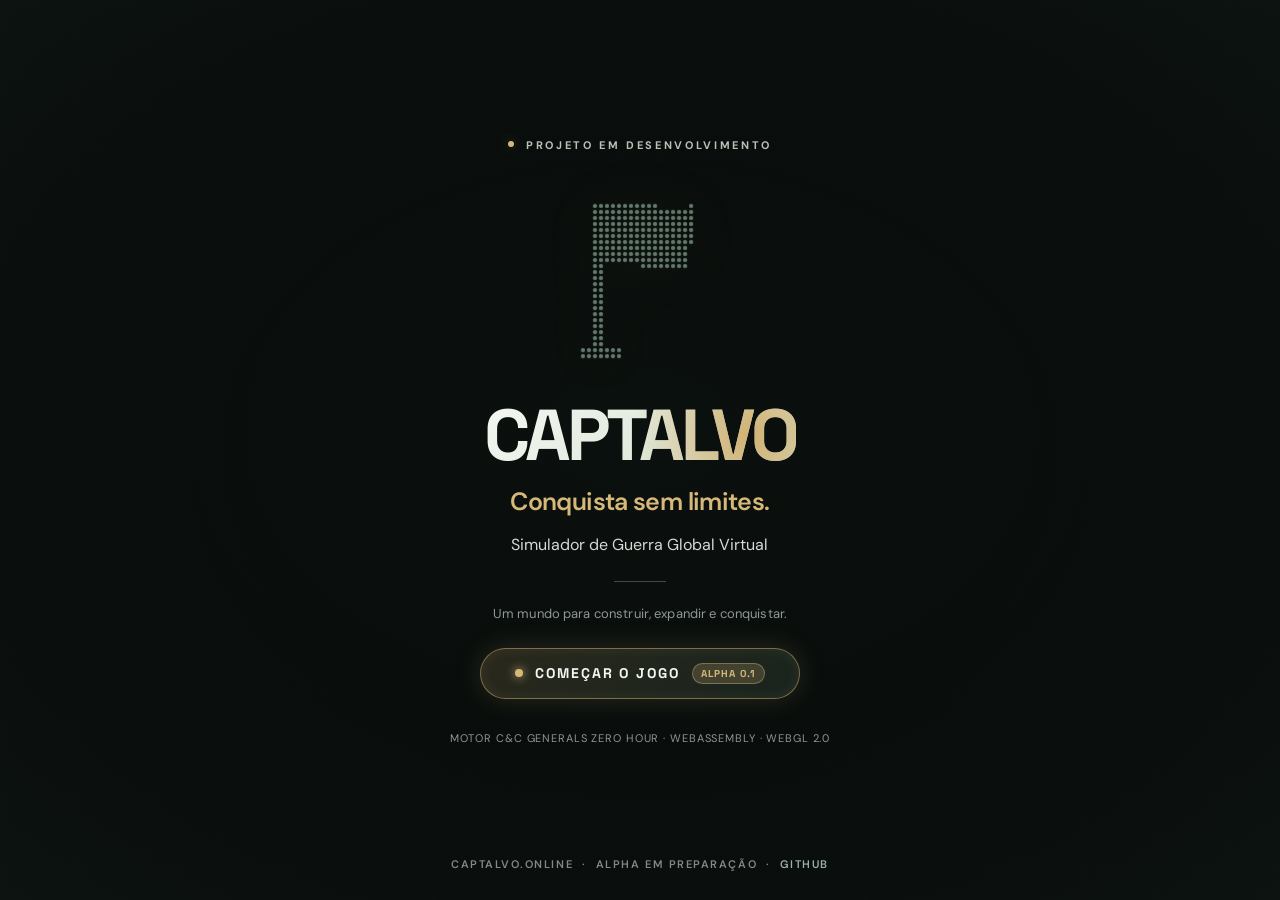
==== public/index.html @ 0f88d675 "fix(input,audio,lifecycle): prevent coordinate double-scaling, preload interface audio in RAM, and c" ====
﻿<!doctype html>
<html lang="pt-br">
<head>
    <meta charset="utf-8">
    <meta name="viewport" content="width=device-width, initial-scale=1, viewport-fit=cover">
    <meta name="robots" content="noindex, nofollow">
    <meta name="theme-color" content="#070a09">
    <meta name="color-scheme" content="dark">
    <meta name="description" content="Captalvo — Conquista sem limites. Simulador de Guerra Global Virtual. Baseado no motor Command & Conquer Generals Zero Hour via WebAssembly.">
    <title>Captalvo — Conquista sem limites</title>

    <!-- Google Fonts -->
    <link rel="preconnect" href="https://fonts.googleapis.com">
    <link rel="preconnect" href="https://fonts.gstatic.com" crossorigin>
    <link href="https://fonts.googleapis.com/css2?family=DM+Sans:wght@400;500;600;700&family=Space+Grotesk:wght@500;600;700&display=swap" rel="stylesheet">

    <!-- Anti-Cache Directives (Meta Tags) -->
    <meta http-equiv="Cache-Control" content="no-cache, no-store, must-revalidate">
    <meta http-equiv="Pragma" content="no-cache">
    <meta http-equiv="Expires" content="0">

    <!-- Early Anti-Cache & Timestamp Guardian Script -->
    <script>
    (function() {
        var BUILD_TIME = Date.now();
        window.__CAPTALVO_BUILD_TIME__ = BUILD_TIME;

        // 1. Bfcache Killer: Force reload if restored from browser memory cache
        window.addEventListener('pageshow', function(event) {
            if (event.persisted) {
                console.warn('[Captalvo] Detectada restauração de cache (bfcache). Forçando reload...');
                window.location.reload();
            }
        });

        // 2. Dynamic timestamp helper
        function appendTimestamp(url) {
            if (!url || typeof url !== 'string') return url;
            if (url.startsWith('data:') || url.startsWith('blob:')) return url;
            if (url.startsWith('http://') || url.startsWith('https://')) {
                if (!url.includes(window.location.host)) return url;
            }
            var sep = url.indexOf('?') === -1 ? '?' : '&';
            if (/[?&](t|_t|v)=\d+/.test(url)) {
                return url.replace(/([?&](?:t|_t|v)=)\d+/, '$1' + BUILD_TIME);
            }
            return url + sep + 't=' + BUILD_TIME;
        }

        // 3. Monkey-patch document.createElement to ensure dynamically added scripts/links have timestamps
        var originalCreateElement = document.createElement.bind(document);
        document.createElement = function(tagName, options) {
            var el = originalCreateElement(tagName, options);
            var tag = tagName ? tagName.toLowerCase() : '';
            if (tag === 'script') {
                var origSetAttrScript = el.setAttribute.bind(el);
                el.setAttribute = function(name, value) {
                    if (name && name.toLowerCase() === 'src' && value) {
                        value = appendTimestamp(value);
                    }
                    return origSetAttrScript(name, value);
                };
                Object.defineProperty(el, 'src', {
                    set: function(val) { el.setAttribute('src', val); },
                    get: function() { return el.getAttribute('src') || ''; },
                    configurable: true
                });
            } else if (tag === 'link') {
                var origSetAttrLink = el.setAttribute.bind(el);
                el.setAttribute = function(name, value) {
                    if (name && name.toLowerCase() === 'href' && value && (el.rel === 'stylesheet' || !el.rel)) {
                        value = appendTimestamp(value);
                    }
                    return origSetAttrLink(name, value);
                };
                Object.defineProperty(el, 'href', {
                    set: function(val) { el.setAttribute('href', val); },
                    get: function() { return el.getAttribute('href') || ''; },
                    configurable: true
                });
            }
            return el;
        };

        // 4. Global Hard-Purge Cache & Reload Function
        window.CaptalvoBustCacheAndReload = async function(silent) {
            if (!silent) {
                console.log('[Captalvo] Purgando caches, service workers, sessões e cookies...');
            }
            try {
                if ('caches' in window) {
                    var keys = await caches.keys();
                    await Promise.all(keys.map(function(k) { return caches.delete(k); }));
                }
            } catch (e) {}

            try {
                if ('serviceWorker' in navigator) {
                    var regs = await navigator.serviceWorker.getRegistrations();
                    await Promise.all(regs.map(function(r) { return r.unregister(); }));
                }
            } catch (e) {}

            try {
                sessionStorage.clear();
                var toRemove = [];
                for (var i = 0; i < localStorage.length; i++) {
                    var k = localStorage.key(i);
                    if (k && !k.startsWith('captalvo_persistent_')) {
                        toRemove.push(k);
                    }
                }
                toRemove.forEach(function(k) { localStorage.removeItem(k); });
            } catch (e) {}

            try {
                var cookies = document.cookie.split(';');
                for (var j = 0; j < cookies.length; j++) {
                    var c = cookies[j];
                    var eq = c.indexOf('=');
                    var name = eq > -1 ? c.substring(0, eq).trim() : c.trim();
                    if (name) {
                        document.cookie = name + '=;expires=Thu, 01 Jan 1970 00:00:00 GMT;path=/;domain=' + window.location.hostname;
                        document.cookie = name + '=;expires=Thu, 01 Jan 1970 00:00:00 GMT;path=/';
                    }
                }
            } catch (e) {}

            var cleanUrl = window.location.origin + window.location.pathname + '?_nocache=' + Date.now();
            window.location.replace(cleanUrl);
        };
    })();
    </script>

    <link rel="stylesheet" href="captalvo.css?t=1793769519">
</head>
<body>

    <!-- Fullscreen Cinematic Intro & Real Loading HUD Overlay -->
    <div id="intro-video-overlay" style="display:none;">
        <video id="intro-video" src="Command-Conquer-Generals-Zero-Hour-Intro-1080p.mp4" playsinline preload="auto"></video>
        
        <!-- HUD de Carregamento Sobreposto -->
        <div id="intro-loading-hud" class="intro-hud-overlay">
            <div class="intro-hud-header">
                <div class="intro-hud-brand">
                    <span class="intro-hud-tag">SISTEMA MILITAR GLOBAL &bull; C&amp;C GENERALS</span>
                    <h3 id="intro-loading-status" class="intro-hud-title">INICIALIZANDO ZERO HOUR</h3>
                </div>
                <div id="intro-loading-pct" class="intro-hud-pct">0%</div>
            </div>
            <div class="progress-track intro-progress-track">
                <div id="intro-loading-fill" class="progress-fill"></div>
            </div>
            <div class="intro-hud-footer">
                <span id="intro-loading-detail" class="intro-hud-detail">Preparando arquivos do jogo...</span>
                <span id="intro-video-time" class="intro-hud-timer">00:00 / 01:11</span>
            </div>
        </div>

        <!-- Botão Pular Introdução (Aparece somente quando o jogo estiver 100% carregado) -->
        <button id="btn-skip-intro" class="btn-skip-intro" type="button" style="display:none;">
            Pular Introdução ▶
        </button>
    </div>

    <!-- WebGL Game Canvas Container -->
    <div id="game-container" style="display:none;">
        <canvas id="canvas" tabindex="-1" width="800" height="600" oncontextmenu="event.preventDefault()"></canvas>
    </div>

    <!-- In-Game Floating Escape Bar -->
    <div id="game-escape-bar" style="display:none;">
        <button id="btn-exit-game" type="button">◀ Menu Captalvo</button>
        <button id="btn-game-afterburner" type="button">🔥 Afterburner</button>
        <button id="btn-game-console" type="button">💻 Console</button>
        <span id="game-fps-counter" class="game-hud-fps">-- FPS</span>
    </div>

    <!-- Home View: Tactical Matrix & Brand Stack -->
    <main id="home-main">
        <canvas id="map" aria-hidden="true"></canvas>

        <div class="stack">
            <p class="eyebrow">Projeto em desenvolvimento</p>
            <canvas id="logo" role="img" aria-label="Símbolo de bandeira do Captalvo"></canvas>

            <div class="titles">
                <h1 class="status" id="status">CAPTALVO</h1>
                <p class="tagline">Conquista sem limites.</p>
                <p class="description">Simulador de Guerra Global Virtual</p>
            </div>

            <span class="rule" aria-hidden="true"></span>

            <p class="note">Um mundo para construir, expandir e conquistar.</p>

            <!-- Action Area: Botão que abre o modal para começar o jogo e revela menus -->
            <div class="launcher-cta-wrap">
                <button id="btn-open-launcher" class="btn-launcher-cta" type="button">
                    <span class="btn-pulse-dot"></span>
                    <span class="btn-cta-label">COMEÇAR O JOGO</span>
                    <span class="btn-cta-badge">ALPHA 0.1</span>
                </button>

                <!-- Quick Dock com atalhos diretos -->
                <div id="home-quick-dock" class="quick-dock hidden">
                    <button id="btn-dock-play" class="dock-pill btn-primary" type="button">
                        ▶ JOGAR C&amp;C GENERALS ZERO HOUR
                    </button>
                    <button id="btn-dock-files" class="dock-pill" type="button">
                        📁 ARQUIVOS DO JOGO
                    </button>
                    <button id="btn-dock-import" class="dock-pill" type="button">
                        📁 IMPORTAR .BIG
                    </button>
                    <button id="btn-dock-afterburner" class="dock-pill" type="button">
                        🔥 AFTERBURNER
                    </button>
                    <button id="btn-dock-diag" class="dock-pill" type="button">
                        🔬 DIAGNÓSTICO
                    </button>
                    <button id="btn-dock-console" class="dock-pill" type="button">
                        💻 CONSOLE
                    </button>
                    <button id="btn-dock-settings" class="dock-pill" type="button">
                        ⚙️ CONFIGURAÇÕES
                    </button>
                </div>

                <div class="engine-meta-note">
                    Motor C&amp;C Generals Zero Hour &middot; WebAssembly &middot; WebGL 2.0
                </div>
            </div>
        </div>

        <footer>
            <p>
                CAPTALVO.ONLINE &nbsp;&middot;&nbsp; ALPHA EM PREPARAÇÃO &nbsp;&middot;&nbsp; 
                <a href="https://github.com/captalvo-tech/captalvo" target="_blank" rel="noopener noreferrer">GITHUB</a>
            </p>
        </footer>
    </main>

    <!-- Hidden File Input for fallback selection -->
    <input type="file" id="file-input-fallback" multiple accept=".big" style="display: none;">

    <!-- Modal: Launcher / Central de Operações -->
    <div id="modal-launcher" class="modal-overlay">
        <div class="modal-card">
            <div class="modal-header">
                <h3 class="modal-title">Central de Operações &middot; Alpha</h3>
                <button class="modal-close" type="button">&times;</button>
            </div>
            <div class="modal-body">
                <!-- Status Card -->
                <div class="status-card">
                    <div class="status-row">
                        <span class="status-label">Armazenamento Navegador:</span>
                        <span id="storage-badge" class="status-badge badge-info">Detectando...</span>
                    </div>
                    <div class="status-row">
                        <span class="status-label">Arquivos do Jogo (.BIG):</span>
                        <span id="assets-badge" class="status-badge badge-missing">Verificando...</span>
                    </div>
                    <div class="status-row">
                        <span class="status-label">Servidor Backend:</span>
                        <span id="backend-badge" class="status-badge badge-info">Conectando...</span>
                    </div>
                    <div class="status-row">
                        <span class="status-label">Modo de Armazenamento:</span>
                        <select id="select-storage-mode" class="select-tactical">
                            <option value="automatic">AUTOMÁTICO (Adaptativo)</option>
                            <option value="turbo">TURBO (Pré-carregamento RAM)</option>
                            <option value="balanced">EQUILIBRADO (OPFS + RAM)</option>
                            <option value="economic">ECONÔMICO (Menor uso RAM)</option>
                        </select>
                    </div>
                </div>

                <!-- Action Buttons -->
                <div class="action-buttons">
                    <button id="btn-play" class="btn-primary" type="button" disabled>
                        JOGAR C&amp;C GENERALS ZERO HOUR
                    </button>
                    <button id="btn-open-game-files" class="btn-secondary" style="border-color:var(--accent-gold); color:var(--accent-gold);" type="button">
                        📁 Gerenciador de Arquivos do Jogo (.BIG)
                    </button>
                    <button id="btn-import-assets" class="btn-secondary" type="button">
                        📥 Importação Rápida de Pasta
                    </button>

                    <div class="button-grid">
                        <button id="btn-diag" class="btn-secondary" type="button">
                            🔬 Diagnósticos
                        </button>
                        <button id="btn-afterburner" class="btn-secondary" type="button">
                            🔥 Afterburner HUD
                        </button>
                        <button id="btn-toggle-console" class="btn-secondary" type="button">
                            💻 Console
                        </button>
                        <button id="btn-settings" class="btn-secondary" type="button">
                            ⚙️ Configurações
                        </button>
                        <button id="btn-info" class="btn-secondary" type="button">
                            ℹ️ Sobre a Alpha
                        </button>
                    </div>
                </div>

                <!-- Loading Progress -->
                <div id="progress-container">
                    <div class="progress-header">
                        <span id="main-progress-status">INICIALIZANDO MOTOR</span>
                    </div>
                    <div class="progress-track">
                        <div id="main-progress-fill" class="progress-fill"></div>
                    </div>
                    <div id="main-progress-detail" class="progress-detail">Carregando módulos...</div>
                </div>
            </div>
        </div>
    </div>

    <!-- Modal: Import Assets -->
    <div id="modal-import" class="modal-overlay">
        <div class="modal-card">
            <div class="modal-header">
                <h3 class="modal-title">Importar Arquivos do Jogo</h3>
                <button class="modal-close" type="button">&times;</button>
            </div>
            <div class="modal-body">
                <p>
                    Por motivos de conformidade de direitos autorais, os dados comerciais de 
                    <strong>Command &amp; Conquer: Generals Zero Hour</strong> não são distribuídos em nosso servidor público.
                </p>
                <p>
                    Selecione a pasta onde seu jogo legítimo está instalado (EA App ou Steam) para carregar os arquivos 
                    diretamente no armazenamento privativo do seu navegador (OPFS). 
                    <strong>Nenhum arquivo comercial é enviado para a internet.</strong>
                </p>

                <div id="import-drop-zone" class="drop-zone">
                    <div class="drop-icon">📂</div>
                    <strong style="display:block; margin-bottom:6px; color:var(--accent-gold);">
                        Clique abaixo para selecionar sua pasta do jogo
                    </strong>
                    <span style="font-size:11px; color:var(--muted);">
                        Ex: <code>D:\Command and Conquer Generals Zero Hour</code> ou arraste arquivos <code>.big</code> aqui
                    </span>
                </div>

                <div class="button-grid" style="margin-bottom: 14px;">
                    <button id="btn-pick-folder" class="btn-primary" style="font-size: 13px; padding: 12px;" type="button">
                        Selecionar Pasta Completa
                    </button>
                    <button id="btn-pick-files" class="btn-secondary" style="font-size: 13px; padding: 12px;" type="button">
                        Selecionar Arquivos .BIG
                    </button>
                </div>

                <div id="import-progress-wrap" style="display:none; margin-bottom:14px;">
                    <div class="progress-track">
                        <div id="import-progress-bar" class="progress-fill"></div>
                    </div>
                    <div id="import-progress-detail" class="progress-detail">Inspecionando arquivos...</div>
                </div>

                <!-- Checklist Banner da Pasta Selecionada -->
                <div id="folder-checklist-banner" style="display:none; margin-bottom: 14px; padding: 12px 14px; background: rgba(229, 169, 59, 0.12); border: 1px solid rgba(229, 169, 59, 0.4); border-radius: 4px;">
                    <div style="display:flex; justify-content:space-between; align-items:center;">
                        <span id="folder-checklist-title" style="font-weight:700; color:var(--accent-gold); font-size:13px;">Checklist da Pasta: 0 arquivos</span>
                        <span id="folder-checklist-status" class="status-badge badge-ready">Validado</span>
                    </div>
                    <div id="folder-checklist-subtitle" style="font-size:11px; color:var(--muted); margin-top:4px;">
                        Arquivos identificados na pasta e prontos para inicialização.
                    </div>
                </div>

                <button id="btn-modal-play" class="btn-primary" style="display:none; width:100%; font-size:14px; padding:14px; margin-bottom:14px;" type="button">
                    ▶ JOGAR C&amp;C GENERALS ZERO HOUR
                </button>

                <h4>Checklist dos Arquivos</h4>
                <div id="modal-asset-list" class="asset-list">
                    <!-- Populated dynamically -->
                </div>
            </div>
        </div>
    </div>

    
    <!-- Modal: Independent Game Files Manager (Section 4.3) -->
    <div id="modal-game-files" class="modal-overlay">
        <div class="modal-card" style="width: min(980px, 96vw); max-height: 90vh; display: flex; flex-direction: column;">
            <div class="modal-header">
                <div>
                    <h3 class="modal-title">📁 Arquivos do Jogo &middot; Asset Manager</h3>
                    <div class="modal-subtitle">Gerenciamento direto dos 33 arquivos (.big) no navegador &bull; OPFS &bull; IndexedDB</div>
                </div>
                <button class="modal-close" type="button">&times;</button>
            </div>
            <div class="modal-body" style="overflow-y: auto; flex: 1;">
                <!-- Quota & Status Summary Banner -->
                <div class="storage-summary-banner">
                    <div class="storage-sum-item">
                        <span class="storage-sum-label">Cota do Navegador:</span>
                        <span id="gf-quota-val" class="storage-sum-val">-- GB</span>
                    </div>
                    <div class="storage-sum-item">
                        <span class="storage-sum-label">Espaço Utilizado:</span>
                        <span id="gf-used-val" class="storage-sum-val">-- MB</span>
                    </div>
                    <div class="storage-sum-item">
                        <span class="storage-sum-label">Persistência OPFS:</span>
                        <span id="gf-persisted-val" class="status-badge badge-ready">Ativo</span>
                    </div>
                    <div class="storage-sum-item">
                        <span class="storage-sum-label">Cache em RAM:</span>
                        <span id="gf-ram-cache-val" class="storage-sum-val">-- MB</span>
                    </div>
                </div>

                <!-- Action Toolbar -->
                <div class="game-files-toolbar">
                    <button id="gf-btn-import-folder" class="btn-primary" style="font-size:12px; padding:8px 14px;" type="button">
                        📂 Importar Pasta do Jogo
                    </button>
                    <button id="gf-btn-import-files" class="btn-secondary" style="font-size:12px; padding:8px 14px;" type="button">
                        📄 Importar Arquivos .BIG
                    </button>
                    <button id="gf-btn-verify-all" class="btn-secondary" style="font-size:12px; padding:8px 14px;" type="button">
                        🔍 Verificar Integridade Geral
                    </button>
                    <button id="gf-btn-clear-ram" class="btn-secondary" style="font-size:12px; padding:8px 14px; border-color:var(--accent-gold); color:var(--accent-gold);" type="button">
                        🧹 Limpar Cache RAM
                    </button>
                    <button id="gf-btn-wipe-all" class="btn-secondary" style="font-size:12px; padding:8px 14px; border-color:var(--accent-red); color:var(--accent-red);" type="button">
                        🗑️ Excluir Todos os Arquivos
                    </button>
                </div>

                <!-- Progress Bar -->
                <div id="gf-progress-wrap" style="display:none; margin: 12px 0;">
                    <div class="progress-track">
                        <div id="gf-progress-bar" class="progress-fill"></div>
                    </div>
                    <div id="gf-progress-detail" class="progress-detail">Processando...</div>
                </div>

                <!-- Files Table -->
                <div class="game-files-table-wrap">
                    <table class="tactical-table">
                        <thead>
                            <tr>
                                <th>Arquivo</th>
                                <th>Tipo</th>
                                <th>Tamanho</th>
                                <th>Hash SHA-256</th>
                                <th>Integridade</th>
                                <th>RAM</th>
                                <th>Ações</th>
                            </tr>
                        </thead>
                        <tbody id="game-files-table-body">
                            <!-- Dynamically populated -->
                        </tbody>
                    </table>
                </div>
            </div>
        </div>
    </div>

    <!-- Modal: Settings -->
    <div id="modal-settings" class="modal-overlay">
        <div class="modal-card">
            <div class="modal-header">
                <h3 class="modal-title">Configurações</h3>
                <button class="modal-close" type="button">&times;</button>
            </div>
            <div class="modal-body">
                <h4>Gráficos e Desempenho</h4>
                <div style="margin-bottom: 14px;">
                    <label style="display:flex; justify-content:space-between; align-items:center;">
                        <span>Limite de Taxa de Quadros (FPS):</span>
                        <select id="setting-fps" style="background:#090e0b; color:var(--ink); border:1px solid var(--border-color); padding:6px 10px; border-radius:4px;">
                            <option value="30">30 FPS (Fiel ao original)</option>
                            <option value="60">60 FPS (Recomendado)</option>
                            <option value="120">120 FPS (Alta taxa)</option>
                            <option value="0">V-Sync Automático</option>
                        </select>
                    </label>
                </div>

                <h4>Controles e Mouse</h4>
                <div style="margin-bottom: 12px;">
                    <label style="display:flex; align-items:center; gap:8px; cursor:pointer;">
                        <input type="checkbox" id="setting-lock-cursor">
                        <span>Travar ponteiro do mouse na janela do jogo (Confinamento)</span>
                    </label>
                </div>
                <div style="margin-bottom: 16px;">
                    <label style="display:flex; align-items:center; gap:8px; cursor:pointer;">
                        <input type="checkbox" id="setting-edge-scroll" checked>
                        <span>Rolagem de câmera nas bordas da tela (Edge Scrolling)</span>
                    </label>
                </div>

                <h4>Cache do Navegador &amp; Atualizações</h4>
                <p style="font-size:12px;">
                    Durante a fase de desenvolvimento, você pode forçar a invalidação completa de cache, cookies e Service Workers para baixar imediatamente a versão mais recente dos scripts.
                </p>
                <button id="btn-force-cache-bust" class="btn-secondary" style="border-color:var(--accent-gold); color:var(--accent-gold); margin-bottom:14px; width:100%;" type="button">
                    🧹 Limpar Cache do Navegador &amp; Recarregar
                </button>

                <h4>Armazenamento Local</h4>
                <p style="font-size:12px;">
                    Os arquivos do jogo e configurações ficam salvos no cache seguro do navegador (OPFS).
                </p>
                <button id="btn-wipe-storage" class="btn-secondary" style="border-color:var(--accent-red); color:var(--accent-red); width:100%;" type="button">
                    Limpar Todos os Dados e Arquivos Locais
                </button>
            </div>
        </div>
    </div>

    <!-- Modal: Alpha Information -->
    <div id="modal-info" class="modal-overlay">
        <div class="modal-card">
            <div class="modal-header">
                <h3 class="modal-title">Sobre o Captalvo Alpha</h3>
                <button class="modal-close" type="button">&times;</button>
            </div>
            <div class="modal-body">
                <h4>Visão do Projeto</h4>
                <p>
                    <strong>Captalvo — Simulador de Guerra Global Virtual</strong>.<br>
                    Nosso objetivo é construir uma experiência tática de conquista territorial em larga escala, aproveitando a robustez e jogabilidade clássica do motor <em>Command &amp; Conquer: Generals Zero Hour</em> portado nativamente para a Web (WebAssembly + WebGL 2.0).
                </p>

                <h4>Base Técnica</h4>
                <p>
                    O cliente roda inteiramente no navegador via WebAssembly compilado a partir do código-fonte liberado pela <em>Electronic Arts</em> sob a licença GPL v3, com suporte a renderização Direct3D 8 para WebGL 2.0.
                </p>

                <h4>Aviso Legal e Direitos</h4>
                <p style="font-size:11px; color:var(--muted); line-height:1.5;">
                    <em>Electronic Arts Inc.</em> não patrocinou, endossou ou aprovou este projeto de forma alguma. "Command &amp; Conquer" e "Generals Zero Hour" são marcas registradas da Electronic Arts. O projeto Captalvo não redistribui nenhum arquivo de mídia, áudio, modelo 3D ou mapa proprietário original. Todos os dados são carregados estritamente pelo próprio usuário a partir de sua cópia legítima local.
                </p>

                <h4>Roadmap da Alpha</h4>
                <p>
                    <strong>Marco 1:</strong> Estabilização do motor WebAssembly no domínio oficial captalvo.online.<br>
                    <strong>Marco 2:</strong> Modo de jogo Captalvo com mecânica de Trabalhador inicial (inspiração Worker GLA), demarcação de território com bandeira e construção de abrigo básico.<br>
                    <strong>Marco 3:</strong> Persistência de mundo e economia global via backend PHP 8.3 e MySQL.
                </p>
            </div>
        </div>
    </div>

    <!-- Modal: System Diagnostics -->
    <div id="modal-diag" class="modal-overlay">
        <div class="modal-card" style="width: min(940px, 96vw); max-height: 90vh; display: flex; flex-direction: column;">
            <div class="modal-header">
                <div>
                    <h3 class="modal-title">🔬 Captalvo Diagnostics &middot; Painel Técnico &amp; Admin</h3>
                    <div class="modal-subtitle">Observabilidade total da Engine &bull; I/O de Arquivos &bull; Telemetria LGPD</div>
                </div>
                <button class="modal-close" type="button">&times;</button>
            </div>
            <div class="modal-body" style="overflow-y: auto; flex: 1;">
                <!-- Navigation Tabs -->
                <div class="tactical-tabs-nav">
                    <button class="tactical-tab-btn active" data-tab="diag-tab-overview" type="button">📊 Visão Geral</button>
                    <button class="tactical-tab-btn" data-tab="diag-tab-ranking" type="button">📈 Ranking de Arquivos</button>
                    <button class="tactical-tab-btn" data-tab="diag-tab-sessions" type="button">⏱️ Sessões &amp; Timeline</button>
                    <button class="tactical-tab-btn" data-tab="diag-tab-modes" type="button">🚀 Modos de Armazenamento</button>
                    <button class="tactical-tab-btn" data-tab="diag-tab-consent" type="button">🛡️ Consentimento LGPD</button>
                </div>

                <!-- Tab 1: Overview -->
                <div id="diag-tab-overview" class="tactical-tab-pane active">
                <p style="font-size:12px; margin-bottom:14px;">
                    Painel de conformidade técnica para execução do motor Zero Hour em WebAssembly + WebGL 2.0.
                </p>

                <div class="diag-grid">
                    <!-- GPU & WebGL2 -->
                    <div class="diag-card">
                        <div class="diag-card-title">
                            <span>🎮 Renderizador GPU</span>
                            <span id="diag-gpu-pill" class="diag-pill ok">Detectando</span>
                        </div>
                        <div class="diag-row"><span class="diag-key">API:</span><span id="diag-gpu-api" class="diag-val">WebGL 2.0</span></div>
                        <div class="diag-row"><span class="diag-key">Fabricante:</span><span id="diag-gpu-vendor" class="diag-val">--</span></div>
                        <div class="diag-row"><span class="diag-key">Placa de Vídeo:</span><span id="diag-gpu-renderer" class="diag-val">--</span></div>
                        <div class="diag-row"><span class="diag-key">Textura Máx:</span><span id="diag-gpu-max-tex" class="diag-val">--</span></div>
                    </div>

                    <!-- WebAssembly & Threads -->
                    <div class="diag-card">
                        <div class="diag-card-title">
                            <span>⚙️ Motor WebAssembly</span>
                            <span id="diag-wasm-pill" class="diag-pill ok">Ativo</span>
                        </div>
                        <div class="diag-row"><span class="diag-key">WASM Suporte:</span><span id="diag-wasm-status" class="diag-val">SIM</span></div>
                        <div class="diag-row"><span class="diag-key">SharedArrayBuffer:</span><span id="diag-sab-status" class="diag-val">--</span></div>
                        <div class="diag-row"><span class="diag-key">Cross-Origin Isolated:</span><span id="diag-coi-status" class="diag-val">--</span></div>
                        <div class="diag-row"><span class="diag-key">Heap Memory:</span><span id="diag-wasm-heap" class="diag-val">--</span></div>
                    </div>

                    <!-- Audio -->
                    <div class="diag-card">
                        <div class="diag-card-title">
                            <span>🔊 WebAudio Bridge</span>
                            <span id="diag-audio-pill" class="diag-pill ok">Pronto</span>
                        </div>
                        <div class="diag-row"><span class="diag-key">AudioContext:</span><span id="diag-audio-state" class="diag-val">--</span></div>
                        <div class="diag-row"><span class="diag-key">Sample Rate:</span><span id="diag-audio-rate" class="diag-val">--</span></div>
                        <div class="diag-row"><span class="diag-key">OpenAL Bridge:</span><span class="diag-val">Emscripten AL</span></div>
                    </div>

                    <!-- Storage & VFS -->
                    <div class="diag-card">
                        <div class="diag-card-title">
                            <span>💾 Armazenamento & VFS</span>
                            <span id="diag-vfs-pill" class="diag-pill ok">OPFS</span>
                        </div>
                        <div class="diag-row"><span class="diag-key">Storage Driver:</span><span id="diag-storage-driver" class="diag-val">OPFS</span></div>
                        <div class="diag-row"><span class="diag-key">Service Worker:</span><span id="diag-sw-status" class="diag-val">--</span></div>
                        <div class="diag-row"><span class="diag-key">Filtro Range HTTP:</span><span class="diag-val">Status 206 Local</span></div>
                        <div class="diag-row"><span class="diag-key">Arquivos .BIG:</span><span id="diag-big-count" class="diag-val">0</span></div>
                    </div>
                </div>

                <div class="diag-card" style="margin-bottom:16px;">
                    <div class="diag-card-title">
                        <span>🌐 Conectividade Backend & API</span>
                        <span id="diag-backend-pill" class="diag-pill ok">Online</span>
                    </div>
                    <div class="diag-row"><span class="diag-key">Health Endpoint:</span><span class="diag-val">https://captalvo.online/api/health</span></div>
                    <div class="diag-row"><span class="diag-key">Latência Servidor:</span><span id="diag-api-latency" class="diag-val">-- ms</span></div>
                    <div class="diag-row"><span class="diag-key">Versão PHP:</span><span id="diag-php-version" class="diag-val">PHP 8.3</span></div>
                </div>

                <div style="display:flex; justify-content:space-between; gap:10px; flex-wrap:wrap;">
                    <button id="btn-run-diag" class="btn-primary" style="font-size:12px; padding:10px 16px;" type="button">
                        🔄 Atualizar Diagnóstico
                    </button>
                    <button id="btn-diag-cache-bust" class="btn-secondary" style="font-size:12px; padding:10px 16px; border-color:var(--accent-gold); color:var(--accent-gold);" type="button">
                        ⚡ Purgar Cache &amp; Recarregar
                    </button>
                    <button id="btn-copy-diag-report" class="btn-secondary" style="font-size:12px; padding:10px 16px;" type="button">
                        📋 Copiar Relatório Completo
                    </button>
                </div>
                </div><!-- End Tab 1 Overview -->

                <!-- Tab 2: Ranking de Arquivos -->
                <div id="diag-tab-ranking" class="tactical-tab-pane">
                    <p style="font-size:12px; margin-bottom:12px; color:var(--muted);">
                        Ranking de operações de I/O em tempo real. Identifica arquivos com maior tráfego, maior latência e taxa de acerto no cache RAM.
                    </p>
                    <div class="game-files-table-wrap">
                        <table class="tactical-table">
                            <thead>
                                <tr>
                                    <th>Arquivo</th>
                                    <th>Leituras</th>
                                    <th>Volume (MB)</th>
                                    <th>Cache Hit %</th>
                                    <th>Latência p50</th>
                                    <th>Latência p95</th>
                                    <th>Espera Acum.</th>
                                </tr>
                            </thead>
                            <tbody id="diag-ranking-table-body">
                                <tr><td colspan="7" style="text-align:center; color:var(--muted);">Nenhuma leitura registrada ainda.</td></tr>
                            </tbody>
                        </table>
                    </div>
                </div>

                <!-- Tab 3: Sessões & Timeline -->
                <div id="diag-tab-sessions" class="tactical-tab-pane">
                    <div style="display:flex; justify-content:space-between; align-items:center; margin-bottom:12px;">
                        <div>
                            <strong>Sessão Atual:</strong> <code id="diag-sess-id-val" style="color:var(--accent-gold);">--</code>
                        </div>
                        <button id="btn-refresh-sessions" class="btn-secondary" style="font-size:11px; padding:6px 12px;" type="button">
                            🔄 Atualizar do Servidor
                        </button>
                    </div>
                    <div id="diag-sessions-container" style="display:flex; flex-direction:column; gap:8px;">
                        <!-- Populated dynamically -->
                    </div>
                </div>

                <!-- Tab 4: Modos de Armazenamento -->
                <div id="diag-tab-modes" class="tactical-tab-pane">
                    <div class="diag-grid" style="margin-bottom:14px;">
                        <div class="diag-card">
                            <div class="diag-card-title">
                                <span>AUTOMÁTICO</span>
                                <span class="diag-pill ok">Padrão</span>
                            </div>
                            <p style="font-size:11px; color:var(--muted); margin: 6px 0;">
                                Ajusta o orçamento de RAM dinamicamente conforme a capacidade do dispositivo. Ideal para a maioria dos computadores.
                            </p>
                            <div class="diag-row"><span class="diag-key">Orçamento RAM:</span><span class="diag-val">384 MB - 1.2 GB</span></div>
                            <div class="diag-row"><span class="diag-key">Fonte Primária:</span><span class="diag-val">OPFS + RAM LRU</span></div>
                        </div>

                        <div class="diag-card">
                            <div class="diag-card-title">
                                <span>TURBO</span>
                                <span class="diag-pill ok">Máximo Desempenho</span>
                            </div>
                            <p style="font-size:11px; color:var(--muted); margin: 6px 0;">
                                Pré-carrega todos os arquivos essenciais e texturas completas na memória RAM antes de iniciar o motor.
                            </p>
                            <div class="diag-row"><span class="diag-key">Orçamento RAM:</span><span class="diag-val">Até 1.5 GB</span></div>
                            <div class="diag-row"><span class="diag-key">Latência I/O:</span><span class="diag-val">&lt; 0.05 ms</span></div>
                        </div>

                        <div class="diag-card">
                            <div class="diag-card-title">
                                <span>EQUILIBRADO</span>
                                <span class="diag-pill ok">Balanceado</span>
                            </div>
                            <p style="font-size:11px; color:var(--muted); margin: 6px 0;">
                                Mantém arquivos vitais (INI, CSF, Window) em RAM e lê dados pesados sob demanda através do OPFS.
                            </p>
                            <div class="diag-row"><span class="diag-key">Orçamento RAM:</span><span class="diag-val">512 MB</span></div>
                            <div class="diag-row"><span class="diag-key">Fonte Primária:</span><span class="diag-val">OPFS Persistente</span></div>
                        </div>

                        <div class="diag-card">
                            <div class="diag-card-title">
                                <span>ECONÔMICO</span>
                                <span class="diag-pill ok">Baixo Consumo</span>
                            </div>
                            <p style="font-size:11px; color:var(--muted); margin: 6px 0;">
                                Minimiza o uso de memória do navegador. Mantém apenas os índices em RAM e evita pré-carregamento.
                            </p>
                            <div class="diag-row"><span class="diag-key">Orçamento RAM:</span><span class="diag-val">160 MB</span></div>
                            <div class="diag-row"><span class="diag-key">Recomendado para:</span><span class="diag-val">Dispositivos &lt; 4 GB RAM</span></div>
                        </div>
                    </div>
                </div>

                <!-- Tab 5: Consentimento LGPD -->
                <div id="diag-tab-consent" class="tactical-tab-pane">
                    <p style="font-size:12px; margin-bottom:14px; color:var(--muted);">
                        Em conformidade com a LGPD e privacidade técnica: nenhum arquivo proprietário ou dado pessoal é transmitido.
                        Você pode habilitar ou desabilitar cada categoria de telemetria a qualquer momento.
                    </p>

                    <div class="consent-toggle-row">
                        <div class="consent-toggle-info">
                            <span class="consent-toggle-title">Diagnóstico Técnico Essencial</span>
                            <span class="consent-toggle-desc">Erros de inicialização, montagem VFS e falhas de runtime necessários para o jogo funcionar.</span>
                        </div>
                        <input type="checkbox" id="consent-essential" checked disabled>
                    </div>

                    <div class="consent-toggle-row">
                        <div class="consent-toggle-info">
                            <span class="consent-toggle-title">Métricas de Desempenho (FPS &amp; I/O)</span>
                            <span class="consent-toggle-desc">Frametimes frame a frame, picos de congelamento e tempos de leitura para otimização da engine.</span>
                        </div>
                        <input type="checkbox" id="consent-performance" checked>
                    </div>

                    <div class="consent-toggle-row">
                        <div class="consent-toggle-info">
                            <span class="consent-toggle-title">Perfil Técnico de Hardware</span>
                            <span class="consent-toggle-desc">Modelo da GPU WebGL, núcleos aproximados e resolução para compatibilidade gráfica.</span>
                        </div>
                        <input type="checkbox" id="consent-hardware" checked>
                    </div>

                    <button id="btn-save-consent" class="btn-primary" style="font-size:12px; padding:10px 18px; margin-top:10px;" type="button">
                        💾 Salvar Preferências de Privacidade
                    </button>
                </div>
            </div>
        </div>
    </div>

    <!-- Modal: Developer Diagnostic Console -->
    <div id="modal-console" class="modal-overlay">
        <div class="modal-card modal-console-card">
            <div class="modal-header">
                <h3 class="modal-title">💻 Terminal de Diagnóstico &amp; Logs</h3>
                <div class="dev-console-actions">
                    <button id="btn-console-sync" class="btn-console-tool" type="button" title="Sincronizar e enviar logs imediatamente ao servidor">☁️ Enviar ao Servidor</button>
                    <button id="btn-console-copy" class="btn-console-tool" type="button" title="Copiar todos os logs para a área de transferência">📋 Copiar Logs</button>
                    <button id="btn-console-clear" class="btn-console-tool" type="button" title="Limpar histórico do console">🧹 Limpar</button>
                    <button class="modal-close" type="button" title="Fechar console">&times;</button>
                </div>
            </div>
            <div class="modal-body console-modal-body">
                <pre id="dev-console-output"></pre>
            </div>
            <form id="dev-console-form" class="dev-console-form">
                <span class="prompt">&gt;</span>
                <input id="dev-console-input" class="dev-console-input" autocomplete="off" autocapitalize="off" spellcheck="false" placeholder="Digite 'help', 'status', 'afterburner', 'copy', 'sendlogs', 'clear'...">
            </form>
        </div>
    </div>

    <!-- Modal: Afterburner Performance & Hardware Monitor -->
    <div id="modal-afterburner" class="modal-overlay">
        <div class="modal-card modal-afterburner-card">
            <div class="modal-header">
                <div>
                    <h3 class="modal-title">🔥 AFTERBURNER &middot; Monitor de Hardware &amp; HUD</h3>
                    <div class="modal-subtitle">Telemetria ao vivo &bull; WebAssembly / WebGL 2.0 &bull; Perfil de Hardware</div>
                </div>
                <div class="afterburner-header-actions">
                    <button id="btn-toggle-osd" class="btn-console-tool" type="button" title="Fixar / ocultar OSD na tela">📌 Fixar OSD na Tela</button>
                    <button class="modal-close" type="button" title="Fechar Afterburner">&times;</button>
                </div>
            </div>
            <div class="modal-body afterburner-body">
                <!-- Top Summary Digital Gauges -->
                <div class="afterburner-grid-top">
                    <!-- FPS Counter -->
                    <div class="af-metric-card af-highlight-fps">
                        <div class="af-card-label">TAXA DE QUADROS</div>
                        <div class="af-digital-val"><span id="af-fps-val">--</span> <span class="af-unit">FPS</span></div>
                        <div class="af-stats-row">
                            <span>Mín: <b id="af-fps-min">--</b></span>
                            <span>Méd: <b id="af-fps-avg">--</b></span>
                            <span>1% Low: <b id="af-fps-1low">--</b></span>
                        </div>
                    </div>

                    <!-- Frametime & Real-time Graph -->
                    <div class="af-metric-card af-highlight-ft">
                        <div class="af-card-label">FRAMETIME (TEMPO DE QUADRO)</div>
                        <div class="af-digital-val"><span id="af-ft-val">--</span> <span class="af-unit">ms</span></div>
                        <div class="af-graph-wrap">
                            <canvas id="af-ft-canvas" width="220" height="38"></canvas>
                        </div>
                        <div class="af-stats-row">
                            <span>Jitter: <b id="af-ft-jitter">-- ms</b></span>
                            <span>Monitor: <b id="af-refresh-rate">-- Hz</b></span>
                        </div>
                    </div>

                    <!-- CPU / Processador -->
                    <div class="af-metric-card">
                        <div class="af-card-label">PROCESSADOR (CPU)</div>
                        <div class="af-digital-val"><span id="af-cpu-load">--</span> <span class="af-unit">%</span></div>
                        <div class="af-progress-wrap">
                            <div id="af-cpu-bar" class="af-progress-fill" style="width: 0%;"></div>
                        </div>
                        <div class="af-stats-row">
                            <span>Cores: <b id="af-cpu-cores">--</b></span>
                            <span>Arch: <b id="af-cpu-arch">--</b></span>
                        </div>
                    </div>

                    <!-- RAM / Memória -->
                    <div class="af-metric-card">
                        <div class="af-card-label">MEMÓRIA RAM</div>
                        <div class="af-digital-val"><span id="af-ram-used">--</span> <span class="af-unit">MB</span></div>
                        <div class="af-progress-wrap">
                            <div id="af-ram-bar" class="af-progress-fill" style="width: 0%;"></div>
                        </div>
                        <div class="af-stats-row">
                            <span>Heap: <b id="af-ram-total">-- MB</b></span>
                            <span>Sist.: <b id="af-ram-system">-- GB</b></span>
                        </div>
                    </div>
                </div>

                <!-- Deep Hardware Profile Details -->
                <div class="afterburner-details-grid">
                    <!-- Disco / Storage Card -->
                    <div class="af-detail-card">
                        <div class="af-detail-title">
                            <span>💾 DISCO &amp; ARMAZENAMENTO</span>
                            <span id="af-disk-badge" class="status-badge badge-info">Detectando...</span>
                        </div>
                        <div class="af-detail-row">
                            <span class="af-key">Tipo de Disco:</span>
                            <span class="af-val" id="af-disk-type">Detectando velocidade I/O...</span>
                        </div>
                        <div class="af-detail-row">
                            <span class="af-key">Velocidade Medida:</span>
                            <span class="af-val" id="af-disk-speed">-- MB/s</span>
                        </div>
                        <div class="af-detail-row">
                            <span class="af-key">Armazenamento OPFS:</span>
                            <span class="af-val" id="af-disk-usage">-- MB / -- GB Quota</span>
                        </div>
                        <div class="af-detail-row">
                            <span class="af-key">Persistência Navegador:</span>
                            <span class="af-val" id="af-disk-persisted">Verificando...</span>
                        </div>
                        <button id="btn-af-benchmark-disk" class="btn-console-tool" style="width:100%; margin-top:10px; padding:6px 10px;" type="button">
                            ⚡ Rodar Benchmark Rápido de Disco (I/O)
                        </button>
                    </div>

                    <!-- Placa de Vídeo / GPU Card -->
                    <div class="af-detail-card">
                        <div class="af-detail-title">
                            <span>🎮 PLACA DE VÍDEO (GPU)</span>
                            <span id="af-gpu-badge" class="status-badge badge-success">Ativa</span>
                        </div>
                        <div class="af-detail-row">
                            <span class="af-key">Placa / Renderer:</span>
                            <span class="af-val" id="af-gpu-renderer">Detectando...</span>
                        </div>
                        <div class="af-detail-row">
                            <span class="af-key">Fabricante WebGL:</span>
                            <span class="af-val" id="af-gpu-vendor">--</span>
                        </div>
                        <div class="af-detail-row">
                            <span class="af-key">API Gráfica / Shaders:</span>
                            <span class="af-val" id="af-gpu-api">WebGL 2.0 (GLSL 3.00)</span>
                        </div>
                        <div class="af-detail-row">
                            <span class="af-key">Resolução Máx Texturas:</span>
                            <span class="af-val" id="af-gpu-max-tex">--</span>
                        </div>
                    </div>

                    <!-- Rede / Tráfego (Download & Upload) Card -->
                    <div class="af-detail-card">
                        <div class="af-detail-title">
                            <span>🌐 REDE &amp; CONSUMO</span>
                            <span id="af-net-badge" class="status-badge badge-info">Online</span>
                        </div>
                        <div class="af-detail-row">
                            <span class="af-key">Taxa de Download:</span>
                            <span class="af-val" id="af-net-down-rate">0.0 KB/s</span>
                        </div>
                        <div class="af-detail-row">
                            <span class="af-key">Taxa de Upload:</span>
                            <span class="af-val" id="af-net-up-rate">0.0 KB/s</span>
                        </div>
                        <div class="af-detail-row">
                            <span class="af-key">Volume Trafegado:</span>
                            <span class="af-val" id="af-net-total">Down: 0 MB &bull; Up: 0 KB</span>
                        </div>
                        <div class="af-detail-row">
                            <span class="af-key">Conexão &amp; RTT:</span>
                            <span class="af-val" id="af-net-type">-- (RTT: -- ms)</span>
                        </div>
                    </div>

                    <!-- Display & Ambiente Card -->
                    <div class="af-detail-card">
                        <div class="af-detail-title">
                            <span>🖥️ TELA &amp; ENERGIA</span>
                            <span class="status-badge badge-success">Ativo</span>
                        </div>
                        <div class="af-detail-row">
                            <span class="af-key">Resolução Monitor:</span>
                            <span class="af-val" id="af-disp-screen">--</span>
                        </div>
                        <div class="af-detail-row">
                            <span class="af-key">Resolução Janela / DPR:</span>
                            <span class="af-val" id="af-disp-window">--</span>
                        </div>
                        <div class="af-detail-row">
                            <span class="af-key">Cores &amp; HDR:</span>
                            <span class="af-val" id="af-disp-colors">24 bits (SDR)</span>
                        </div>
                        <div class="af-detail-row">
                            <span class="af-key">Alimentação / Bateria:</span>
                            <span class="af-val" id="af-power-status">Carregando...</span>
                        </div>
                    </div>
                </div>

                <div class="afterburner-footer-bar">
                    <span class="af-server-sync-info">
                        ⚡ Telemetria e hardware vinculados à sessão: <code id="af-session-id">--</code>
                    </span>
                    <button id="btn-af-sync-telemetry" class="btn-primary" style="font-size:12px; padding:8px 14px;" type="button">
                        ☁️ Sincronizar Tudo ao Servidor
                    </button>
                </div>
            </div>
        </div>
    </div>

    <!-- Floating On-Screen Display (OSD Overlay) inspired by MSI Afterburner -->
    <div id="afterburner-osd" class="afterburner-osd hidden">
        <div class="osd-drag-handle">
            <span>⚡ CAPTALVO AF</span>
            <button id="btn-osd-close" class="osd-btn-close" type="button" title="Fechar OSD">&times;</button>
        </div>
        <div class="osd-row"><span class="osd-label">FPS:</span> <span id="osd-fps" class="osd-val-fps">--</span> <span class="osd-unit">FPS</span> <span id="osd-frametime" class="osd-dim">(-- ms)</span></div>
        <div class="osd-row"><span class="osd-label">CPU:</span> <span id="osd-cpu">-- %</span> <span id="osd-cpu-cores" class="osd-dim">(-- cores)</span></div>
        <div class="osd-row"><span class="osd-label">RAM:</span> <span id="osd-ram">-- MB</span> <span id="osd-ram-max" class="osd-dim">/ -- GB</span></div>
        <div class="osd-row"><span class="osd-label">GPU:</span> <span id="osd-gpu" class="osd-val-gpu">--</span></div>
        <div class="osd-row"><span class="osd-label">DISK:</span> <span id="osd-disk">--</span></div>
        <div class="osd-row"><span class="osd-label">NET:</span> <span id="osd-net">↓ 0 KB/s &bull; ↑ 0 KB/s</span></div>
    </div>

    <!-- Captalvo Interactive Simulation Script -->
    <script src="captalvo-cache.js?t=1793769519"></script>
    <script src="captalvo-asset-manager.js?t=1793769519"></script>
    <script src="captalvo-diagnostics.js?t=1793769519"></script>
    <script src="captalvo-asset-bridge.js?t=1793769519"></script>
    <script src="captalvo-home-sim.js?t=1793769519"></script>

    <!-- Captalvo Application Script -->
    <script src="captalvo-app.js?t=1793769519"></script>
</body>
</html>
---- public/captalvo.css ----
/* ==============================================================================
   CAPTALVO — Alpha Styling & Tactical Identity
   Conquista sem limites.
   Unified Home & Launcher Experience
   ============================================================================== */

:root {
  --bg: #070a09;
  --ink: #f3f5f2;
  --ink-2: #d4dad3;
  --muted: #8d9992;
  --dot: #62786b;
  --edge: 53, 82, 64;
  --center: 18, 29, 23;
  --g1: #f5f7f2;
  --g2: #d0decc;
  --mag: 209, 177, 113;

  --accent-gold: #d6b879;
  --accent-gold-hover: #e5c98d;
  --accent-gold-glow: rgba(214, 184, 121, 0.35);
  --accent-green: #31463b;
  --accent-emerald: #2ecc71;
  --accent-red: #c94a4a;

  --card-bg: rgba(13, 20, 16, 0.95);
  --border-color: rgba(98, 120, 107, 0.28);
  --border-highlight: rgba(214, 184, 121, 0.45);

  --font-primary: 'DM Sans', 'Helvetica Neue', Arial, sans-serif;
  --font-heading: 'Space Grotesk', 'DM Sans', sans-serif;
  --font-mono: ui-monospace, SFMono-Regular, Menlo, Consolas, monospace;

  color-scheme: dark;
  box-sizing: border-box;
  padding-top: env(safe-area-inset-top, 0px);
  padding-bottom: env(safe-area-inset-bottom, 0px);
}

*, *::before, *::after {
  box-sizing: inherit;
  margin: 0;
  padding: 0;
}

html {
  min-height: 100%;
  width: 100%;
  height: 100%;
  scroll-padding-top: env(safe-area-inset-top, 0px);
  background: var(--bg);
}

body {
  width: 100%;
  min-height: 100%;
  background: var(--bg);
  color: var(--ink);
  font-family: var(--font-primary);
  -webkit-font-smoothing: antialiased;
  overflow-x: hidden;
  user-select: none;
  -webkit-user-select: none;
}

/* ==============================================================================
   HOME VIEW (Tactical World Map & Emblem Stack)
   ============================================================================== */

main#home-main {
  position: relative;
  min-height: 100vh;
  min-height: 100dvh;
  display: flex;
  flex-direction: column;
  align-items: center;
  justify-content: center;
  padding: 76px 24px 92px;
  overflow: hidden;
  isolation: isolate;
  background:
    radial-gradient(ellipse 45% 43% at 50% 48%, rgba(var(--center), .35), rgba(var(--center), 0) 100%),
    radial-gradient(ellipse farthest-corner at 50% 50%, rgba(var(--edge), 0) 0%, rgba(var(--edge), .025) 45%, rgba(var(--edge), .12) 100%),
    var(--bg);
  transition: opacity 0.4s ease, visibility 0.4s ease;
}

main#home-main::before {
  content: "";
  position: absolute;
  inset: 0;
  z-index: 0;
  pointer-events: none;
  opacity: .20;
  background-image:
    linear-gradient(rgba(194, 211, 197, .05) 1px, transparent 1px),
    linear-gradient(90deg, rgba(194, 211, 197, .05) 1px, transparent 1px);
  background-size: 72px 72px;
  mask-image: radial-gradient(circle at center, transparent 15%, black 100%);
}

#map {
  display: block;
  position: absolute;
  inset: 0;
  width: 100%;
  height: 100%;
  pointer-events: none;
  z-index: 0;
  opacity: .94;
}

.stack {
  position: relative;
  z-index: 2;
  width: 100%;
  max-width: 800px;
  display: flex;
  flex-direction: column;
  align-items: center;
  gap: 20px;
  text-align: center;
}

#logo {
  width: min(206px, 51vw);
  aspect-ratio: 1;
  height: auto;
  display: block;
  touch-action: manipulation;
  cursor: default;
  filter: drop-shadow(0 0 28px rgba(187, 166, 111, .09));
}

.eyebrow {
  margin: 0;
  color: #b9c2b6;
  font-size: 11px;
  line-height: 1.2;
  font-weight: 700;
  letter-spacing: .24em;
  text-transform: uppercase;
}

.eyebrow::before {
  content: "";
  display: inline-block;
  width: 6px;
  height: 6px;
  border-radius: 50%;
  background: var(--accent-gold);
  margin-right: 12px;
  vertical-align: 2px;
  box-shadow: 0 0 12px var(--accent-gold-glow);
}

.titles {
  display: flex;
  flex-direction: column;
  align-items: center;
  gap: 11px;
}

.status {
  margin: 0;
  font-family: var(--font-heading);
  font-size: clamp(42px, 8vw, 72px);
  line-height: 1.05;
  font-weight: 700;
  letter-spacing: -.055em;
  background: radial-gradient(circle 115px at var(--mx, 85%) var(--my, 50%), rgb(var(--mag)) 0%, rgba(var(--mag), 0) 100%), linear-gradient(135deg, var(--g1), var(--g2));
  -webkit-background-clip: text;
  background-clip: text;
  -webkit-text-fill-color: transparent;
  color: var(--ink);
}

.tagline {
  margin: 0;
  color: var(--accent-gold);
  font-size: clamp(19px, 3vw, 25px);
  font-weight: 600;
  letter-spacing: -.025em;
}

.description {
  margin: 3px 0 0;
  font-size: clamp(13px, 2vw, 16px);
  line-height: 1.6;
  font-weight: 400;
  color: var(--ink-2);
}

.rule {
  width: 52px;
  height: 1px;
  background: #6a735f;
  margin: 4px auto 2px;
  opacity: .6;
}

.note {
  color: var(--muted);
  font-size: 13px;
  line-height: 1.5;
  letter-spacing: .01em;
  margin: 0;
  max-width: 480px;
}

/* ==============================================================================
   ACTION AREA (Replacing "Em breve" with Launcher Button & Reveal Dock)
   ============================================================================== */

.launcher-cta-wrap {
  display: flex;
  flex-direction: column;
  align-items: center;
  gap: 14px;
  width: 100%;
  margin-top: 4px;
  position: relative;
  z-index: 5;
}

.btn-launcher-cta {
  display: inline-flex;
  align-items: center;
  justify-content: center;
  gap: 12px;
  padding: 14px 34px;
  background: linear-gradient(135deg, rgba(214, 184, 121, 0.16) 0%, rgba(49, 70, 59, 0.4) 100%);
  border: 1px solid rgba(214, 184, 121, 0.5);
  border-radius: 40px;
  color: #f5f7f2;
  font-family: var(--font-heading);
  font-size: 14px;
  font-weight: 700;
  letter-spacing: 0.14em;
  text-transform: uppercase;
  cursor: pointer;
  box-shadow: 0 0 28px rgba(214, 184, 121, 0.16), inset 0 0 14px rgba(214, 184, 121, 0.09);
  transition: all 0.25s cubic-bezier(0.16, 1, 0.3, 1);
  position: relative;
  overflow: hidden;
}

.btn-launcher-cta:hover {
  background: linear-gradient(135deg, rgba(214, 184, 121, 0.3) 0%, rgba(49, 70, 59, 0.6) 100%);
  border-color: var(--accent-gold);
  box-shadow: 0 0 40px rgba(214, 184, 121, 0.32), inset 0 0 18px rgba(214, 184, 121, 0.18);
  transform: translateY(-2px);
  color: #ffffff;
}

.btn-launcher-cta:active {
  transform: translateY(0);
}

.btn-pulse-dot {
  width: 8px;
  height: 8px;
  border-radius: 50%;
  background: var(--accent-gold);
  box-shadow: 0 0 10px var(--accent-gold);
  animation: pulse-dot-glow 2s infinite ease-in-out;
}

@keyframes pulse-dot-glow {
  0%, 100% { opacity: 0.6; transform: scale(0.9); }
  50% { opacity: 1; transform: scale(1.3); box-shadow: 0 0 16px var(--accent-gold); }
}

.btn-cta-label {
  font-weight: 700;
}

.btn-cta-badge {
  background: rgba(214, 184, 121, 0.2);
  border: 1px solid rgba(214, 184, 121, 0.4);
  padding: 3px 8px;
  border-radius: 12px;
  font-size: 10px;
  letter-spacing: 0.1em;
  color: var(--accent-gold);
}

/* Quick Dock revealed on click / toggle */
.quick-dock {
  display: flex;
  flex-wrap: wrap;
  justify-content: center;
  align-items: center;
  gap: 8px;
  max-width: 680px;
  transition: all 0.3s cubic-bezier(0.16, 1, 0.3, 1);
  opacity: 1;
  max-height: 160px;
  margin-top: 2px;
}

.quick-dock.hidden {
  opacity: 0;
  max-height: 0;
  overflow: hidden;
  pointer-events: none;
  margin: 0;
  transform: translateY(-8px);
}

.dock-pill {
  background: rgba(18, 29, 23, 0.85);
  border: 1px solid rgba(98, 120, 107, 0.35);
  color: var(--ink-2);
  padding: 8px 15px;
  border-radius: 20px;
  font-size: 11px;
  font-weight: 600;
  letter-spacing: 0.08em;
  font-family: var(--font-heading);
  cursor: pointer;
  transition: all 0.2s ease;
  backdrop-filter: blur(6px);
  text-transform: uppercase;
}

.dock-pill:hover {
  background: rgba(49, 70, 59, 0.7);
  border-color: var(--accent-gold);
  color: var(--ink);
  transform: translateY(-1px);
}

.dock-pill.btn-primary {
  background: linear-gradient(135deg, rgba(214, 184, 121, 0.25) 0%, rgba(49, 70, 59, 0.6) 100%);
  border-color: var(--accent-gold);
  color: var(--accent-gold);
}

.dock-pill.btn-primary:not(:disabled):hover {
  background: var(--accent-gold);
  color: #070a09;
}

.dock-pill:disabled {
  opacity: 0.5;
  cursor: not-allowed;
  border-color: rgba(98, 120, 107, 0.2);
}

.engine-meta-note {
  font-size: 11px;
  color: var(--muted);
  letter-spacing: 0.08em;
  text-transform: uppercase;
  margin-top: 4px;
}

footer {
  position: absolute;
  left: 50%;
  bottom: 28px;
  transform: translateX(-50%);
  z-index: 2;
  width: calc(100% - 48px);
  text-align: center;
}

footer p {
  margin: 0;
  color: #7f8b83;
  font-size: 11px;
  letter-spacing: .14em;
  text-transform: uppercase;
  line-height: 1.5;
  font-weight: 600;
}

footer a {
  color: #9cb1a4;
  text-decoration: none;
  transition: color 0.15s ease;
}

footer a:hover {
  color: var(--accent-gold);
}

/* ==============================================================================
   GAME CANVAS CONTAINER (Emscripten WebGL 2.0 View)
   ============================================================================== */

#game-container {
  position: fixed;
  inset: 0;
  display: flex;
  align-items: center;
  justify-content: center;
  background: #000;
  z-index: 5000;
}

canvas#canvas {
  display: block;
  aspect-ratio: 4 / 3;
  width: auto;
  height: 100%;
  max-width: 100%;
  max-height: 100%;
  background: #000;
  outline: none;
  image-rendering: auto;
  touch-action: none;
  user-select: none;
  -webkit-user-select: none;
  cursor: default;
}

/* Floating escape bar in game */
#game-escape-bar {
  position: fixed;
  top: 12px;
  left: 50%;
  transform: translateX(-50%);
  z-index: 6000;
  background: rgba(7, 10, 9, 0.88);
  border: 1px solid var(--border-color);
  backdrop-filter: blur(8px);
  padding: 6px 14px;
  border-radius: 20px;
  display: flex;
  align-items: center;
  gap: 12px;
  box-shadow: 0 4px 16px rgba(0, 0, 0, 0.6);
}

#game-escape-bar button {
  background: rgba(49, 70, 59, 0.4);
  color: var(--ink);
  border: 1px solid var(--border-color);
  padding: 4px 10px;
  font-size: 11px;
  font-family: var(--font-heading);
  letter-spacing: 0.08em;
  text-transform: uppercase;
  border-radius: 12px;
  cursor: pointer;
  transition: all 0.15s;
}

#game-escape-bar button:hover {
  background: var(--accent-gold);
  color: #070a09;
}

.game-hud-fps {
  color: var(--accent-gold);
  font-size: 11px;
  font-weight: 700;
  font-family: var(--font-mono);
}

/* ==============================================================================
   MODALS & DIALOGS
   ============================================================================== */

.modal-overlay {
  position: fixed;
  inset: 0;
  z-index: 10000;
  background: rgba(0, 0, 0, 0.001); /* Fundo 100% nítido, sem escurecer a vista da simulação */
  backdrop-filter: none;             /* Sem desfoque para manter o mapa tático visível */
  display: flex;
  align-items: center;
  justify-content: center;
  padding: 20px;
  opacity: 0;
  visibility: hidden;
  pointer-events: none;
  transition: opacity 0.25s ease, visibility 0.25s ease;
}

.modal-overlay.active {
  display: flex !important;
  display: flex !important;
  opacity: 1;
  visibility: visible;
  pointer-events: auto;
}

/* Oculta os elementos da interface inicial quando qualquer modal estiver ativo,
   preservando o fundo animado (#map) 100% nítido e visível */
body.modal-open #home-main .stack,
body.modal-open #home-main footer,
body:has(.modal-overlay.active) #home-main .stack,
body:has(.modal-overlay.active) #home-main footer {
  opacity: 0;
  visibility: hidden;
  pointer-events: none;
  transform: translateY(10px) scale(0.98);
}

#home-main .stack,
#home-main footer {
  transition: opacity 0.25s cubic-bezier(0.16, 1, 0.3, 1), transform 0.25s cubic-bezier(0.16, 1, 0.3, 1), visibility 0.25s ease;
}

.modal-card {
  background: rgba(9, 14, 11, 0.96);
  border: 1px solid rgba(214, 184, 121, 0.38);
  border-radius: 12px;
  width: min(640px, 94vw);
  max-height: 85vh;
  display: flex;
  flex-direction: column;
  box-shadow: 0 24px 60px rgba(0, 0, 0, 0.9), 0 0 30px rgba(214, 184, 121, 0.08);
  animation: modalEnter 0.25s cubic-bezier(0.16, 1, 0.3, 1);
  overflow: hidden;
}

.modal-header {
  padding: 16px 22px;
  border-bottom: 1px solid var(--border-color);
  display: flex;
  justify-content: space-between;
  align-items: center;
}

.modal-title {
  font-family: var(--font-heading);
  font-size: 15px;
  font-weight: 700;
  letter-spacing: 1.5px;
  text-transform: uppercase;
  color: var(--accent-gold);
}

.modal-close {
  background: none;
  border: none;
  color: var(--muted);
  font-size: 22px;
  cursor: pointer;
  line-height: 1;
  transition: color 0.15s;
}

.modal-close:hover {
  color: var(--ink);
}

.modal-body {
  padding: 22px;
  overflow-y: auto;
  font-size: 13px;
  line-height: 1.6;
  color: var(--ink-2);
}

.modal-body h4 {
  font-family: var(--font-heading);
  color: var(--accent-gold);
  margin: 16px 0 8px 0;
  font-size: 13px;
  letter-spacing: 1px;
  text-transform: uppercase;
}

.modal-body p {
  margin-bottom: 12px;
}

/* Status Cards & Badges */
.status-card {
  background: rgba(18, 29, 23, 0.6);
  border: 1px solid var(--border-color);
  border-radius: 8px;
  padding: 14px 16px;
  margin-bottom: 18px;
  display: flex;
  flex-direction: column;
  gap: 10px;
}

.status-row {
  display: flex;
  justify-content: space-between;
  align-items: center;
  font-size: 12px;
}

.status-label {
  color: var(--muted);
  letter-spacing: 0.5px;
}

.status-badge {
  padding: 4px 10px;
  border-radius: 12px;
  font-size: 11px;
  font-weight: 600;
  letter-spacing: 0.5px;
  text-transform: uppercase;
}

.badge-info {
  background: rgba(98, 120, 107, 0.2);
  color: var(--ink-2);
  border: 1px solid rgba(98, 120, 107, 0.4);
}

.badge-ready {
  background: rgba(46, 204, 113, 0.18);
  color: #2ecc71;
  border: 1px solid rgba(46, 204, 113, 0.4);
}

.badge-missing {
  background: rgba(201, 74, 74, 0.18);
  color: #ff6b6b;
  border: 1px solid rgba(201, 74, 74, 0.4);
}

/* Action Buttons inside modals */
.action-buttons {
  display: flex;
  flex-direction: column;
  gap: 10px;
}

.btn-primary {
  width: 100%;
  padding: 14px 20px;
  background: linear-gradient(135deg, rgba(214, 184, 121, 0.25) 0%, rgba(49, 70, 59, 0.7) 100%);
  border: 1px solid var(--accent-gold);
  border-radius: 8px;
  color: #ffffff;
  font-family: var(--font-heading);
  font-size: 14px;
  font-weight: 700;
  letter-spacing: 1.5px;
  text-transform: uppercase;
  cursor: pointer;
  box-shadow: 0 0 16px rgba(214, 184, 121, 0.2);
  transition: all 0.2s ease;
}

.btn-primary:not(:disabled):hover {
  background: var(--accent-gold);
  color: #070a09;
  box-shadow: 0 0 24px rgba(214, 184, 121, 0.4);
  transform: translateY(-1px);
}

.btn-primary:disabled {
  opacity: 0.45;
  cursor: not-allowed;
  border-color: rgba(98, 120, 107, 0.3);
  box-shadow: none;
}

.btn-secondary {
  width: 100%;
  padding: 11px 16px;
  background: rgba(18, 29, 23, 0.7);
  border: 1px solid var(--border-color);
  border-radius: 8px;
  color: var(--ink-2);
  font-family: var(--font-heading);
  font-size: 12px;
  font-weight: 600;
  letter-spacing: 0.8px;
  text-transform: uppercase;
  cursor: pointer;
  transition: all 0.15s ease;
}

.btn-secondary:hover {
  background: rgba(49, 70, 59, 0.6);
  border-color: var(--accent-gold);
  color: var(--ink);
}

.button-grid {
  display: grid;
  grid-template-columns: 1fr 1fr;
  gap: 8px;
  width: 100%;
}

/* Progress track */
#progress-container {
  width: 100%;
  display: none;
  margin-top: 14px;
}

.progress-header {
  display: flex;
  justify-content: space-between;
  font-size: 11px;
  letter-spacing: 1px;
  color: var(--muted);
  margin-bottom: 6px;
  text-transform: uppercase;
  font-family: var(--font-heading);
}

.progress-track {
  width: 100%;
  height: 7px;
  background: #111a14;
  border: 1px solid var(--border-color);
  border-radius: 4px;
  overflow: hidden;
}

.progress-fill {
  width: 0%;
  height: 100%;
  background: linear-gradient(90deg, var(--accent-gold), #2ecc71);
  transition: width 0.2s ease;
}

.progress-detail {
  font-size: 11px;
  color: var(--muted);
  font-family: var(--font-mono);
  margin-top: 6px;
  text-align: center;
}

/* File Import Specifics */
.drop-zone {
  border: 2px dashed var(--border-color);
  border-radius: 8px;
  padding: 24px;
  text-align: center;
  margin-bottom: 14px;
  background: rgba(18, 29, 23, 0.4);
  cursor: pointer;
  transition: all 0.2s ease;
}

.drop-zone:hover, .drop-zone.dragover {
  border-color: var(--accent-gold);
  background: rgba(49, 70, 59, 0.3);
}

.drop-icon {
  font-size: 28px;
  margin-bottom: 6px;
}

.asset-list {
  max-height: 180px;
  overflow-y: auto;
  border: 1px solid var(--border-color);
  border-radius: 6px;
  background: #090e0b;
}

.asset-item {
  display: flex;
  justify-content: space-between;
  align-items: center;
  padding: 8px 12px;
  border-bottom: 1px solid rgba(98, 120, 107, 0.15);
  font-size: 11px;
  font-family: var(--font-mono);
}

.asset-item:last-child {
  border-bottom: none;
}

.asset-ok {
  color: #2ecc71;
  font-weight: 700;
}

.asset-missing {
  color: #c94a4a;
}

/* Diag Grid */
.diag-grid {
  display: grid;
  grid-template-columns: 1fr 1fr;
  gap: 10px;
  margin-bottom: 12px;
}

.diag-card {
  background: rgba(18, 29, 23, 0.5);
  border: 1px solid var(--border-color);
  border-radius: 8px;
  padding: 12px;
}

.diag-card-title {
  display: flex;
  justify-content: space-between;
  align-items: center;
  font-family: var(--font-heading);
  font-size: 11px;
  font-weight: 700;
  letter-spacing: 0.8px;
  text-transform: uppercase;
  color: var(--accent-gold);
  margin-bottom: 8px;
  border-bottom: 1px solid rgba(98, 120, 107, 0.2);
  padding-bottom: 4px;
}

.diag-pill {
  padding: 2px 6px;
  border-radius: 8px;
  font-size: 9px;
  font-weight: 700;
}

.diag-pill.ok {
  background: rgba(46, 204, 113, 0.2);
  color: #2ecc71;
}

.diag-pill.warn {
  background: rgba(214, 184, 121, 0.2);
  color: var(--accent-gold);
}

.diag-row {
  display: flex;
  justify-content: space-between;
  font-size: 11px;
  margin-bottom: 4px;
}

.diag-key {
  color: var(--muted);
}

.diag-val {
  color: var(--ink);
  font-family: var(--font-mono);
}

/* ==============================================================================
   MODAL CONSOLE (TERMINAL DE DIAGNÓSTICO)
   ============================================================================== */

.modal-console-card {
  width: min(880px, 95vw);
  height: 75vh;
  max-height: 720px;
  background: #070a09;
  border: 1px solid rgba(214, 184, 121, 0.45);
  box-shadow: 0 20px 60px rgba(0, 0, 0, 0.95), 0 0 30px rgba(214, 184, 121, 0.08);
  border-radius: 10px;
  overflow: hidden;
  display: flex;
  flex-direction: column;
}

.console-modal-body {
  flex: 1;
  padding: 0 !important;
  display: flex;
  flex-direction: column;
  overflow: hidden;
  background: #040706;
}

#dev-console-output {
  flex: 1;
  padding: 14px 18px;
  overflow-y: auto;
  font-size: 11px;
  line-height: 1.45;
  color: #b9c2b6;
  white-space: pre-wrap;
  user-select: text !important;
  -webkit-user-select: text !important;
  font-family: var(--font-mono);
}

.dev-console-actions {
  display: flex;
  align-items: center;
  gap: 8px;
}

.btn-console-tool {
  background: rgba(49, 70, 59, 0.5);
  border: 1px solid rgba(214, 184, 121, 0.35);
  color: #f3f5f2;
  font-family: var(--font-heading);
  font-size: 11px;
  font-weight: 600;
  padding: 4px 10px;
  border-radius: 4px;
  cursor: pointer;
  transition: all 0.15s ease;
}

.btn-console-tool:hover {
  background: var(--accent-gold);
  color: #070a09;
}

.dev-console-form {
  display: flex;
  align-items: center;
  border-top: 1px solid rgba(98, 120, 107, 0.25);
  padding: 8px 16px;
  background: rgba(18, 29, 23, 0.85);
}

.dev-console-form .prompt {
  color: var(--accent-gold);
  font-weight: 700;
  margin-right: 8px;
}

.dev-console-input {
  flex: 1;
  background: transparent;
  border: none;
  color: #fff;
  font-family: var(--font-mono);
  font-size: 12px;
  outline: none;
}

/* ==============================================================================
   AFTERBURNER HUD & PERFORMANCE MONITOR
   ============================================================================== */

.modal-afterburner-card {
  width: min(960px, 95vw);
  max-height: 90vh;
  background: #080c0a;
  border: 1px solid rgba(214, 184, 121, 0.45);
  box-shadow: 0 24px 64px rgba(0, 0, 0, 0.95), 0 0 35px rgba(214, 184, 121, 0.08);
  border-radius: 12px;
  display: flex;
  flex-direction: column;
  overflow: hidden;
}

.modal-subtitle {
  font-size: 11px;
  color: var(--muted);
  margin-top: 2px;
  font-family: var(--font-mono);
}

.afterburner-header-actions {
  display: flex;
  align-items: center;
  gap: 10px;
}

.afterburner-body {
  padding: 18px 22px 22px;
  overflow-y: auto;
  display: flex;
  flex-direction: column;
  gap: 16px;
  background: #060907;
}

.afterburner-grid-top {
  display: grid;
  grid-template-columns: repeat(auto-fit, minmax(210px, 1fr));
  gap: 12px;
}

.af-metric-card {
  background: rgba(14, 23, 18, 0.7);
  border: 1px solid rgba(98, 120, 107, 0.35);
  border-radius: 8px;
  padding: 14px;
  display: flex;
  flex-direction: column;
  position: relative;
  transition: border-color 0.2s ease;
}

.af-metric-card:hover {
  border-color: rgba(214, 184, 121, 0.5);
}

.af-highlight-fps {
  border-color: rgba(46, 204, 113, 0.45);
  background: linear-gradient(180deg, rgba(46, 204, 113, 0.1) 0%, rgba(14, 23, 18, 0.8) 100%);
}

.af-highlight-ft {
  border-color: rgba(214, 184, 121, 0.45);
  background: linear-gradient(180deg, rgba(214, 184, 121, 0.1) 0%, rgba(14, 23, 18, 0.8) 100%);
}

.af-card-label {
  font-family: var(--font-heading);
  font-size: 10px;
  font-weight: 700;
  color: #8da495;
  letter-spacing: 0.1em;
  margin-bottom: 6px;
  text-transform: uppercase;
}

.af-digital-val {
  font-family: var(--font-mono);
  font-size: 28px;
  font-weight: 700;
  color: #f3f5f2;
  display: flex;
  align-items: baseline;
  gap: 4px;
}

.af-unit {
  font-size: 13px;
  font-weight: 600;
  color: var(--accent-gold);
}

.af-stats-row {
  display: flex;
  justify-content: space-between;
  font-size: 11px;
  color: var(--muted);
  font-family: var(--font-mono);
  margin-top: 8px;
  border-top: 1px solid rgba(98, 120, 107, 0.2);
  padding-top: 6px;
}

.af-stats-row b {
  color: #e5ece2;
  font-weight: 600;
}

.af-graph-wrap {
  margin: 6px 0;
  border: 1px solid rgba(98, 120, 107, 0.25);
  border-radius: 4px;
  background: #030504;
  height: 38px;
  display: flex;
  align-items: center;
  justify-content: center;
  overflow: hidden;
}

.af-graph-wrap canvas {
  width: 100%;
  height: 100%;
  display: block;
}

.af-progress-wrap {
  margin: 8px 0;
  height: 6px;
  background: rgba(0, 0, 0, 0.6);
  border-radius: 3px;
  overflow: hidden;
  border: 1px solid rgba(98, 120, 107, 0.25);
}

.af-progress-fill {
  height: 100%;
  background: linear-gradient(90deg, #2ecc71, var(--accent-gold));
  transition: width 0.3s ease;
}

.afterburner-details-grid {
  display: grid;
  grid-template-columns: repeat(auto-fit, minmax(280px, 1fr));
  gap: 12px;
}

.af-detail-card {
  background: rgba(14, 23, 18, 0.65);
  border: 1px solid rgba(98, 120, 107, 0.25);
  border-radius: 8px;
  padding: 14px;
}

.af-detail-title {
  display: flex;
  justify-content: space-between;
  align-items: center;
  font-size: 11px;
  font-weight: 700;
  color: var(--accent-gold);
  letter-spacing: 0.08em;
  margin-bottom: 10px;
  font-family: var(--font-heading);
}

.af-detail-row {
  display: flex;
  justify-content: space-between;
  align-items: center;
  font-size: 11px;
  padding: 5px 0;
  border-bottom: 1px solid rgba(98, 120, 107, 0.15);
}

.af-key {
  color: var(--muted);
  font-family: var(--font-body);
}

.af-val {
  color: #e5ece2;
  font-family: var(--font-mono);
  font-weight: 500;
  text-align: right;
  word-break: break-all;
  max-width: 60%;
}

.afterburner-footer-bar {
  display: flex;
  justify-content: space-between;
  align-items: center;
  background: rgba(18, 29, 23, 0.6);
  padding: 10px 14px;
  border-radius: 6px;
  border: 1px solid rgba(98, 120, 107, 0.25);
  margin-top: 4px;
}

.af-server-sync-info {
  font-size: 11px;
  color: var(--muted);
  font-family: var(--font-mono);
}

.af-server-sync-info code {
  color: var(--accent-gold);
  background: rgba(0, 0, 0, 0.4);
  padding: 2px 6px;
  border-radius: 3px;
}

/* Floating On-Screen Display (OSD Overlay) */
.afterburner-osd {
  position: fixed;
  top: 18px;
  right: 18px;
  z-index: 8000;
  background: rgba(6, 10, 8, 0.9);
  border: 1px solid rgba(214, 184, 121, 0.45);
  backdrop-filter: blur(8px);
  border-radius: 6px;
  padding: 8px 12px;
  font-family: var(--font-mono);
  font-size: 11px;
  line-height: 1.5;
  box-shadow: 0 8px 28px rgba(0, 0, 0, 0.8), 0 0 12px rgba(46, 204, 113, 0.12);
  color: #e5ece2;
  min-width: 200px;
  transition: opacity 0.2s ease;
  user-select: text;
}

.afterburner-osd.hidden {
  display: none !important;
}

.osd-drag-handle {
  display: flex;
  justify-content: space-between;
  align-items: center;
  margin-bottom: 4px;
  padding-bottom: 4px;
  border-bottom: 1px solid rgba(98, 120, 107, 0.3);
  font-weight: 700;
  color: var(--accent-gold);
  letter-spacing: 0.08em;
  font-size: 10px;
}

.osd-btn-close {
  background: none;
  border: none;
  color: var(--muted);
  cursor: pointer;
  font-size: 14px;
  line-height: 1;
  padding: 0 4px;
}

.osd-btn-close:hover {
  color: #fff;
}

.osd-row {
  display: flex;
  gap: 6px;
  align-items: baseline;
}

.osd-label {
  color: #8da495;
  min-width: 38px;
}

.osd-val-fps {
  color: #2ecc71;
  font-weight: 700;
  font-size: 13px;
}

.osd-dim {
  color: #62786b;
  font-size: 10px;
}

.osd-val-gpu {
  color: #d6b879;
  max-width: 140px;
  overflow: hidden;
  text-overflow: ellipsis;
  white-space: nowrap;
}

/* Responsive */
@media (max-width: 600px) {
  main#home-main {
    padding: 64px 20px 86px;
  }
  .stack {
    gap: 18px;
  }
  #logo {
    width: min(190px, 52vw);
  }
  .description {
    max-width: 270px;
  }
  footer {
    bottom: 24px;
  }
  .button-grid, .diag-grid {
    grid-template-columns: 1fr;
  }
  .btn-launcher-cta {
    padding: 12px 24px;
    font-size: 12px;
  }
}

@media (max-height: 690px) and (min-width: 601px) {
  main#home-main {
    padding: 44px 24px 68px;
  }
  .stack {
    gap: 13px;
  }
  #logo {
    width: 148px;
  }
}


/* ==============================================================================
   TACTICAL TABLES, ASSET MANAGER & DIAGNOSTICS ADMIN TABS
   ============================================================================== */

.storage-summary-banner {
  display: grid;
  grid-template-columns: repeat(auto-fit, minmax(140px, 1fr));
  gap: 12px;
  background: rgba(18, 29, 23, 0.6);
  border: 1px solid var(--border-color);
  padding: 12px 16px;
  border-radius: 6px;
  margin-bottom: 14px;
}

.storage-sum-item {
  display: flex;
  flex-direction: column;
  gap: 4px;
}

.storage-sum-label {
  font-size: 11px;
  color: var(--muted);
  text-transform: uppercase;
  letter-spacing: 0.5px;
}

.storage-sum-val {
  font-size: 14px;
  font-weight: 700;
  color: var(--accent-gold);
  font-family: var(--font-mono);
}

.game-files-toolbar {
  display: flex;
  gap: 8px;
  flex-wrap: wrap;
  margin-bottom: 14px;
}

.game-files-table-wrap {
  overflow-x: auto;
  border: 1px solid var(--border-color);
  border-radius: 6px;
  background: rgba(9, 14, 11, 0.85);
}

.tactical-table {
  width: 100%;
  border-collapse: collapse;
  font-size: 12px;
  text-align: left;
}

.tactical-table th {
  background: rgba(18, 29, 23, 0.95);
  color: var(--accent-gold);
  font-family: var(--font-heading);
  text-transform: uppercase;
  font-size: 11px;
  letter-spacing: 1px;
  padding: 10px 12px;
  border-bottom: 1px solid var(--border-color);
  white-space: nowrap;
}

.tactical-table td {
  padding: 8px 12px;
  border-bottom: 1px solid rgba(98, 120, 107, 0.15);
  color: var(--ink);
  font-family: var(--font-mono);
  vertical-align: middle;
}

.tactical-table tr:hover td {
  background: rgba(214, 184, 121, 0.05);
}

.tactical-table .btn-table-action {
  background: transparent;
  border: 1px solid var(--border-color);
  color: var(--ink);
  padding: 4px 8px;
  border-radius: 4px;
  font-size: 11px;
  cursor: pointer;
  transition: all 0.2s ease;
  font-family: var(--font-primary);
  margin-right: 4px;
}

.tactical-table .btn-table-action:hover {
  border-color: var(--accent-gold);
  color: var(--accent-gold);
  background: rgba(214, 184, 121, 0.1);
}

.tactical-table .btn-table-action.btn-danger:hover {
  border-color: var(--accent-red);
  color: var(--accent-red);
  background: rgba(201, 74, 74, 0.15);
}

.select-tactical {
  background: #090e0b;
  color: var(--accent-gold);
  border: 1px solid var(--border-color);
  padding: 6px 10px;
  border-radius: 4px;
  font-size: 12px;
  font-family: var(--font-mono);
  outline: none;
}

.select-tactical:focus {
  border-color: var(--accent-gold);
}

.tactical-tabs-nav {
  display: flex;
  gap: 4px;
  border-bottom: 1px solid var(--border-color);
  margin-bottom: 16px;
  overflow-x: auto;
}

.tactical-tab-btn {
  background: transparent;
  border: none;
  border-bottom: 2px solid transparent;
  color: var(--muted);
  padding: 8px 14px;
  font-size: 12px;
  font-family: var(--font-heading);
  letter-spacing: 0.5px;
  text-transform: uppercase;
  cursor: pointer;
  transition: all 0.2s ease;
  white-space: nowrap;
}

.tactical-tab-btn:hover {
  color: var(--ink);
}

.tactical-tab-btn.active {
  color: var(--accent-gold);
  border-bottom-color: var(--accent-gold);
  font-weight: 700;
}

.tactical-tab-pane {
  display: none;
}

.tactical-tab-pane.active {
  display: block;
}

.consent-toggle-row {
  display: flex;
  justify-content: space-between;
  align-items: center;
  padding: 12px 14px;
  background: rgba(18, 29, 23, 0.4);
  border: 1px solid var(--border-color);
  border-radius: 6px;
  margin-bottom: 10px;
}

.consent-toggle-info {
  display: flex;
  flex-direction: column;
  gap: 2px;
}

.consent-toggle-title {
  font-size: 13px;
  font-weight: 600;
  color: var(--ink);
}

.consent-toggle-desc {
  font-size: 11px;
  color: var(--muted);
}

/* ==============================================================================
   CINEMATIC INTRO & REAL LOADING HUD (Zero Hour 1080p Intro Synchronization)
   ============================================================================== */
#intro-video-overlay {
  position: fixed;
  inset: 0;
  width: 100vw;
  height: 100vh;
  background: #000;
  z-index: 8000;
  display: flex;
  align-items: center;
  justify-content: center;
  overflow: hidden;
  user-select: none;
}

#intro-video {
  position: absolute;
  inset: 0;
  width: 100%;
  height: 100%;
  object-fit: contain;
  background: #000;
  pointer-events: none;
}

.intro-hud-overlay {
  position: absolute;
  bottom: 32px;
  left: 50%;
  transform: translateX(-50%);
  width: min(840px, 92vw);
  background: rgba(7, 10, 9, 0.88);
  border: 1px solid rgba(229, 169, 59, 0.45);
  box-shadow: 0 8px 32px rgba(0, 0, 0, 0.95), 0 0 24px rgba(229, 169, 59, 0.15);
  padding: 16px 22px;
  border-radius: 6px;
  z-index: 8010;
  backdrop-filter: blur(10px);
  pointer-events: auto;
}

.intro-hud-header {
  display: flex;
  justify-content: space-between;
  align-items: flex-end;
  margin-bottom: 10px;
}

.intro-hud-brand {
  display: flex;
  flex-direction: column;
  gap: 2px;
}

.intro-hud-tag {
  font-size: 10px;
  letter-spacing: 1.5px;
  color: var(--accent-gold);
  font-weight: 700;
  text-transform: uppercase;
}

.intro-hud-title {
  margin: 0;
  font-size: 15px;
  font-weight: 700;
  color: #fff;
  letter-spacing: 0.5px;
}

.intro-hud-pct {
  font-family: var(--font-mono);
  font-size: 24px;
  font-weight: 800;
  color: var(--accent-gold);
}

.intro-progress-track {
  height: 8px;
  background: rgba(255, 255, 255, 0.1);
  border-radius: 4px;
  overflow: hidden;
  margin-bottom: 10px;
}

.intro-hud-footer {
  display: flex;
  justify-content: space-between;
  align-items: center;
  font-size: 12px;
  color: var(--muted);
  font-family: var(--font-mono);
}

.intro-hud-detail {
  white-space: nowrap;
  overflow: hidden;
  text-overflow: ellipsis;
  max-width: 75%;
  color: #e0e0e0;
}

.intro-hud-timer {
  color: var(--accent-gold);
  font-size: 11px;
  font-weight: 600;
}

.btn-skip-intro {
  position: absolute;
  top: 36px;
  right: 36px;
  z-index: 1520;
  background: rgba(229, 169, 59, 0.92);
  color: #070a09;
  font-family: var(--font-heading);
  font-weight: 800;
  font-size: 14px;
  padding: 12px 26px;
  border: 1px solid #ffd37a;
  border-radius: 4px;
  cursor: pointer;
  text-transform: uppercase;
  letter-spacing: 1px;
  box-shadow: 0 0 20px rgba(229, 169, 59, 0.6);
  transition: all 0.2s ease;
  animation: skipIntroPulse 1.2s infinite alternate;
}

.btn-skip-intro:hover {
  background: #ffd37a;
  transform: scale(1.05);
}

@keyframes skipIntroPulse {
  0% { transform: scale(1); box-shadow: 0 0 15px rgba(229, 169, 59, 0.5); }
  100% { transform: scale(1.03); box-shadow: 0 0 25px rgba(229, 169, 59, 0.85); }
}

.asset-item.found-staged {
  border-left: 3px solid var(--accent-gold);
}
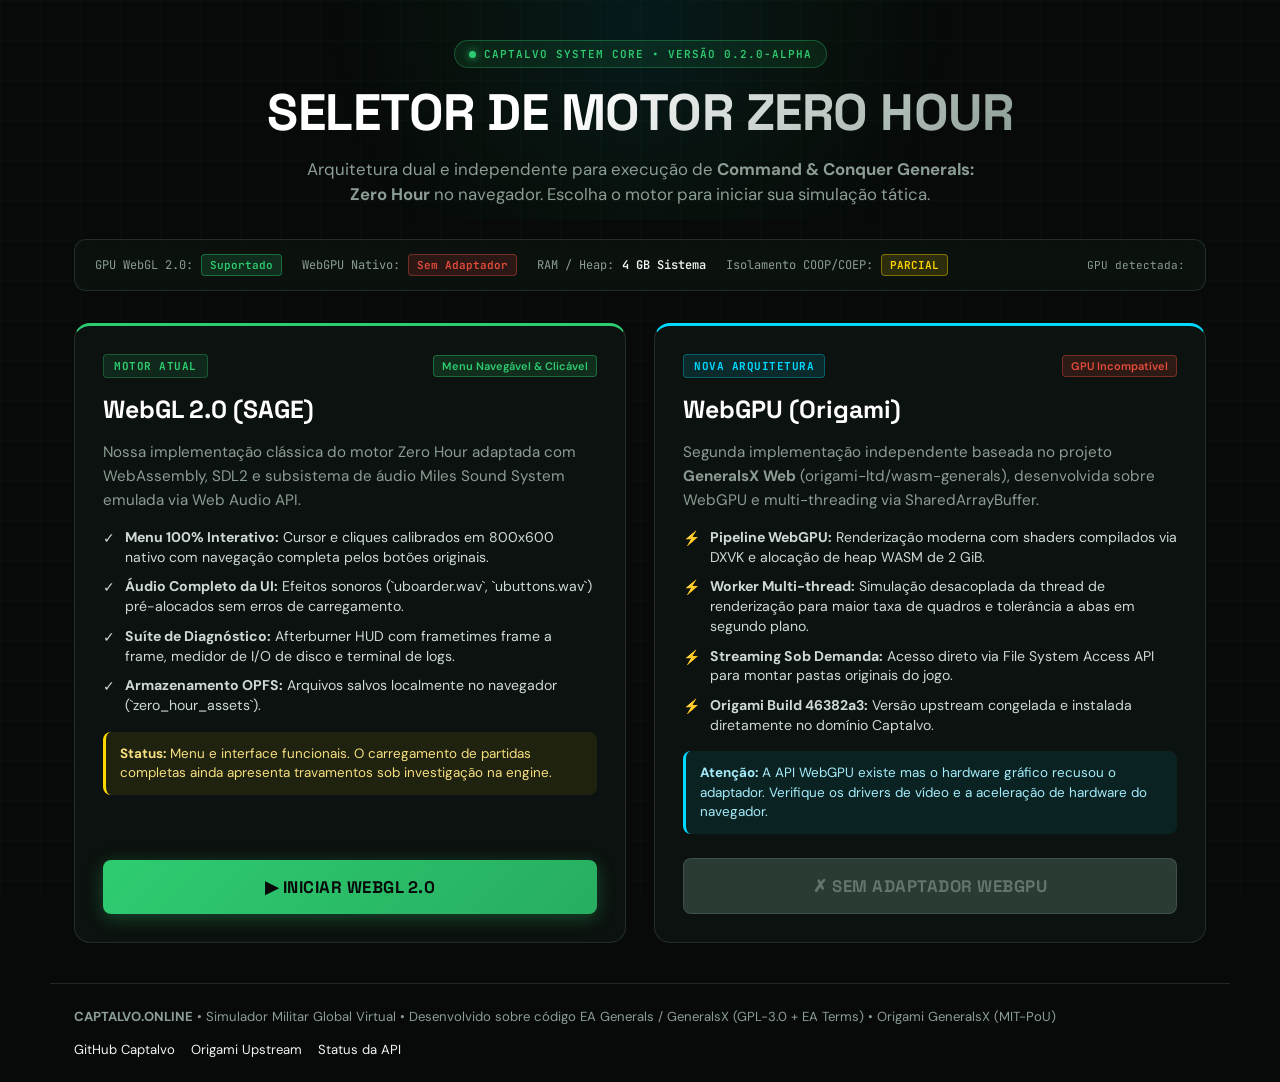
==== commit aa8efc15: "feat(dual-engine): implement dual WebGL 2.0 + WebGPU (Origami) architecture with launcher - Preserve" ====
--- a/public/index.html
+++ b/public/index.html
@@ -1,4 +1,4 @@
-﻿<!doctype html>
+<!doctype html>
 <html lang="pt-br">
 <head>
     <meta charset="utf-8">
@@ -6,1021 +6,673 @@
     <meta name="robots" content="noindex, nofollow">
     <meta name="theme-color" content="#070a09">
     <meta name="color-scheme" content="dark">
-    <meta name="description" content="Captalvo — Conquista sem limites. Simulador de Guerra Global Virtual. Baseado no motor Command & Conquer Generals Zero Hour via WebAssembly.">
-    <title>Captalvo — Conquista sem limites</title>
+    <meta name="description" content="Captalvo — Simulador de Guerra Global Virtual. Selecione o motor de execução para Command & Conquer: Generals Zero Hour (WebGL 2.0 ou WebGPU Origami).">
+    <title>Captalvo — Seleção de Motor (WebGL 2.0 / WebGPU)</title>
 
     <!-- Google Fonts -->
     <link rel="preconnect" href="https://fonts.googleapis.com">
     <link rel="preconnect" href="https://fonts.gstatic.com" crossorigin>
-    <link href="https://fonts.googleapis.com/css2?family=DM+Sans:wght@400;500;600;700&family=Space+Grotesk:wght@500;600;700&display=swap" rel="stylesheet">
-
-    <!-- Anti-Cache Directives (Meta Tags) -->
+    <link href="https://fonts.googleapis.com/css2?family=DM+Sans:wght@400;500;600;700&family=Space+Grotesk:wght@500;600;700;800&family=JetBrains+Mono:wght@400;600&display=swap" rel="stylesheet">
+
+    <!-- Anti-Cache Directives -->
     <meta http-equiv="Cache-Control" content="no-cache, no-store, must-revalidate">
     <meta http-equiv="Pragma" content="no-cache">
     <meta http-equiv="Expires" content="0">
 
-    <!-- Early Anti-Cache & Timestamp Guardian Script -->
-    <script>
-    (function() {
-        var BUILD_TIME = Date.now();
-        window.__CAPTALVO_BUILD_TIME__ = BUILD_TIME;
-
-        // 1. Bfcache Killer: Force reload if restored from browser memory cache
-        window.addEventListener('pageshow', function(event) {
-            if (event.persisted) {
-                console.warn('[Captalvo] Detectada restauração de cache (bfcache). Forçando reload...');
-                window.location.reload();
+    <style>
+        :root {
+            --bg-base: #070a09;
+            --bg-card: rgba(14, 20, 17, 0.88);
+            --bg-card-hover: rgba(20, 30, 25, 0.95);
+            --border-dim: rgba(98, 120, 107, 0.28);
+            --border-bright: rgba(46, 204, 113, 0.5);
+            --text-main: #f0f4f2;
+            --text-muted: #8b9d94;
+            --accent-green: #2ecc71;
+            --accent-gold: #ffd700;
+            --accent-cyan: #00d9ff;
+            --accent-red: #e74c3c;
+            --font-main: 'DM Sans', sans-serif;
+            --font-display: 'Space Grotesk', sans-serif;
+            --font-mono: 'JetBrains Mono', monospace;
+        }
+
+        * {
+            box-sizing: border-box;
+            margin: 0;
+            padding: 0;
+        }
+
+        body {
+            background-color: var(--bg-base);
+            color: var(--text-main);
+            font-family: var(--font-main);
+            min-height: 100vh;
+            display: flex;
+            flex-direction: column;
+            align-items: center;
+            justify-content: space-between;
+            overflow-x: hidden;
+            position: relative;
+        }
+
+        /* Tactical Background Grid & Glow */
+        body::before {
+            content: '';
+            position: fixed;
+            inset: 0;
+            background-image: 
+                linear-gradient(rgba(46, 204, 113, 0.03) 1px, transparent 1px),
+                linear-gradient(90deg, rgba(46, 204, 113, 0.03) 1px, transparent 1px);
+            background-size: 40px 40px;
+            pointer-events: none;
+            z-index: 0;
+        }
+
+        body::after {
+            content: '';
+            position: fixed;
+            top: -20%;
+            left: 50%;
+            transform: translateX(-50%);
+            width: 800px;
+            height: 400px;
+            background: radial-gradient(circle, rgba(0, 217, 255, 0.08) 0%, rgba(46, 204, 113, 0.04) 40%, transparent 70%);
+            pointer-events: none;
+            z-index: 0;
+        }
+
+        .container {
+            width: 100%;
+            max-width: 1180px;
+            padding: 40px 24px;
+            z-index: 1;
+            display: flex;
+            flex-direction: column;
+            gap: 32px;
+        }
+
+        /* Header */
+        header {
+            text-align: center;
+            display: flex;
+            flex-direction: column;
+            align-items: center;
+            gap: 12px;
+        }
+
+        .brand-badge {
+            display: inline-flex;
+            align-items: center;
+            gap: 8px;
+            padding: 6px 14px;
+            background: rgba(46, 204, 113, 0.1);
+            border: 1px solid rgba(46, 204, 113, 0.3);
+            border-radius: 999px;
+            font-family: var(--font-mono);
+            font-size: 11px;
+            font-weight: 600;
+            color: var(--accent-green);
+            letter-spacing: 1px;
+            text-transform: uppercase;
+        }
+
+        .pulse-dot {
+            width: 7px;
+            height: 7px;
+            background: var(--accent-green);
+            border-radius: 50%;
+            box-shadow: 0 0 8px var(--accent-green);
+            animation: pulse 2s infinite;
+        }
+
+        @keyframes pulse {
+            0%, 100% { opacity: 1; transform: scale(1); }
+            50% { opacity: 0.4; transform: scale(0.85); }
+        }
+
+        h1.main-title {
+            font-family: var(--font-display);
+            font-size: clamp(2rem, 4vw, 3.2rem);
+            font-weight: 800;
+            letter-spacing: -0.5px;
+            text-transform: uppercase;
+            background: linear-gradient(135deg, #ffffff 40%, #8b9d94 100%);
+            -webkit-background-clip: text;
+            -webkit-text-fill-color: transparent;
+        }
+
+        p.subtitle {
+            font-size: 1.05rem;
+            color: var(--text-muted);
+            max-width: 680px;
+            line-height: 1.5;
+        }
+
+        /* Diagnostic Bar */
+        .hardware-probe-bar {
+            background: rgba(14, 20, 17, 0.7);
+            border: 1px solid var(--border-dim);
+            border-radius: 12px;
+            padding: 14px 20px;
+            display: flex;
+            flex-wrap: wrap;
+            align-items: center;
+            justify-content: space-between;
+            gap: 16px;
+            font-size: 12px;
+            font-family: var(--font-mono);
+            backdrop-filter: blur(8px);
+        }
+
+        .probe-items {
+            display: flex;
+            flex-wrap: wrap;
+            align-items: center;
+            gap: 20px;
+        }
+
+        .probe-item {
+            display: flex;
+            align-items: center;
+            gap: 8px;
+        }
+
+        .probe-label {
+            color: var(--text-muted);
+        }
+
+        .probe-value {
+            font-weight: 600;
+            color: var(--text-main);
+        }
+
+        .badge-status {
+            padding: 3px 8px;
+            border-radius: 4px;
+            font-size: 11px;
+            font-weight: 600;
+        }
+
+        .badge-ready {
+            background: rgba(46, 204, 113, 0.15);
+            color: var(--accent-green);
+            border: 1px solid rgba(46, 204, 113, 0.4);
+        }
+
+        .badge-warn {
+            background: rgba(255, 215, 0, 0.15);
+            color: var(--accent-gold);
+            border: 1px solid rgba(255, 215, 0, 0.4);
+        }
+
+        .badge-alert {
+            background: rgba(231, 76, 60, 0.15);
+            color: var(--accent-red);
+            border: 1px solid rgba(231, 76, 60, 0.4);
+        }
+
+        /* Dual Engines Grid */
+        .engine-grid {
+            display: grid;
+            grid-template-columns: repeat(auto-fit, minmax(340px, 1fr));
+            gap: 28px;
+        }
+
+        .engine-card {
+            background: var(--bg-card);
+            border: 1px solid var(--border-dim);
+            border-radius: 16px;
+            padding: 28px;
+            display: flex;
+            flex-direction: column;
+            justify-content: space-between;
+            gap: 24px;
+            transition: all 0.25s cubic-bezier(0.16, 1, 0.3, 1);
+            position: relative;
+            overflow: hidden;
+            backdrop-filter: blur(12px);
+        }
+
+        .engine-card:hover {
+            transform: translateY(-4px);
+            background: var(--bg-card-hover);
+        }
+
+        .engine-card.card-webgl {
+            border-top: 3px solid var(--accent-green);
+        }
+
+        .engine-card.card-webgl:hover {
+            border-color: rgba(46, 204, 113, 0.6);
+            box-shadow: 0 12px 32px rgba(46, 204, 113, 0.1);
+        }
+
+        .engine-card.card-webgpu {
+            border-top: 3px solid var(--accent-cyan);
+        }
+
+        .engine-card.card-webgpu:hover {
+            border-color: rgba(0, 217, 255, 0.6);
+            box-shadow: 0 12px 32px rgba(0, 217, 255, 0.12);
+        }
+
+        .card-top {
+            display: flex;
+            flex-direction: column;
+            gap: 16px;
+        }
+
+        .card-header-bar {
+            display: flex;
+            align-items: center;
+            justify-content: space-between;
+            gap: 12px;
+        }
+
+        .engine-tag {
+            font-family: var(--font-mono);
+            font-size: 11px;
+            font-weight: 700;
+            letter-spacing: 0.5px;
+            padding: 4px 10px;
+            border-radius: 4px;
+            text-transform: uppercase;
+        }
+
+        .tag-webgl {
+            background: rgba(46, 204, 113, 0.12);
+            color: var(--accent-green);
+            border: 1px solid rgba(46, 204, 113, 0.3);
+        }
+
+        .tag-webgpu {
+            background: rgba(0, 217, 255, 0.12);
+            color: var(--accent-cyan);
+            border: 1px solid rgba(0, 217, 255, 0.3);
+        }
+
+        .engine-title {
+            font-family: var(--font-display);
+            font-size: 1.55rem;
+            font-weight: 700;
+            color: #ffffff;
+            display: flex;
+            align-items: center;
+            gap: 10px;
+        }
+
+        .engine-desc {
+            font-size: 0.95rem;
+            color: var(--text-muted);
+            line-height: 1.55;
+        }
+
+        .feature-list {
+            list-style: none;
+            display: flex;
+            flex-direction: column;
+            gap: 10px;
+            font-size: 0.88rem;
+        }
+
+        .feature-list li {
+            display: flex;
+            align-items: flex-start;
+            gap: 10px;
+            color: #cfdad5;
+            line-height: 1.4;
+        }
+
+        .feature-icon {
+            font-size: 14px;
+            flex-shrink: 0;
+            margin-top: 1px;
+        }
+
+        .notice-box {
+            padding: 12px 14px;
+            border-radius: 8px;
+            font-size: 0.84rem;
+            line-height: 1.45;
+        }
+
+        .notice-webgl {
+            background: rgba(255, 215, 0, 0.08);
+            border-left: 3px solid var(--accent-gold);
+            color: #f7e082;
+        }
+
+        .notice-webgpu {
+            background: rgba(0, 217, 255, 0.08);
+            border-left: 3px solid var(--accent-cyan);
+            color: #a4edfc;
+        }
+
+        .btn-launch {
+            display: flex;
+            align-items: center;
+            justify-content: center;
+            gap: 10px;
+            width: 100%;
+            padding: 16px 24px;
+            border-radius: 8px;
+            font-family: var(--font-display);
+            font-size: 1.05rem;
+            font-weight: 700;
+            text-transform: uppercase;
+            letter-spacing: 0.5px;
+            cursor: pointer;
+            text-decoration: none;
+            transition: all 0.2s ease;
+            border: none;
+        }
+
+        .btn-webgl {
+            background: linear-gradient(135deg, #2ecc71 0%, #27ae60 100%);
+            color: #070a09;
+            box-shadow: 0 4px 18px rgba(46, 204, 113, 0.3);
+        }
+
+        .btn-webgl:hover {
+            background: linear-gradient(135deg, #38e280 0%, #2ecc71 100%);
+            box-shadow: 0 6px 24px rgba(46, 204, 113, 0.45);
+        }
+
+        .btn-webgpu {
+            background: linear-gradient(135deg, #00d9ff 0%, #0099cc 100%);
+            color: #020b12;
+            box-shadow: 0 4px 18px rgba(0, 217, 255, 0.3);
+        }
+
+        .btn-webgpu:hover:not(:disabled) {
+            background: linear-gradient(135deg, #33e1ff 0%, #00b3ee 100%);
+            box-shadow: 0 6px 24px rgba(0, 217, 255, 0.45);
+        }
+
+        .btn-webgpu:disabled {
+            background: #2a3b34;
+            color: #63756c;
+            cursor: not-allowed;
+            box-shadow: none;
+            border: 1px solid rgba(255, 255, 255, 0.1);
+        }
+
+        /* Footer */
+        footer {
+            width: 100%;
+            max-width: 1180px;
+            padding: 24px;
+            z-index: 1;
+            border-top: 1px solid var(--border-dim);
+            display: flex;
+            flex-wrap: wrap;
+            align-items: center;
+            justify-content: space-between;
+            gap: 16px;
+            font-size: 0.82rem;
+            color: var(--text-muted);
+        }
+
+        footer a {
+            color: var(--text-main);
+            text-decoration: none;
+            transition: color 0.2s;
+        }
+
+        footer a:hover {
+            color: var(--accent-green);
+        }
+
+        .footer-links {
+            display: flex;
+            gap: 16px;
+        }
+
+        @media (max-width: 768px) {
+            .hardware-probe-bar {
+                flex-direction: column;
+                align-items: flex-start;
             }
-        });
-
-        // 2. Dynamic timestamp helper
-        function appendTimestamp(url) {
-            if (!url || typeof url !== 'string') return url;
-            if (url.startsWith('data:') || url.startsWith('blob:')) return url;
-            if (url.startsWith('http://') || url.startsWith('https://')) {
-                if (!url.includes(window.location.host)) return url;
+            .engine-grid {
+                grid-template-columns: 1fr;
             }
-            var sep = url.indexOf('?') === -1 ? '?' : '&';
-            if (/[?&](t|_t|v)=\d+/.test(url)) {
-                return url.replace(/([?&](?:t|_t|v)=)\d+/, '$1' + BUILD_TIME);
-            }
-            return url + sep + 't=' + BUILD_TIME;
-        }
-
-        // 3. Monkey-patch document.createElement to ensure dynamically added scripts/links have timestamps
-        var originalCreateElement = document.createElement.bind(document);
-        document.createElement = function(tagName, options) {
-            var el = originalCreateElement(tagName, options);
-            var tag = tagName ? tagName.toLowerCase() : '';
-            if (tag === 'script') {
-                var origSetAttrScript = el.setAttribute.bind(el);
-                el.setAttribute = function(name, value) {
-                    if (name && name.toLowerCase() === 'src' && value) {
-                        value = appendTimestamp(value);
-                    }
-                    return origSetAttrScript(name, value);
-                };
-                Object.defineProperty(el, 'src', {
-                    set: function(val) { el.setAttribute('src', val); },
-                    get: function() { return el.getAttribute('src') || ''; },
-                    configurable: true
-                });
-            } else if (tag === 'link') {
-                var origSetAttrLink = el.setAttribute.bind(el);
-                el.setAttribute = function(name, value) {
-                    if (name && name.toLowerCase() === 'href' && value && (el.rel === 'stylesheet' || !el.rel)) {
-                        value = appendTimestamp(value);
-                    }
-                    return origSetAttrLink(name, value);
-                };
-                Object.defineProperty(el, 'href', {
-                    set: function(val) { el.setAttribute('href', val); },
-                    get: function() { return el.getAttribute('href') || ''; },
-                    configurable: true
-                });
-            }
-            return el;
-        };
-
-        // 4. Global Hard-Purge Cache & Reload Function
-        window.CaptalvoBustCacheAndReload = async function(silent) {
-            if (!silent) {
-                console.log('[Captalvo] Purgando caches, service workers, sessões e cookies...');
-            }
-            try {
-                if ('caches' in window) {
-                    var keys = await caches.keys();
-                    await Promise.all(keys.map(function(k) { return caches.delete(k); }));
-                }
-            } catch (e) {}
-
-            try {
-                if ('serviceWorker' in navigator) {
-                    var regs = await navigator.serviceWorker.getRegistrations();
-                    await Promise.all(regs.map(function(r) { return r.unregister(); }));
-                }
-            } catch (e) {}
-
-            try {
-                sessionStorage.clear();
-                var toRemove = [];
-                for (var i = 0; i < localStorage.length; i++) {
-                    var k = localStorage.key(i);
-                    if (k && !k.startsWith('captalvo_persistent_')) {
-                        toRemove.push(k);
-                    }
-                }
-                toRemove.forEach(function(k) { localStorage.removeItem(k); });
-            } catch (e) {}
-
-            try {
-                var cookies = document.cookie.split(';');
-                for (var j = 0; j < cookies.length; j++) {
-                    var c = cookies[j];
-                    var eq = c.indexOf('=');
-                    var name = eq > -1 ? c.substring(0, eq).trim() : c.trim();
-                    if (name) {
-                        document.cookie = name + '=;expires=Thu, 01 Jan 1970 00:00:00 GMT;path=/;domain=' + window.location.hostname;
-                        document.cookie = name + '=;expires=Thu, 01 Jan 1970 00:00:00 GMT;path=/';
-                    }
-                }
-            } catch (e) {}
-
-            var cleanUrl = window.location.origin + window.location.pathname + '?_nocache=' + Date.now();
-            window.location.replace(cleanUrl);
-        };
-    })();
-    </script>
-
-    <link rel="stylesheet" href="captalvo.css?t=1793769519">
+        }
+    </style>
 </head>
 <body>
 
-    <!-- Fullscreen Cinematic Intro & Real Loading HUD Overlay -->
-    <div id="intro-video-overlay" style="display:none;">
-        <video id="intro-video" src="Command-Conquer-Generals-Zero-Hour-Intro-1080p.mp4" playsinline preload="auto"></video>
-        
-        <!-- HUD de Carregamento Sobreposto -->
-        <div id="intro-loading-hud" class="intro-hud-overlay">
-            <div class="intro-hud-header">
-                <div class="intro-hud-brand">
-                    <span class="intro-hud-tag">SISTEMA MILITAR GLOBAL &bull; C&amp;C GENERALS</span>
-                    <h3 id="intro-loading-status" class="intro-hud-title">INICIALIZANDO ZERO HOUR</h3>
+    <div class="container">
+        <!-- Header -->
+        <header>
+            <div class="brand-badge">
+                <span class="pulse-dot"></span>
+                <span>Captalvo System Core &bull; Versão 0.2.0-Alpha</span>
+            </div>
+            <h1 class="main-title">Seletor de Motor Zero Hour</h1>
+            <p class="subtitle">
+                Arquitetura dual e independente para execução de <strong>Command &amp; Conquer Generals: Zero Hour</strong> no navegador. Escolha o motor para iniciar sua simulação tática.
+            </p>
+        </header>
+
+        <!-- Hardware & Feature Probe Bar -->
+        <div class="hardware-probe-bar">
+            <div class="probe-items">
+                <div class="probe-item">
+                    <span class="probe-label">GPU WebGL 2.0:</span>
+                    <span id="probe-webgl-status" class="badge-status badge-ready">Testando...</span>
                 </div>
-                <div id="intro-loading-pct" class="intro-hud-pct">0%</div>
+                <div class="probe-item">
+                    <span class="probe-label">WebGPU Nativo:</span>
+                    <span id="probe-webgpu-status" class="badge-status badge-warn">Verificando...</span>
+                </div>
+                <div class="probe-item">
+                    <span class="probe-label">RAM / Heap:</span>
+                    <span id="probe-ram-status" class="probe-value">-- GB</span>
+                </div>
+                <div class="probe-item">
+                    <span class="probe-label">Isolamento COOP/COEP:</span>
+                    <span id="probe-coi-status" class="badge-status badge-ready">--</span>
+                </div>
             </div>
-            <div class="progress-track intro-progress-track">
-                <div id="intro-loading-fill" class="progress-fill"></div>
-            </div>
-            <div class="intro-hud-footer">
-                <span id="intro-loading-detail" class="intro-hud-detail">Preparando arquivos do jogo...</span>
-                <span id="intro-video-time" class="intro-hud-timer">00:00 / 01:11</span>
+            <div id="probe-details" style="color:var(--text-muted); font-size:11px;">
+                Identificando subsistemas de renderização...
             </div>
         </div>
 
-        <!-- Botão Pular Introdução (Aparece somente quando o jogo estiver 100% carregado) -->
-        <button id="btn-skip-intro" class="btn-skip-intro" type="button" style="display:none;">
-            Pular Introdução ▶
-        </button>
-    </div>
-
-    <!-- WebGL Game Canvas Container -->
-    <div id="game-container" style="display:none;">
-        <canvas id="canvas" tabindex="-1" width="800" height="600" oncontextmenu="event.preventDefault()"></canvas>
-    </div>
-
-    <!-- In-Game Floating Escape Bar -->
-    <div id="game-escape-bar" style="display:none;">
-        <button id="btn-exit-game" type="button">◀ Menu Captalvo</button>
-        <button id="btn-game-afterburner" type="button">🔥 Afterburner</button>
-        <button id="btn-game-console" type="button">💻 Console</button>
-        <span id="game-fps-counter" class="game-hud-fps">-- FPS</span>
-    </div>
-
-    <!-- Home View: Tactical Matrix & Brand Stack -->
-    <main id="home-main">
-        <canvas id="map" aria-hidden="true"></canvas>
-
-        <div class="stack">
-            <p class="eyebrow">Projeto em desenvolvimento</p>
-            <canvas id="logo" role="img" aria-label="Símbolo de bandeira do Captalvo"></canvas>
-
-            <div class="titles">
-                <h1 class="status" id="status">CAPTALVO</h1>
-                <p class="tagline">Conquista sem limites.</p>
-                <p class="description">Simulador de Guerra Global Virtual</p>
-            </div>
-
-            <span class="rule" aria-hidden="true"></span>
-
-            <p class="note">Um mundo para construir, expandir e conquistar.</p>
-
-            <!-- Action Area: Botão que abre o modal para começar o jogo e revela menus -->
-            <div class="launcher-cta-wrap">
-                <button id="btn-open-launcher" class="btn-launcher-cta" type="button">
-                    <span class="btn-pulse-dot"></span>
-                    <span class="btn-cta-label">COMEÇAR O JOGO</span>
-                    <span class="btn-cta-badge">ALPHA 0.1</span>
-                </button>
-
-                <!-- Quick Dock com atalhos diretos -->
-                <div id="home-quick-dock" class="quick-dock hidden">
-                    <button id="btn-dock-play" class="dock-pill btn-primary" type="button">
-                        ▶ JOGAR C&amp;C GENERALS ZERO HOUR
-                    </button>
-                    <button id="btn-dock-files" class="dock-pill" type="button">
-                        📁 ARQUIVOS DO JOGO
-                    </button>
-                    <button id="btn-dock-import" class="dock-pill" type="button">
-                        📁 IMPORTAR .BIG
-                    </button>
-                    <button id="btn-dock-afterburner" class="dock-pill" type="button">
-                        🔥 AFTERBURNER
-                    </button>
-                    <button id="btn-dock-diag" class="dock-pill" type="button">
-                        🔬 DIAGNÓSTICO
-                    </button>
-                    <button id="btn-dock-console" class="dock-pill" type="button">
-                        💻 CONSOLE
-                    </button>
-                    <button id="btn-dock-settings" class="dock-pill" type="button">
-                        ⚙️ CONFIGURAÇÕES
-                    </button>
-                </div>
-
-                <div class="engine-meta-note">
-                    Motor C&amp;C Generals Zero Hour &middot; WebAssembly &middot; WebGL 2.0
-                </div>
-            </div>
-        </div>
-
-        <footer>
-            <p>
-                CAPTALVO.ONLINE &nbsp;&middot;&nbsp; ALPHA EM PREPARAÇÃO &nbsp;&middot;&nbsp; 
-                <a href="https://github.com/captalvo-tech/captalvo" target="_blank" rel="noopener noreferrer">GITHUB</a>
-            </p>
-        </footer>
-    </main>
-
-    <!-- Hidden File Input for fallback selection -->
-    <input type="file" id="file-input-fallback" multiple accept=".big" style="display: none;">
-
-    <!-- Modal: Launcher / Central de Operações -->
-    <div id="modal-launcher" class="modal-overlay">
-        <div class="modal-card">
-            <div class="modal-header">
-                <h3 class="modal-title">Central de Operações &middot; Alpha</h3>
-                <button class="modal-close" type="button">&times;</button>
-            </div>
-            <div class="modal-body">
-                <!-- Status Card -->
-                <div class="status-card">
-                    <div class="status-row">
-                        <span class="status-label">Armazenamento Navegador:</span>
-                        <span id="storage-badge" class="status-badge badge-info">Detectando...</span>
+        <!-- Engine Cards -->
+        <div class="engine-grid">
+            <!-- Card 1: WebGL 2.0 Engine -->
+            <div class="engine-card card-webgl">
+                <div class="card-top">
+                    <div class="card-header-bar">
+                        <span class="engine-tag tag-webgl">Motor Atual</span>
+                        <span class="badge-status badge-ready">Menu Navegável &amp; Clicável</span>
                     </div>
-                    <div class="status-row">
-                        <span class="status-label">Arquivos do Jogo (.BIG):</span>
-                        <span id="assets-badge" class="status-badge badge-missing">Verificando...</span>
-                    </div>
-                    <div class="status-row">
-                        <span class="status-label">Servidor Backend:</span>
-                        <span id="backend-badge" class="status-badge badge-info">Conectando...</span>
-                    </div>
-                    <div class="status-row">
-                        <span class="status-label">Modo de Armazenamento:</span>
-                        <select id="select-storage-mode" class="select-tactical">
-                            <option value="automatic">AUTOMÁTICO (Adaptativo)</option>
-                            <option value="turbo">TURBO (Pré-carregamento RAM)</option>
-                            <option value="balanced">EQUILIBRADO (OPFS + RAM)</option>
-                            <option value="economic">ECONÔMICO (Menor uso RAM)</option>
-                        </select>
+
+                    <h2 class="engine-title">
+                        <span>WebGL 2.0 (SAGE)</span>
+                    </h2>
+
+                    <p class="engine-desc">
+                        Nossa implementação clássica do motor Zero Hour adaptada com WebAssembly, SDL2 e subsistema de áudio Miles Sound System emulada via Web Audio API.
+                    </p>
+
+                    <ul class="feature-list">
+                        <li>
+                            <span class="feature-icon">✓</span>
+                            <span><strong>Menu 100% Interativo:</strong> Cursor e cliques calibrados em 800x600 nativo com navegação completa pelos botões originais.</span>
+                        </li>
+                        <li>
+                            <span class="feature-icon">✓</span>
+                            <span><strong>Áudio Completo da UI:</strong> Efeitos sonoros (`uboarder.wav`, `ubuttons.wav`) pré-alocados sem erros de carregamento.</span>
+                        </li>
+                        <li>
+                            <span class="feature-icon">✓</span>
+                            <span><strong>Suíte de Diagnóstico:</strong> Afterburner HUD com frametimes frame a frame, medidor de I/O de disco e terminal de logs.</span>
+                        </li>
+                        <li>
+                            <span class="feature-icon">✓</span>
+                            <span><strong>Armazenamento OPFS:</strong> Arquivos salvos localmente no navegador (`zero_hour_assets`).</span>
+                        </li>
+                    </ul>
+
+                    <div class="notice-box notice-webgl">
+                        <strong>Status:</strong> Menu e interface funcionais. O carregamento de partidas completas ainda apresenta travamentos sob investigação na engine.
                     </div>
                 </div>
 
-                <!-- Action Buttons -->
-                <div class="action-buttons">
-                    <button id="btn-play" class="btn-primary" type="button" disabled>
-                        JOGAR C&amp;C GENERALS ZERO HOUR
-                    </button>
-                    <button id="btn-open-game-files" class="btn-secondary" style="border-color:var(--accent-gold); color:var(--accent-gold);" type="button">
-                        📁 Gerenciador de Arquivos do Jogo (.BIG)
-                    </button>
-                    <button id="btn-import-assets" class="btn-secondary" type="button">
-                        📥 Importação Rápida de Pasta
-                    </button>
-
-                    <div class="button-grid">
-                        <button id="btn-diag" class="btn-secondary" type="button">
-                            🔬 Diagnósticos
-                        </button>
-                        <button id="btn-afterburner" class="btn-secondary" type="button">
-                            🔥 Afterburner HUD
-                        </button>
-                        <button id="btn-toggle-console" class="btn-secondary" type="button">
-                            💻 Console
-                        </button>
-                        <button id="btn-settings" class="btn-secondary" type="button">
-                            ⚙️ Configurações
-                        </button>
-                        <button id="btn-info" class="btn-secondary" type="button">
-                            ℹ️ Sobre a Alpha
-                        </button>
+                <a href="/webgl2/" class="btn-launch btn-webgl">
+                    <span>▶ Iniciar WebGL 2.0</span>
+                </a>
+            </div>
+
+            <!-- Card 2: WebGPU Engine (Origami) -->
+            <div class="engine-card card-webgpu">
+                <div class="card-top">
+                    <div class="card-header-bar">
+                        <span class="engine-tag tag-webgpu">Nova Arquitetura</span>
+                        <span id="badge-webgpu-engine" class="badge-status badge-warn">Verificando WebGPU</span>
+                    </div>
+
+                    <h2 class="engine-title">
+                        <span>WebGPU (Origami)</span>
+                    </h2>
+
+                    <p class="engine-desc">
+                        Segunda implementação independente baseada no projeto <strong>GeneralsX Web</strong> (origami-ltd/wasm-generals), desenvolvida sobre WebGPU e multi-threading via SharedArrayBuffer.
+                    </p>
+
+                    <ul class="feature-list">
+                        <li>
+                            <span class="feature-icon">⚡</span>
+                            <span><strong>Pipeline WebGPU:</strong> Renderização moderna com shaders compilados via DXVK e alocação de heap WASM de 2 GiB.</span>
+                        </li>
+                        <li>
+                            <span class="feature-icon">⚡</span>
+                            <span><strong>Worker Multi-thread:</strong> Simulação desacoplada da thread de renderização para maior taxa de quadros e tolerância a abas em segundo plano.</span>
+                        </li>
+                        <li>
+                            <span class="feature-icon">⚡</span>
+                            <span><strong>Streaming Sob Demanda:</strong> Acesso direto via File System Access API para montar pastas originais do jogo.</span>
+                        </li>
+                        <li>
+                            <span class="feature-icon">⚡</span>
+                            <span><strong>Origami Build 46382a3:</strong> Versão upstream congelada e instalada diretamente no domínio Captalvo.</span>
+                        </li>
+                    </ul>
+
+                    <div id="notice-webgpu-box" class="notice-box notice-webgpu">
+                        <strong>Requisitos:</strong> Exige suporte nativo a WebGPU no navegador (Google Chrome 113+, Microsoft Edge 113+) e no mínimo 8 GB de RAM recomendada.
                     </div>
                 </div>
 
-                <!-- Loading Progress -->
-                <div id="progress-container">
-                    <div class="progress-header">
-                        <span id="main-progress-status">INICIALIZANDO MOTOR</span>
-                    </div>
-                    <div class="progress-track">
-                        <div id="main-progress-fill" class="progress-fill"></div>
-                    </div>
-                    <div id="main-progress-detail" class="progress-detail">Carregando módulos...</div>
-                </div>
-            </div>
-        </div>
-    </div>
-
-    <!-- Modal: Import Assets -->
-    <div id="modal-import" class="modal-overlay">
-        <div class="modal-card">
-            <div class="modal-header">
-                <h3 class="modal-title">Importar Arquivos do Jogo</h3>
-                <button class="modal-close" type="button">&times;</button>
-            </div>
-            <div class="modal-body">
-                <p>
-                    Por motivos de conformidade de direitos autorais, os dados comerciais de 
-                    <strong>Command &amp; Conquer: Generals Zero Hour</strong> não são distribuídos em nosso servidor público.
-                </p>
-                <p>
-                    Selecione a pasta onde seu jogo legítimo está instalado (EA App ou Steam) para carregar os arquivos 
-                    diretamente no armazenamento privativo do seu navegador (OPFS). 
-                    <strong>Nenhum arquivo comercial é enviado para a internet.</strong>
-                </p>
-
-                <div id="import-drop-zone" class="drop-zone">
-                    <div class="drop-icon">📂</div>
-                    <strong style="display:block; margin-bottom:6px; color:var(--accent-gold);">
-                        Clique abaixo para selecionar sua pasta do jogo
-                    </strong>
-                    <span style="font-size:11px; color:var(--muted);">
-                        Ex: <code>D:\Command and Conquer Generals Zero Hour</code> ou arraste arquivos <code>.big</code> aqui
-                    </span>
-                </div>
-
-                <div class="button-grid" style="margin-bottom: 14px;">
-                    <button id="btn-pick-folder" class="btn-primary" style="font-size: 13px; padding: 12px;" type="button">
-                        Selecionar Pasta Completa
-                    </button>
-                    <button id="btn-pick-files" class="btn-secondary" style="font-size: 13px; padding: 12px;" type="button">
-                        Selecionar Arquivos .BIG
-                    </button>
-                </div>
-
-                <div id="import-progress-wrap" style="display:none; margin-bottom:14px;">
-                    <div class="progress-track">
-                        <div id="import-progress-bar" class="progress-fill"></div>
-                    </div>
-                    <div id="import-progress-detail" class="progress-detail">Inspecionando arquivos...</div>
-                </div>
-
-                <!-- Checklist Banner da Pasta Selecionada -->
-                <div id="folder-checklist-banner" style="display:none; margin-bottom: 14px; padding: 12px 14px; background: rgba(229, 169, 59, 0.12); border: 1px solid rgba(229, 169, 59, 0.4); border-radius: 4px;">
-                    <div style="display:flex; justify-content:space-between; align-items:center;">
-                        <span id="folder-checklist-title" style="font-weight:700; color:var(--accent-gold); font-size:13px;">Checklist da Pasta: 0 arquivos</span>
-                        <span id="folder-checklist-status" class="status-badge badge-ready">Validado</span>
-                    </div>
-                    <div id="folder-checklist-subtitle" style="font-size:11px; color:var(--muted); margin-top:4px;">
-                        Arquivos identificados na pasta e prontos para inicialização.
-                    </div>
-                </div>
-
-                <button id="btn-modal-play" class="btn-primary" style="display:none; width:100%; font-size:14px; padding:14px; margin-bottom:14px;" type="button">
-                    ▶ JOGAR C&amp;C GENERALS ZERO HOUR
-                </button>
-
-                <h4>Checklist dos Arquivos</h4>
-                <div id="modal-asset-list" class="asset-list">
-                    <!-- Populated dynamically -->
-                </div>
-            </div>
-        </div>
-    </div>
-
-    
-    <!-- Modal: Independent Game Files Manager (Section 4.3) -->
-    <div id="modal-game-files" class="modal-overlay">
-        <div class="modal-card" style="width: min(980px, 96vw); max-height: 90vh; display: flex; flex-direction: column;">
-            <div class="modal-header">
-                <div>
-                    <h3 class="modal-title">📁 Arquivos do Jogo &middot; Asset Manager</h3>
-                    <div class="modal-subtitle">Gerenciamento direto dos 33 arquivos (.big) no navegador &bull; OPFS &bull; IndexedDB</div>
-                </div>
-                <button class="modal-close" type="button">&times;</button>
-            </div>
-            <div class="modal-body" style="overflow-y: auto; flex: 1;">
-                <!-- Quota & Status Summary Banner -->
-                <div class="storage-summary-banner">
-                    <div class="storage-sum-item">
-                        <span class="storage-sum-label">Cota do Navegador:</span>
-                        <span id="gf-quota-val" class="storage-sum-val">-- GB</span>
-                    </div>
-                    <div class="storage-sum-item">
-                        <span class="storage-sum-label">Espaço Utilizado:</span>
-                        <span id="gf-used-val" class="storage-sum-val">-- MB</span>
-                    </div>
-                    <div class="storage-sum-item">
-                        <span class="storage-sum-label">Persistência OPFS:</span>
-                        <span id="gf-persisted-val" class="status-badge badge-ready">Ativo</span>
-                    </div>
-                    <div class="storage-sum-item">
-                        <span class="storage-sum-label">Cache em RAM:</span>
-                        <span id="gf-ram-cache-val" class="storage-sum-val">-- MB</span>
-                    </div>
-                </div>
-
-                <!-- Action Toolbar -->
-                <div class="game-files-toolbar">
-                    <button id="gf-btn-import-folder" class="btn-primary" style="font-size:12px; padding:8px 14px;" type="button">
-                        📂 Importar Pasta do Jogo
-                    </button>
-                    <button id="gf-btn-import-files" class="btn-secondary" style="font-size:12px; padding:8px 14px;" type="button">
-                        📄 Importar Arquivos .BIG
-                    </button>
-                    <button id="gf-btn-verify-all" class="btn-secondary" style="font-size:12px; padding:8px 14px;" type="button">
-                        🔍 Verificar Integridade Geral
-                    </button>
-                    <button id="gf-btn-clear-ram" class="btn-secondary" style="font-size:12px; padding:8px 14px; border-color:var(--accent-gold); color:var(--accent-gold);" type="button">
-                        🧹 Limpar Cache RAM
-                    </button>
-                    <button id="gf-btn-wipe-all" class="btn-secondary" style="font-size:12px; padding:8px 14px; border-color:var(--accent-red); color:var(--accent-red);" type="button">
-                        🗑️ Excluir Todos os Arquivos
-                    </button>
-                </div>
-
-                <!-- Progress Bar -->
-                <div id="gf-progress-wrap" style="display:none; margin: 12px 0;">
-                    <div class="progress-track">
-                        <div id="gf-progress-bar" class="progress-fill"></div>
-                    </div>
-                    <div id="gf-progress-detail" class="progress-detail">Processando...</div>
-                </div>
-
-                <!-- Files Table -->
-                <div class="game-files-table-wrap">
-                    <table class="tactical-table">
-                        <thead>
-                            <tr>
-                                <th>Arquivo</th>
-                                <th>Tipo</th>
-                                <th>Tamanho</th>
-                                <th>Hash SHA-256</th>
-                                <th>Integridade</th>
-                                <th>RAM</th>
-                                <th>Ações</th>
-                            </tr>
-                        </thead>
-                        <tbody id="game-files-table-body">
-                            <!-- Dynamically populated -->
-                        </tbody>
-                    </table>
-                </div>
-            </div>
-        </div>
-    </div>
-
-    <!-- Modal: Settings -->
-    <div id="modal-settings" class="modal-overlay">
-        <div class="modal-card">
-            <div class="modal-header">
-                <h3 class="modal-title">Configurações</h3>
-                <button class="modal-close" type="button">&times;</button>
-            </div>
-            <div class="modal-body">
-                <h4>Gráficos e Desempenho</h4>
-                <div style="margin-bottom: 14px;">
-                    <label style="display:flex; justify-content:space-between; align-items:center;">
-                        <span>Limite de Taxa de Quadros (FPS):</span>
-                        <select id="setting-fps" style="background:#090e0b; color:var(--ink); border:1px solid var(--border-color); padding:6px 10px; border-radius:4px;">
-                            <option value="30">30 FPS (Fiel ao original)</option>
-                            <option value="60">60 FPS (Recomendado)</option>
-                            <option value="120">120 FPS (Alta taxa)</option>
-                            <option value="0">V-Sync Automático</option>
-                        </select>
-                    </label>
-                </div>
-
-                <h4>Controles e Mouse</h4>
-                <div style="margin-bottom: 12px;">
-                    <label style="display:flex; align-items:center; gap:8px; cursor:pointer;">
-                        <input type="checkbox" id="setting-lock-cursor">
-                        <span>Travar ponteiro do mouse na janela do jogo (Confinamento)</span>
-                    </label>
-                </div>
-                <div style="margin-bottom: 16px;">
-                    <label style="display:flex; align-items:center; gap:8px; cursor:pointer;">
-                        <input type="checkbox" id="setting-edge-scroll" checked>
-                        <span>Rolagem de câmera nas bordas da tela (Edge Scrolling)</span>
-                    </label>
-                </div>
-
-                <h4>Cache do Navegador &amp; Atualizações</h4>
-                <p style="font-size:12px;">
-                    Durante a fase de desenvolvimento, você pode forçar a invalidação completa de cache, cookies e Service Workers para baixar imediatamente a versão mais recente dos scripts.
-                </p>
-                <button id="btn-force-cache-bust" class="btn-secondary" style="border-color:var(--accent-gold); color:var(--accent-gold); margin-bottom:14px; width:100%;" type="button">
-                    🧹 Limpar Cache do Navegador &amp; Recarregar
-                </button>
-
-                <h4>Armazenamento Local</h4>
-                <p style="font-size:12px;">
-                    Os arquivos do jogo e configurações ficam salvos no cache seguro do navegador (OPFS).
-                </p>
-                <button id="btn-wipe-storage" class="btn-secondary" style="border-color:var(--accent-red); color:var(--accent-red); width:100%;" type="button">
-                    Limpar Todos os Dados e Arquivos Locais
+                <button id="btn-launch-webgpu" type="button" class="btn-launch btn-webgpu" onclick="window.location.href='/webgpu/'">
+                    <span>▶ Iniciar WebGPU (Origami)</span>
                 </button>
             </div>
         </div>
     </div>
 
-    <!-- Modal: Alpha Information -->
-    <div id="modal-info" class="modal-overlay">
-        <div class="modal-card">
-            <div class="modal-header">
-                <h3 class="modal-title">Sobre o Captalvo Alpha</h3>
-                <button class="modal-close" type="button">&times;</button>
-            </div>
-            <div class="modal-body">
-                <h4>Visão do Projeto</h4>
-                <p>
-                    <strong>Captalvo — Simulador de Guerra Global Virtual</strong>.<br>
-                    Nosso objetivo é construir uma experiência tática de conquista territorial em larga escala, aproveitando a robustez e jogabilidade clássica do motor <em>Command &amp; Conquer: Generals Zero Hour</em> portado nativamente para a Web (WebAssembly + WebGL 2.0).
-                </p>
-
-                <h4>Base Técnica</h4>
-                <p>
-                    O cliente roda inteiramente no navegador via WebAssembly compilado a partir do código-fonte liberado pela <em>Electronic Arts</em> sob a licença GPL v3, com suporte a renderização Direct3D 8 para WebGL 2.0.
-                </p>
-
-                <h4>Aviso Legal e Direitos</h4>
-                <p style="font-size:11px; color:var(--muted); line-height:1.5;">
-                    <em>Electronic Arts Inc.</em> não patrocinou, endossou ou aprovou este projeto de forma alguma. "Command &amp; Conquer" e "Generals Zero Hour" são marcas registradas da Electronic Arts. O projeto Captalvo não redistribui nenhum arquivo de mídia, áudio, modelo 3D ou mapa proprietário original. Todos os dados são carregados estritamente pelo próprio usuário a partir de sua cópia legítima local.
-                </p>
-
-                <h4>Roadmap da Alpha</h4>
-                <p>
-                    <strong>Marco 1:</strong> Estabilização do motor WebAssembly no domínio oficial captalvo.online.<br>
-                    <strong>Marco 2:</strong> Modo de jogo Captalvo com mecânica de Trabalhador inicial (inspiração Worker GLA), demarcação de território com bandeira e construção de abrigo básico.<br>
-                    <strong>Marco 3:</strong> Persistência de mundo e economia global via backend PHP 8.3 e MySQL.
-                </p>
-            </div>
+    <!-- Footer -->
+    <footer>
+        <div>
+            <strong>CAPTALVO.ONLINE</strong> &bull; Simulador Militar Global Virtual &bull;
+            Desenvolvido sobre código EA Generals / GeneralsX (GPL-3.0 + EA Terms) &bull;
+            Origami GeneralsX (MIT-PoU)
         </div>
-    </div>
-
-    <!-- Modal: System Diagnostics -->
-    <div id="modal-diag" class="modal-overlay">
-        <div class="modal-card" style="width: min(940px, 96vw); max-height: 90vh; display: flex; flex-direction: column;">
-            <div class="modal-header">
-                <div>
-                    <h3 class="modal-title">🔬 Captalvo Diagnostics &middot; Painel Técnico &amp; Admin</h3>
-                    <div class="modal-subtitle">Observabilidade total da Engine &bull; I/O de Arquivos &bull; Telemetria LGPD</div>
-                </div>
-                <button class="modal-close" type="button">&times;</button>
-            </div>
-            <div class="modal-body" style="overflow-y: auto; flex: 1;">
-                <!-- Navigation Tabs -->
-                <div class="tactical-tabs-nav">
-                    <button class="tactical-tab-btn active" data-tab="diag-tab-overview" type="button">📊 Visão Geral</button>
-                    <button class="tactical-tab-btn" data-tab="diag-tab-ranking" type="button">📈 Ranking de Arquivos</button>
-                    <button class="tactical-tab-btn" data-tab="diag-tab-sessions" type="button">⏱️ Sessões &amp; Timeline</button>
-                    <button class="tactical-tab-btn" data-tab="diag-tab-modes" type="button">🚀 Modos de Armazenamento</button>
-                    <button class="tactical-tab-btn" data-tab="diag-tab-consent" type="button">🛡️ Consentimento LGPD</button>
-                </div>
-
-                <!-- Tab 1: Overview -->
-                <div id="diag-tab-overview" class="tactical-tab-pane active">
-                <p style="font-size:12px; margin-bottom:14px;">
-                    Painel de conformidade técnica para execução do motor Zero Hour em WebAssembly + WebGL 2.0.
-                </p>
-
-                <div class="diag-grid">
-                    <!-- GPU & WebGL2 -->
-                    <div class="diag-card">
-                        <div class="diag-card-title">
-                            <span>🎮 Renderizador GPU</span>
-                            <span id="diag-gpu-pill" class="diag-pill ok">Detectando</span>
-                        </div>
-                        <div class="diag-row"><span class="diag-key">API:</span><span id="diag-gpu-api" class="diag-val">WebGL 2.0</span></div>
-                        <div class="diag-row"><span class="diag-key">Fabricante:</span><span id="diag-gpu-vendor" class="diag-val">--</span></div>
-                        <div class="diag-row"><span class="diag-key">Placa de Vídeo:</span><span id="diag-gpu-renderer" class="diag-val">--</span></div>
-                        <div class="diag-row"><span class="diag-key">Textura Máx:</span><span id="diag-gpu-max-tex" class="diag-val">--</span></div>
-                    </div>
-
-                    <!-- WebAssembly & Threads -->
-                    <div class="diag-card">
-                        <div class="diag-card-title">
-                            <span>⚙️ Motor WebAssembly</span>
-                            <span id="diag-wasm-pill" class="diag-pill ok">Ativo</span>
-                        </div>
-                        <div class="diag-row"><span class="diag-key">WASM Suporte:</span><span id="diag-wasm-status" class="diag-val">SIM</span></div>
-                        <div class="diag-row"><span class="diag-key">SharedArrayBuffer:</span><span id="diag-sab-status" class="diag-val">--</span></div>
-                        <div class="diag-row"><span class="diag-key">Cross-Origin Isolated:</span><span id="diag-coi-status" class="diag-val">--</span></div>
-                        <div class="diag-row"><span class="diag-key">Heap Memory:</span><span id="diag-wasm-heap" class="diag-val">--</span></div>
-                    </div>
-
-                    <!-- Audio -->
-                    <div class="diag-card">
-                        <div class="diag-card-title">
-                            <span>🔊 WebAudio Bridge</span>
-                            <span id="diag-audio-pill" class="diag-pill ok">Pronto</span>
-                        </div>
-                        <div class="diag-row"><span class="diag-key">AudioContext:</span><span id="diag-audio-state" class="diag-val">--</span></div>
-                        <div class="diag-row"><span class="diag-key">Sample Rate:</span><span id="diag-audio-rate" class="diag-val">--</span></div>
-                        <div class="diag-row"><span class="diag-key">OpenAL Bridge:</span><span class="diag-val">Emscripten AL</span></div>
-                    </div>
-
-                    <!-- Storage & VFS -->
-                    <div class="diag-card">
-                        <div class="diag-card-title">
-                            <span>💾 Armazenamento & VFS</span>
-                            <span id="diag-vfs-pill" class="diag-pill ok">OPFS</span>
-                        </div>
-                        <div class="diag-row"><span class="diag-key">Storage Driver:</span><span id="diag-storage-driver" class="diag-val">OPFS</span></div>
-                        <div class="diag-row"><span class="diag-key">Service Worker:</span><span id="diag-sw-status" class="diag-val">--</span></div>
-                        <div class="diag-row"><span class="diag-key">Filtro Range HTTP:</span><span class="diag-val">Status 206 Local</span></div>
-                        <div class="diag-row"><span class="diag-key">Arquivos .BIG:</span><span id="diag-big-count" class="diag-val">0</span></div>
-                    </div>
-                </div>
-
-                <div class="diag-card" style="margin-bottom:16px;">
-                    <div class="diag-card-title">
-                        <span>🌐 Conectividade Backend & API</span>
-                        <span id="diag-backend-pill" class="diag-pill ok">Online</span>
-                    </div>
-                    <div class="diag-row"><span class="diag-key">Health Endpoint:</span><span class="diag-val">https://captalvo.online/api/health</span></div>
-                    <div class="diag-row"><span class="diag-key">Latência Servidor:</span><span id="diag-api-latency" class="diag-val">-- ms</span></div>
-                    <div class="diag-row"><span class="diag-key">Versão PHP:</span><span id="diag-php-version" class="diag-val">PHP 8.3</span></div>
-                </div>
-
-                <div style="display:flex; justify-content:space-between; gap:10px; flex-wrap:wrap;">
-                    <button id="btn-run-diag" class="btn-primary" style="font-size:12px; padding:10px 16px;" type="button">
-                        🔄 Atualizar Diagnóstico
-                    </button>
-                    <button id="btn-diag-cache-bust" class="btn-secondary" style="font-size:12px; padding:10px 16px; border-color:var(--accent-gold); color:var(--accent-gold);" type="button">
-                        ⚡ Purgar Cache &amp; Recarregar
-                    </button>
-                    <button id="btn-copy-diag-report" class="btn-secondary" style="font-size:12px; padding:10px 16px;" type="button">
-                        📋 Copiar Relatório Completo
-                    </button>
-                </div>
-                </div><!-- End Tab 1 Overview -->
-
-                <!-- Tab 2: Ranking de Arquivos -->
-                <div id="diag-tab-ranking" class="tactical-tab-pane">
-                    <p style="font-size:12px; margin-bottom:12px; color:var(--muted);">
-                        Ranking de operações de I/O em tempo real. Identifica arquivos com maior tráfego, maior latência e taxa de acerto no cache RAM.
-                    </p>
-                    <div class="game-files-table-wrap">
-                        <table class="tactical-table">
-                            <thead>
-                                <tr>
-                                    <th>Arquivo</th>
-                                    <th>Leituras</th>
-                                    <th>Volume (MB)</th>
-                                    <th>Cache Hit %</th>
-                                    <th>Latência p50</th>
-                                    <th>Latência p95</th>
-                                    <th>Espera Acum.</th>
-                                </tr>
-                            </thead>
-                            <tbody id="diag-ranking-table-body">
-                                <tr><td colspan="7" style="text-align:center; color:var(--muted);">Nenhuma leitura registrada ainda.</td></tr>
-                            </tbody>
-                        </table>
-                    </div>
-                </div>
-
-                <!-- Tab 3: Sessões & Timeline -->
-                <div id="diag-tab-sessions" class="tactical-tab-pane">
-                    <div style="display:flex; justify-content:space-between; align-items:center; margin-bottom:12px;">
-                        <div>
-                            <strong>Sessão Atual:</strong> <code id="diag-sess-id-val" style="color:var(--accent-gold);">--</code>
-                        </div>
-                        <button id="btn-refresh-sessions" class="btn-secondary" style="font-size:11px; padding:6px 12px;" type="button">
-                            🔄 Atualizar do Servidor
-                        </button>
-                    </div>
-                    <div id="diag-sessions-container" style="display:flex; flex-direction:column; gap:8px;">
-                        <!-- Populated dynamically -->
-                    </div>
-                </div>
-
-                <!-- Tab 4: Modos de Armazenamento -->
-                <div id="diag-tab-modes" class="tactical-tab-pane">
-                    <div class="diag-grid" style="margin-bottom:14px;">
-                        <div class="diag-card">
-                            <div class="diag-card-title">
-                                <span>AUTOMÁTICO</span>
-                                <span class="diag-pill ok">Padrão</span>
-                            </div>
-                            <p style="font-size:11px; color:var(--muted); margin: 6px 0;">
-                                Ajusta o orçamento de RAM dinamicamente conforme a capacidade do dispositivo. Ideal para a maioria dos computadores.
-                            </p>
-                            <div class="diag-row"><span class="diag-key">Orçamento RAM:</span><span class="diag-val">384 MB - 1.2 GB</span></div>
-                            <div class="diag-row"><span class="diag-key">Fonte Primária:</span><span class="diag-val">OPFS + RAM LRU</span></div>
-                        </div>
-
-                        <div class="diag-card">
-                            <div class="diag-card-title">
-                                <span>TURBO</span>
-                                <span class="diag-pill ok">Máximo Desempenho</span>
-                            </div>
-                            <p style="font-size:11px; color:var(--muted); margin: 6px 0;">
-                                Pré-carrega todos os arquivos essenciais e texturas completas na memória RAM antes de iniciar o motor.
-                            </p>
-                            <div class="diag-row"><span class="diag-key">Orçamento RAM:</span><span class="diag-val">Até 1.5 GB</span></div>
-                            <div class="diag-row"><span class="diag-key">Latência I/O:</span><span class="diag-val">&lt; 0.05 ms</span></div>
-                        </div>
-
-                        <div class="diag-card">
-                            <div class="diag-card-title">
-                                <span>EQUILIBRADO</span>
-                                <span class="diag-pill ok">Balanceado</span>
-                            </div>
-                            <p style="font-size:11px; color:var(--muted); margin: 6px 0;">
-                                Mantém arquivos vitais (INI, CSF, Window) em RAM e lê dados pesados sob demanda através do OPFS.
-                            </p>
-                            <div class="diag-row"><span class="diag-key">Orçamento RAM:</span><span class="diag-val">512 MB</span></div>
-                            <div class="diag-row"><span class="diag-key">Fonte Primária:</span><span class="diag-val">OPFS Persistente</span></div>
-                        </div>
-
-                        <div class="diag-card">
-                            <div class="diag-card-title">
-                                <span>ECONÔMICO</span>
-                                <span class="diag-pill ok">Baixo Consumo</span>
-                            </div>
-                            <p style="font-size:11px; color:var(--muted); margin: 6px 0;">
-                                Minimiza o uso de memória do navegador. Mantém apenas os índices em RAM e evita pré-carregamento.
-                            </p>
-                            <div class="diag-row"><span class="diag-key">Orçamento RAM:</span><span class="diag-val">160 MB</span></div>
-                            <div class="diag-row"><span class="diag-key">Recomendado para:</span><span class="diag-val">Dispositivos &lt; 4 GB RAM</span></div>
-                        </div>
-                    </div>
-                </div>
-
-                <!-- Tab 5: Consentimento LGPD -->
-                <div id="diag-tab-consent" class="tactical-tab-pane">
-                    <p style="font-size:12px; margin-bottom:14px; color:var(--muted);">
-                        Em conformidade com a LGPD e privacidade técnica: nenhum arquivo proprietário ou dado pessoal é transmitido.
-                        Você pode habilitar ou desabilitar cada categoria de telemetria a qualquer momento.
-                    </p>
-
-                    <div class="consent-toggle-row">
-                        <div class="consent-toggle-info">
-                            <span class="consent-toggle-title">Diagnóstico Técnico Essencial</span>
-                            <span class="consent-toggle-desc">Erros de inicialização, montagem VFS e falhas de runtime necessários para o jogo funcionar.</span>
-                        </div>
-                        <input type="checkbox" id="consent-essential" checked disabled>
-                    </div>
-
-                    <div class="consent-toggle-row">
-                        <div class="consent-toggle-info">
-                            <span class="consent-toggle-title">Métricas de Desempenho (FPS &amp; I/O)</span>
-                            <span class="consent-toggle-desc">Frametimes frame a frame, picos de congelamento e tempos de leitura para otimização da engine.</span>
-                        </div>
-                        <input type="checkbox" id="consent-performance" checked>
-                    </div>
-
-                    <div class="consent-toggle-row">
-                        <div class="consent-toggle-info">
-                            <span class="consent-toggle-title">Perfil Técnico de Hardware</span>
-                            <span class="consent-toggle-desc">Modelo da GPU WebGL, núcleos aproximados e resolução para compatibilidade gráfica.</span>
-                        </div>
-                        <input type="checkbox" id="consent-hardware" checked>
-                    </div>
-
-                    <button id="btn-save-consent" class="btn-primary" style="font-size:12px; padding:10px 18px; margin-top:10px;" type="button">
-                        💾 Salvar Preferências de Privacidade
-                    </button>
-                </div>
-            </div>
+        <div class="footer-links">
+            <a href="https://github.com/captalvo-tech/captalvo" target="_blank" rel="noopener noreferrer">GitHub Captalvo</a>
+            <a href="https://github.com/origami-ltd/wasm-generals" target="_blank" rel="noopener noreferrer">Origami Upstream</a>
+            <a href="/api/health" target="_blank">Status da API</a>
         </div>
-    </div>
-
-    <!-- Modal: Developer Diagnostic Console -->
-    <div id="modal-console" class="modal-overlay">
-        <div class="modal-card modal-console-card">
-            <div class="modal-header">
-                <h3 class="modal-title">💻 Terminal de Diagnóstico &amp; Logs</h3>
-                <div class="dev-console-actions">
-                    <button id="btn-console-sync" class="btn-console-tool" type="button" title="Sincronizar e enviar logs imediatamente ao servidor">☁️ Enviar ao Servidor</button>
-                    <button id="btn-console-copy" class="btn-console-tool" type="button" title="Copiar todos os logs para a área de transferência">📋 Copiar Logs</button>
-                    <button id="btn-console-clear" class="btn-console-tool" type="button" title="Limpar histórico do console">🧹 Limpar</button>
-                    <button class="modal-close" type="button" title="Fechar console">&times;</button>
-                </div>
-            </div>
-            <div class="modal-body console-modal-body">
-                <pre id="dev-console-output"></pre>
-            </div>
-            <form id="dev-console-form" class="dev-console-form">
-                <span class="prompt">&gt;</span>
-                <input id="dev-console-input" class="dev-console-input" autocomplete="off" autocapitalize="off" spellcheck="false" placeholder="Digite 'help', 'status', 'afterburner', 'copy', 'sendlogs', 'clear'...">
-            </form>
-        </div>
-    </div>
-
-    <!-- Modal: Afterburner Performance & Hardware Monitor -->
-    <div id="modal-afterburner" class="modal-overlay">
-        <div class="modal-card modal-afterburner-card">
-            <div class="modal-header">
-                <div>
-                    <h3 class="modal-title">🔥 AFTERBURNER &middot; Monitor de Hardware &amp; HUD</h3>
-                    <div class="modal-subtitle">Telemetria ao vivo &bull; WebAssembly / WebGL 2.0 &bull; Perfil de Hardware</div>
-                </div>
-                <div class="afterburner-header-actions">
-                    <button id="btn-toggle-osd" class="btn-console-tool" type="button" title="Fixar / ocultar OSD na tela">📌 Fixar OSD na Tela</button>
-                    <button class="modal-close" type="button" title="Fechar Afterburner">&times;</button>
-                </div>
-            </div>
-            <div class="modal-body afterburner-body">
-                <!-- Top Summary Digital Gauges -->
-                <div class="afterburner-grid-top">
-                    <!-- FPS Counter -->
-                    <div class="af-metric-card af-highlight-fps">
-                        <div class="af-card-label">TAXA DE QUADROS</div>
-                        <div class="af-digital-val"><span id="af-fps-val">--</span> <span class="af-unit">FPS</span></div>
-                        <div class="af-stats-row">
-                            <span>Mín: <b id="af-fps-min">--</b></span>
-                            <span>Méd: <b id="af-fps-avg">--</b></span>
-                            <span>1% Low: <b id="af-fps-1low">--</b></span>
-                        </div>
-                    </div>
-
-                    <!-- Frametime & Real-time Graph -->
-                    <div class="af-metric-card af-highlight-ft">
-                        <div class="af-card-label">FRAMETIME (TEMPO DE QUADRO)</div>
-                        <div class="af-digital-val"><span id="af-ft-val">--</span> <span class="af-unit">ms</span></div>
-                        <div class="af-graph-wrap">
-                            <canvas id="af-ft-canvas" width="220" height="38"></canvas>
-                        </div>
-                        <div class="af-stats-row">
-                            <span>Jitter: <b id="af-ft-jitter">-- ms</b></span>
-                            <span>Monitor: <b id="af-refresh-rate">-- Hz</b></span>
-                        </div>
-                    </div>
-
-                    <!-- CPU / Processador -->
-                    <div class="af-metric-card">
-                        <div class="af-card-label">PROCESSADOR (CPU)</div>
-                        <div class="af-digital-val"><span id="af-cpu-load">--</span> <span class="af-unit">%</span></div>
-                        <div class="af-progress-wrap">
-                            <div id="af-cpu-bar" class="af-progress-fill" style="width: 0%;"></div>
-                        </div>
-                        <div class="af-stats-row">
-                            <span>Cores: <b id="af-cpu-cores">--</b></span>
-                            <span>Arch: <b id="af-cpu-arch">--</b></span>
-                        </div>
-                    </div>
-
-                    <!-- RAM / Memória -->
-                    <div class="af-metric-card">
-                        <div class="af-card-label">MEMÓRIA RAM</div>
-                        <div class="af-digital-val"><span id="af-ram-used">--</span> <span class="af-unit">MB</span></div>
-                        <div class="af-progress-wrap">
-                            <div id="af-ram-bar" class="af-progress-fill" style="width: 0%;"></div>
-                        </div>
-                        <div class="af-stats-row">
-                            <span>Heap: <b id="af-ram-total">-- MB</b></span>
-                            <span>Sist.: <b id="af-ram-system">-- GB</b></span>
-                        </div>
-                    </div>
-                </div>
-
-                <!-- Deep Hardware Profile Details -->
-                <div class="afterburner-details-grid">
-                    <!-- Disco / Storage Card -->
-                    <div class="af-detail-card">
-                        <div class="af-detail-title">
-                            <span>💾 DISCO &amp; ARMAZENAMENTO</span>
-                            <span id="af-disk-badge" class="status-badge badge-info">Detectando...</span>
-                        </div>
-                        <div class="af-detail-row">
-                            <span class="af-key">Tipo de Disco:</span>
-                            <span class="af-val" id="af-disk-type">Detectando velocidade I/O...</span>
-                        </div>
-                        <div class="af-detail-row">
-                            <span class="af-key">Velocidade Medida:</span>
-                            <span class="af-val" id="af-disk-speed">-- MB/s</span>
-                        </div>
-                        <div class="af-detail-row">
-                            <span class="af-key">Armazenamento OPFS:</span>
-                            <span class="af-val" id="af-disk-usage">-- MB / -- GB Quota</span>
-                        </div>
-                        <div class="af-detail-row">
-                            <span class="af-key">Persistência Navegador:</span>
-                            <span class="af-val" id="af-disk-persisted">Verificando...</span>
-                        </div>
-                        <button id="btn-af-benchmark-disk" class="btn-console-tool" style="width:100%; margin-top:10px; padding:6px 10px;" type="button">
-                            ⚡ Rodar Benchmark Rápido de Disco (I/O)
-                        </button>
-                    </div>
-
-                    <!-- Placa de Vídeo / GPU Card -->
-                    <div class="af-detail-card">
-                        <div class="af-detail-title">
-                            <span>🎮 PLACA DE VÍDEO (GPU)</span>
-                            <span id="af-gpu-badge" class="status-badge badge-success">Ativa</span>
-                        </div>
-                        <div class="af-detail-row">
-                            <span class="af-key">Placa / Renderer:</span>
-                            <span class="af-val" id="af-gpu-renderer">Detectando...</span>
-                        </div>
-                        <div class="af-detail-row">
-                            <span class="af-key">Fabricante WebGL:</span>
-                            <span class="af-val" id="af-gpu-vendor">--</span>
-                        </div>
-                        <div class="af-detail-row">
-                            <span class="af-key">API Gráfica / Shaders:</span>
-                            <span class="af-val" id="af-gpu-api">WebGL 2.0 (GLSL 3.00)</span>
-                        </div>
-                        <div class="af-detail-row">
-                            <span class="af-key">Resolução Máx Texturas:</span>
-                            <span class="af-val" id="af-gpu-max-tex">--</span>
-                        </div>
-                    </div>
-
-                    <!-- Rede / Tráfego (Download & Upload) Card -->
-                    <div class="af-detail-card">
-                        <div class="af-detail-title">
-                            <span>🌐 REDE &amp; CONSUMO</span>
-                            <span id="af-net-badge" class="status-badge badge-info">Online</span>
-                        </div>
-                        <div class="af-detail-row">
-                            <span class="af-key">Taxa de Download:</span>
-                            <span class="af-val" id="af-net-down-rate">0.0 KB/s</span>
-                        </div>
-                        <div class="af-detail-row">
-                            <span class="af-key">Taxa de Upload:</span>
-                            <span class="af-val" id="af-net-up-rate">0.0 KB/s</span>
-                        </div>
-                        <div class="af-detail-row">
-                            <span class="af-key">Volume Trafegado:</span>
-                            <span class="af-val" id="af-net-total">Down: 0 MB &bull; Up: 0 KB</span>
-                        </div>
-                        <div class="af-detail-row">
-                            <span class="af-key">Conexão &amp; RTT:</span>
-                            <span class="af-val" id="af-net-type">-- (RTT: -- ms)</span>
-                        </div>
-                    </div>
-
-                    <!-- Display & Ambiente Card -->
-                    <div class="af-detail-card">
-                        <div class="af-detail-title">
-                            <span>🖥️ TELA &amp; ENERGIA</span>
-                            <span class="status-badge badge-success">Ativo</span>
-                        </div>
-                        <div class="af-detail-row">
-                            <span class="af-key">Resolução Monitor:</span>
-                            <span class="af-val" id="af-disp-screen">--</span>
-                        </div>
-                        <div class="af-detail-row">
-                            <span class="af-key">Resolução Janela / DPR:</span>
-                            <span class="af-val" id="af-disp-window">--</span>
-                        </div>
-                        <div class="af-detail-row">
-                            <span class="af-key">Cores &amp; HDR:</span>
-                            <span class="af-val" id="af-disp-colors">24 bits (SDR)</span>
-                        </div>
-                        <div class="af-detail-row">
-                            <span class="af-key">Alimentação / Bateria:</span>
-                            <span class="af-val" id="af-power-status">Carregando...</span>
-                        </div>
-                    </div>
-                </div>
-
-                <div class="afterburner-footer-bar">
-                    <span class="af-server-sync-info">
-                        ⚡ Telemetria e hardware vinculados à sessão: <code id="af-session-id">--</code>
-                    </span>
-                    <button id="btn-af-sync-telemetry" class="btn-primary" style="font-size:12px; padding:8px 14px;" type="button">
-                        ☁️ Sincronizar Tudo ao Servidor
-                    </button>
-                </div>
-            </div>
-        </div>
-    </div>
-
-    <!-- Floating On-Screen Display (OSD Overlay) inspired by MSI Afterburner -->
-    <div id="afterburner-osd" class="afterburner-osd hidden">
-        <div class="osd-drag-handle">
-            <span>⚡ CAPTALVO AF</span>
-            <button id="btn-osd-close" class="osd-btn-close" type="button" title="Fechar OSD">&times;</button>
-        </div>
-        <div class="osd-row"><span class="osd-label">FPS:</span> <span id="osd-fps" class="osd-val-fps">--</span> <span class="osd-unit">FPS</span> <span id="osd-frametime" class="osd-dim">(-- ms)</span></div>
-        <div class="osd-row"><span class="osd-label">CPU:</span> <span id="osd-cpu">-- %</span> <span id="osd-cpu-cores" class="osd-dim">(-- cores)</span></div>
-        <div class="osd-row"><span class="osd-label">RAM:</span> <span id="osd-ram">-- MB</span> <span id="osd-ram-max" class="osd-dim">/ -- GB</span></div>
-        <div class="osd-row"><span class="osd-label">GPU:</span> <span id="osd-gpu" class="osd-val-gpu">--</span></div>
-        <div class="osd-row"><span class="osd-label">DISK:</span> <span id="osd-disk">--</span></div>
-        <div class="osd-row"><span class="osd-label">NET:</span> <span id="osd-net">↓ 0 KB/s &bull; ↑ 0 KB/s</span></div>
-    </div>
-
-    <!-- Captalvo Interactive Simulation Script -->
-    <script src="captalvo-cache.js?t=1793769519"></script>
-    <script src="captalvo-asset-manager.js?t=1793769519"></script>
-    <script src="captalvo-diagnostics.js?t=1793769519"></script>
-    <script src="captalvo-asset-bridge.js?t=1793769519"></script>
-    <script src="captalvo-home-sim.js?t=1793769519"></script>
-
-    <!-- Captalvo Application Script -->
-    <script src="captalvo-app.js?t=1793769519"></script>
+    </footer>
+
+    <!-- Hardware Detection Script -->
+    <script>
+    (async function initProbe() {
+        const glEl = document.getElementById('probe-webgl-status');
+        const gpuEl = document.getElementById('probe-webgpu-status');
+        const ramEl = document.getElementById('probe-ram-status');
+        const coiEl = document.getElementById('probe-coi-status');
+        const detailsEl = document.getElementById('probe-details');
+        const btnGpu = document.getElementById('btn-launch-webgpu');
+        const badgeGpu = document.getElementById('badge-webgpu-engine');
+        const noticeGpu = document.getElementById('notice-webgpu-box');
+
+        // 1. WebGL 2.0 check
+        try {
+            const cv = document.createElement('canvas');
+            const gl = cv.getContext('webgl2');
+            if (gl) {
+                const dbg = gl.getExtension('WEBGL_debug_renderer_info');
+                const rend = dbg ? gl.getParameter(dbg.UNMASKED_RENDERER_WEBGL) : 'Nativo';
+                glEl.textContent = 'Suportado';
+                glEl.className = 'badge-status badge-ready';
+                detailsEl.textContent = 'GPU detectada: ' + rend.split('(')[0].replace('ANGLE', '').trim();
+            } else {
+                glEl.textContent = 'Incompatível';
+                glEl.className = 'badge-status badge-alert';
+            }
+        } catch (e) {
+            glEl.textContent = 'Restrito';
+            glEl.className = 'badge-status badge-alert';
+        }
+
+        // 2. RAM & Cross-Origin Isolation
+        const ramGB = navigator.deviceMemory || 8;
+        ramEl.textContent = ramGB + ' GB Sistema';
+        if (window.crossOriginIsolated) {
+            coiEl.textContent = 'ATIVO (SAB Pronto)';
+            coiEl.className = 'badge-status badge-ready';
+        } else {
+            coiEl.textContent = 'PARCIAL';
+            coiEl.className = 'badge-status badge-warn';
+        }
+
+        // 3. Real WebGPU Check
+        if (!navigator.gpu) {
+            gpuEl.textContent = 'Não Suportado';
+            gpuEl.className = 'badge-status badge-alert';
+            badgeGpu.textContent = 'Incompatível no Dispositivo';
+            badgeGpu.className = 'badge-status badge-alert';
+            noticeGpu.className = 'notice-box';
+            noticeGpu.style.cssText = 'background:rgba(231,76,60,0.1); border-left:3px solid #e74c3c; color:#f5a9a1;';
+            noticeGpu.innerHTML = '<strong>Atenção:</strong> Seu navegador atual não possui suporte a WebGPU. Para utilizar este motor, utilize o <strong>Google Chrome 113+</strong> ou <strong>Microsoft Edge 113+</strong> em desktop com aceleração por hardware ativada.';
+            btnGpu.disabled = true;
+            btnGpu.title = 'WebGPU indisponível neste navegador';
+            btnGpu.innerHTML = '<span>✗ WebGPU Indisponível</span>';
+            return;
+        }
+
+        try {
+            const adapter = await navigator.gpu.requestAdapter();
+            if (adapter) {
+                gpuEl.textContent = 'Disponível';
+                gpuEl.className = 'badge-status badge-ready';
+                badgeGpu.textContent = 'Compatível (Pronto para Iniciar)';
+                badgeGpu.className = 'badge-status badge-ready';
+                
+                let adapterInfo = '';
+                if (adapter.info) {
+                    adapterInfo = (adapter.info.vendor || '') + ' ' + (adapter.info.architecture || '');
+                }
+                if (adapterInfo.trim()) {
+                    detailsEl.textContent += ' • WebGPU: ' + adapterInfo.trim();
+                }
+            } else {
+                throw new Error('Nenhum adaptador WebGPU aceito');
+            }
+        } catch (err) {
+            gpuEl.textContent = 'Sem Adaptador';
+            gpuEl.className = 'badge-status badge-alert';
+            badgeGpu.textContent = 'GPU Incompatível';
+            badgeGpu.className = 'badge-status badge-alert';
+            btnGpu.disabled = true;
+            btnGpu.innerHTML = '<span>✗ Sem Adaptador WebGPU</span>';
+            noticeGpu.innerHTML = '<strong>Atenção:</strong> A API WebGPU existe mas o hardware gráfico recusou o adaptador. Verifique os drivers de vídeo e a aceleração de hardware do navegador.';
+        }
+    })();
+    </script>
 </body>
 </html>
-
-
-
-
-
-
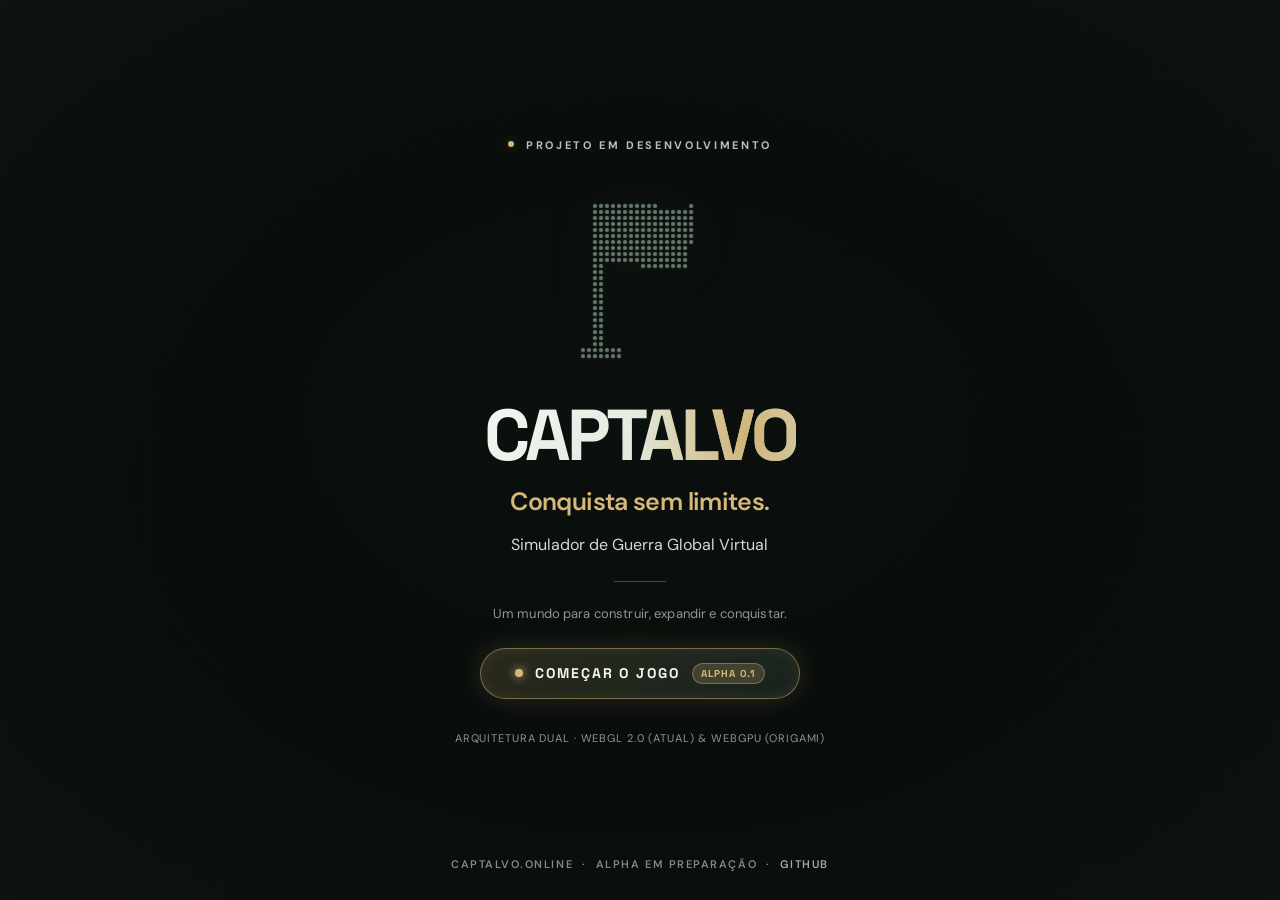
==== commit 7a74ce54: "fix(home): restore rich Captalvo home simulation and seamlessly integrate dual-engine launcher" ====
--- a/public/index.html
+++ b/public/index.html
@@ -6,673 +6,1068 @@
     <meta name="robots" content="noindex, nofollow">
     <meta name="theme-color" content="#070a09">
     <meta name="color-scheme" content="dark">
-    <meta name="description" content="Captalvo — Simulador de Guerra Global Virtual. Selecione o motor de execução para Command & Conquer: Generals Zero Hour (WebGL 2.0 ou WebGPU Origami).">
-    <title>Captalvo — Seleção de Motor (WebGL 2.0 / WebGPU)</title>
+    <meta name="description" content="Captalvo — Conquista sem limites. Simulador de Guerra Global Virtual. Baseado no motor Command & Conquer Generals Zero Hour via WebAssembly.">
+    <title>Captalvo — Conquista sem limites</title>
 
     <!-- Google Fonts -->
     <link rel="preconnect" href="https://fonts.googleapis.com">
     <link rel="preconnect" href="https://fonts.gstatic.com" crossorigin>
-    <link href="https://fonts.googleapis.com/css2?family=DM+Sans:wght@400;500;600;700&family=Space+Grotesk:wght@500;600;700;800&family=JetBrains+Mono:wght@400;600&display=swap" rel="stylesheet">
-
-    <!-- Anti-Cache Directives -->
+    <link href="https://fonts.googleapis.com/css2?family=DM+Sans:wght@400;500;600;700&family=Space+Grotesk:wght@500;600;700&display=swap" rel="stylesheet">
+
+    <!-- Anti-Cache Directives (Meta Tags) -->
     <meta http-equiv="Cache-Control" content="no-cache, no-store, must-revalidate">
     <meta http-equiv="Pragma" content="no-cache">
     <meta http-equiv="Expires" content="0">
 
-    <style>
-        :root {
-            --bg-base: #070a09;
-            --bg-card: rgba(14, 20, 17, 0.88);
-            --bg-card-hover: rgba(20, 30, 25, 0.95);
-            --border-dim: rgba(98, 120, 107, 0.28);
-            --border-bright: rgba(46, 204, 113, 0.5);
-            --text-main: #f0f4f2;
-            --text-muted: #8b9d94;
-            --accent-green: #2ecc71;
-            --accent-gold: #ffd700;
-            --accent-cyan: #00d9ff;
-            --accent-red: #e74c3c;
-            --font-main: 'DM Sans', sans-serif;
-            --font-display: 'Space Grotesk', sans-serif;
-            --font-mono: 'JetBrains Mono', monospace;
+    <!-- Early Anti-Cache & Timestamp Guardian Script -->
+    <script>
+    (function() {
+        var BUILD_TIME = Date.now();
+        window.__CAPTALVO_BUILD_TIME__ = BUILD_TIME;
+
+        // 1. Bfcache Killer: Force reload if restored from browser memory cache
+        window.addEventListener('pageshow', function(event) {
+            if (event.persisted) {
+                console.warn('[Captalvo] Detectada restauração de cache (bfcache). Forçando reload...');
+                window.location.reload();
+            }
+        });
+
+        // 2. Dynamic timestamp helper
+        function appendTimestamp(url) {
+            if (!url || typeof url !== 'string') return url;
+            if (url.startsWith('data:') || url.startsWith('blob:')) return url;
+            if (url.startsWith('http://') || url.startsWith('https://')) {
+                if (!url.includes(window.location.host)) return url;
+            }
+            var sep = url.indexOf('?') === -1 ? '?' : '&';
+            if (/[?&](t|_t|v)=\d+/.test(url)) {
+                return url.replace(/([?&](?:t|_t|v)=)\d+/, '$1' + BUILD_TIME);
+            }
+            return url + sep + 't=' + BUILD_TIME;
         }
 
-        * {
-            box-sizing: border-box;
-            margin: 0;
-            padding: 0;
-        }
-
-        body {
-            background-color: var(--bg-base);
-            color: var(--text-main);
-            font-family: var(--font-main);
-            min-height: 100vh;
-            display: flex;
-            flex-direction: column;
-            align-items: center;
-            justify-content: space-between;
-            overflow-x: hidden;
-            position: relative;
-        }
-
-        /* Tactical Background Grid & Glow */
-        body::before {
-            content: '';
-            position: fixed;
-            inset: 0;
-            background-image: 
-                linear-gradient(rgba(46, 204, 113, 0.03) 1px, transparent 1px),
-                linear-gradient(90deg, rgba(46, 204, 113, 0.03) 1px, transparent 1px);
-            background-size: 40px 40px;
-            pointer-events: none;
-            z-index: 0;
-        }
-
-        body::after {
-            content: '';
-            position: fixed;
-            top: -20%;
-            left: 50%;
-            transform: translateX(-50%);
-            width: 800px;
-            height: 400px;
-            background: radial-gradient(circle, rgba(0, 217, 255, 0.08) 0%, rgba(46, 204, 113, 0.04) 40%, transparent 70%);
-            pointer-events: none;
-            z-index: 0;
-        }
-
-        .container {
-            width: 100%;
-            max-width: 1180px;
-            padding: 40px 24px;
-            z-index: 1;
-            display: flex;
-            flex-direction: column;
-            gap: 32px;
-        }
-
-        /* Header */
-        header {
-            text-align: center;
-            display: flex;
-            flex-direction: column;
-            align-items: center;
-            gap: 12px;
-        }
-
-        .brand-badge {
-            display: inline-flex;
-            align-items: center;
-            gap: 8px;
-            padding: 6px 14px;
-            background: rgba(46, 204, 113, 0.1);
-            border: 1px solid rgba(46, 204, 113, 0.3);
-            border-radius: 999px;
-            font-family: var(--font-mono);
-            font-size: 11px;
-            font-weight: 600;
-            color: var(--accent-green);
-            letter-spacing: 1px;
-            text-transform: uppercase;
-        }
-
-        .pulse-dot {
-            width: 7px;
-            height: 7px;
-            background: var(--accent-green);
-            border-radius: 50%;
-            box-shadow: 0 0 8px var(--accent-green);
-            animation: pulse 2s infinite;
-        }
-
-        @keyframes pulse {
-            0%, 100% { opacity: 1; transform: scale(1); }
-            50% { opacity: 0.4; transform: scale(0.85); }
-        }
-
-        h1.main-title {
-            font-family: var(--font-display);
-            font-size: clamp(2rem, 4vw, 3.2rem);
-            font-weight: 800;
-            letter-spacing: -0.5px;
-            text-transform: uppercase;
-            background: linear-gradient(135deg, #ffffff 40%, #8b9d94 100%);
-            -webkit-background-clip: text;
-            -webkit-text-fill-color: transparent;
-        }
-
-        p.subtitle {
-            font-size: 1.05rem;
-            color: var(--text-muted);
-            max-width: 680px;
-            line-height: 1.5;
-        }
-
-        /* Diagnostic Bar */
-        .hardware-probe-bar {
-            background: rgba(14, 20, 17, 0.7);
-            border: 1px solid var(--border-dim);
-            border-radius: 12px;
-            padding: 14px 20px;
-            display: flex;
-            flex-wrap: wrap;
-            align-items: center;
-            justify-content: space-between;
-            gap: 16px;
-            font-size: 12px;
-            font-family: var(--font-mono);
-            backdrop-filter: blur(8px);
-        }
-
-        .probe-items {
-            display: flex;
-            flex-wrap: wrap;
-            align-items: center;
-            gap: 20px;
-        }
-
-        .probe-item {
-            display: flex;
-            align-items: center;
-            gap: 8px;
-        }
-
-        .probe-label {
-            color: var(--text-muted);
-        }
-
-        .probe-value {
-            font-weight: 600;
-            color: var(--text-main);
-        }
-
-        .badge-status {
-            padding: 3px 8px;
-            border-radius: 4px;
-            font-size: 11px;
-            font-weight: 600;
-        }
-
-        .badge-ready {
-            background: rgba(46, 204, 113, 0.15);
-            color: var(--accent-green);
-            border: 1px solid rgba(46, 204, 113, 0.4);
-        }
-
-        .badge-warn {
-            background: rgba(255, 215, 0, 0.15);
-            color: var(--accent-gold);
-            border: 1px solid rgba(255, 215, 0, 0.4);
-        }
-
-        .badge-alert {
-            background: rgba(231, 76, 60, 0.15);
-            color: var(--accent-red);
-            border: 1px solid rgba(231, 76, 60, 0.4);
-        }
-
-        /* Dual Engines Grid */
-        .engine-grid {
-            display: grid;
-            grid-template-columns: repeat(auto-fit, minmax(340px, 1fr));
-            gap: 28px;
-        }
-
-        .engine-card {
-            background: var(--bg-card);
-            border: 1px solid var(--border-dim);
-            border-radius: 16px;
-            padding: 28px;
-            display: flex;
-            flex-direction: column;
-            justify-content: space-between;
-            gap: 24px;
-            transition: all 0.25s cubic-bezier(0.16, 1, 0.3, 1);
-            position: relative;
-            overflow: hidden;
-            backdrop-filter: blur(12px);
-        }
-
-        .engine-card:hover {
-            transform: translateY(-4px);
-            background: var(--bg-card-hover);
-        }
-
-        .engine-card.card-webgl {
-            border-top: 3px solid var(--accent-green);
-        }
-
-        .engine-card.card-webgl:hover {
-            border-color: rgba(46, 204, 113, 0.6);
-            box-shadow: 0 12px 32px rgba(46, 204, 113, 0.1);
-        }
-
-        .engine-card.card-webgpu {
-            border-top: 3px solid var(--accent-cyan);
-        }
-
-        .engine-card.card-webgpu:hover {
-            border-color: rgba(0, 217, 255, 0.6);
-            box-shadow: 0 12px 32px rgba(0, 217, 255, 0.12);
-        }
-
-        .card-top {
-            display: flex;
-            flex-direction: column;
-            gap: 16px;
-        }
-
-        .card-header-bar {
-            display: flex;
-            align-items: center;
-            justify-content: space-between;
-            gap: 12px;
-        }
-
-        .engine-tag {
-            font-family: var(--font-mono);
-            font-size: 11px;
-            font-weight: 700;
-            letter-spacing: 0.5px;
-            padding: 4px 10px;
-            border-radius: 4px;
-            text-transform: uppercase;
-        }
-
-        .tag-webgl {
-            background: rgba(46, 204, 113, 0.12);
-            color: var(--accent-green);
-            border: 1px solid rgba(46, 204, 113, 0.3);
-        }
-
-        .tag-webgpu {
-            background: rgba(0, 217, 255, 0.12);
-            color: var(--accent-cyan);
-            border: 1px solid rgba(0, 217, 255, 0.3);
-        }
-
-        .engine-title {
-            font-family: var(--font-display);
-            font-size: 1.55rem;
-            font-weight: 700;
-            color: #ffffff;
-            display: flex;
-            align-items: center;
-            gap: 10px;
-        }
-
-        .engine-desc {
-            font-size: 0.95rem;
-            color: var(--text-muted);
-            line-height: 1.55;
-        }
-
-        .feature-list {
-            list-style: none;
-            display: flex;
-            flex-direction: column;
-            gap: 10px;
-            font-size: 0.88rem;
-        }
-
-        .feature-list li {
-            display: flex;
-            align-items: flex-start;
-            gap: 10px;
-            color: #cfdad5;
-            line-height: 1.4;
-        }
-
-        .feature-icon {
-            font-size: 14px;
-            flex-shrink: 0;
-            margin-top: 1px;
-        }
-
-        .notice-box {
-            padding: 12px 14px;
-            border-radius: 8px;
-            font-size: 0.84rem;
-            line-height: 1.45;
-        }
-
-        .notice-webgl {
-            background: rgba(255, 215, 0, 0.08);
-            border-left: 3px solid var(--accent-gold);
-            color: #f7e082;
-        }
-
-        .notice-webgpu {
-            background: rgba(0, 217, 255, 0.08);
-            border-left: 3px solid var(--accent-cyan);
-            color: #a4edfc;
-        }
-
-        .btn-launch {
-            display: flex;
-            align-items: center;
-            justify-content: center;
-            gap: 10px;
-            width: 100%;
-            padding: 16px 24px;
-            border-radius: 8px;
-            font-family: var(--font-display);
-            font-size: 1.05rem;
-            font-weight: 700;
-            text-transform: uppercase;
-            letter-spacing: 0.5px;
-            cursor: pointer;
-            text-decoration: none;
-            transition: all 0.2s ease;
-            border: none;
-        }
-
-        .btn-webgl {
-            background: linear-gradient(135deg, #2ecc71 0%, #27ae60 100%);
-            color: #070a09;
-            box-shadow: 0 4px 18px rgba(46, 204, 113, 0.3);
-        }
-
-        .btn-webgl:hover {
-            background: linear-gradient(135deg, #38e280 0%, #2ecc71 100%);
-            box-shadow: 0 6px 24px rgba(46, 204, 113, 0.45);
-        }
-
-        .btn-webgpu {
-            background: linear-gradient(135deg, #00d9ff 0%, #0099cc 100%);
-            color: #020b12;
-            box-shadow: 0 4px 18px rgba(0, 217, 255, 0.3);
-        }
-
-        .btn-webgpu:hover:not(:disabled) {
-            background: linear-gradient(135deg, #33e1ff 0%, #00b3ee 100%);
-            box-shadow: 0 6px 24px rgba(0, 217, 255, 0.45);
-        }
-
-        .btn-webgpu:disabled {
-            background: #2a3b34;
-            color: #63756c;
-            cursor: not-allowed;
-            box-shadow: none;
-            border: 1px solid rgba(255, 255, 255, 0.1);
-        }
-
-        /* Footer */
-        footer {
-            width: 100%;
-            max-width: 1180px;
-            padding: 24px;
-            z-index: 1;
-            border-top: 1px solid var(--border-dim);
-            display: flex;
-            flex-wrap: wrap;
-            align-items: center;
-            justify-content: space-between;
-            gap: 16px;
-            font-size: 0.82rem;
-            color: var(--text-muted);
-        }
-
-        footer a {
-            color: var(--text-main);
-            text-decoration: none;
-            transition: color 0.2s;
-        }
-
-        footer a:hover {
-            color: var(--accent-green);
-        }
-
-        .footer-links {
-            display: flex;
-            gap: 16px;
-        }
-
-        @media (max-width: 768px) {
-            .hardware-probe-bar {
-                flex-direction: column;
-                align-items: flex-start;
+        // 3. Monkey-patch document.createElement to ensure dynamically added scripts/links have timestamps
+        var originalCreateElement = document.createElement.bind(document);
+        document.createElement = function(tagName, options) {
+            var el = originalCreateElement(tagName, options);
+            var tag = tagName ? tagName.toLowerCase() : '';
+            if (tag === 'script') {
+                var origSetAttrScript = el.setAttribute.bind(el);
+                el.setAttribute = function(name, value) {
+                    if (name && name.toLowerCase() === 'src' && value) {
+                        value = appendTimestamp(value);
+                    }
+                    return origSetAttrScript(name, value);
+                };
+                Object.defineProperty(el, 'src', {
+                    set: function(val) { el.setAttribute('src', val); },
+                    get: function() { return el.getAttribute('src') || ''; },
+                    configurable: true
+                });
+            } else if (tag === 'link') {
+                var origSetAttrLink = el.setAttribute.bind(el);
+                el.setAttribute = function(name, value) {
+                    if (name && name.toLowerCase() === 'href' && value && (el.rel === 'stylesheet' || !el.rel)) {
+                        value = appendTimestamp(value);
+                    }
+                    return origSetAttrLink(name, value);
+                };
+                Object.defineProperty(el, 'href', {
+                    set: function(val) { el.setAttribute('href', val); },
+                    get: function() { return el.getAttribute('href') || ''; },
+                    configurable: true
+                });
             }
-            .engine-grid {
-                grid-template-columns: 1fr;
+            return el;
+        };
+
+        // 4. Global Hard-Purge Cache & Reload Function
+        window.CaptalvoBustCacheAndReload = async function(silent) {
+            if (!silent) {
+                console.log('[Captalvo] Purgando caches, service workers, sessões e cookies...');
             }
-        }
-    </style>
+            try {
+                if ('caches' in window) {
+                    var keys = await caches.keys();
+                    await Promise.all(keys.map(function(k) { return caches.delete(k); }));
+                }
+            } catch (e) {}
+
+            try {
+                if ('serviceWorker' in navigator) {
+                    var regs = await navigator.serviceWorker.getRegistrations();
+                    await Promise.all(regs.map(function(r) { return r.unregister(); }));
+                }
+            } catch (e) {}
+
+            try {
+                sessionStorage.clear();
+                var toRemove = [];
+                for (var i = 0; i < localStorage.length; i++) {
+                    var k = localStorage.key(i);
+                    if (k && !k.startsWith('captalvo_persistent_')) {
+                        toRemove.push(k);
+                    }
+                }
+                toRemove.forEach(function(k) { localStorage.removeItem(k); });
+            } catch (e) {}
+
+            try {
+                var cookies = document.cookie.split(';');
+                for (var j = 0; j < cookies.length; j++) {
+                    var c = cookies[j];
+                    var eq = c.indexOf('=');
+                    var name = eq > -1 ? c.substring(0, eq).trim() : c.trim();
+                    if (name) {
+                        document.cookie = name + '=;expires=Thu, 01 Jan 1970 00:00:00 GMT;path=/;domain=' + window.location.hostname;
+                        document.cookie = name + '=;expires=Thu, 01 Jan 1970 00:00:00 GMT;path=/';
+                    }
+                }
+            } catch (e) {}
+
+            var cleanUrl = window.location.origin + window.location.pathname + '?_nocache=' + Date.now();
+            window.location.replace(cleanUrl);
+        };
+    })();
+    </script>
+
+    <link rel="stylesheet" href="captalvo.css?t=1793803745">
 </head>
 <body>
 
-    <div class="container">
-        <!-- Header -->
-        <header>
-            <div class="brand-badge">
-                <span class="pulse-dot"></span>
-                <span>Captalvo System Core &bull; Versão 0.2.0-Alpha</span>
-            </div>
-            <h1 class="main-title">Seletor de Motor Zero Hour</h1>
-            <p class="subtitle">
-                Arquitetura dual e independente para execução de <strong>Command &amp; Conquer Generals: Zero Hour</strong> no navegador. Escolha o motor para iniciar sua simulação tática.
+    <!-- Fullscreen Cinematic Intro & Real Loading HUD Overlay -->
+    <div id="intro-video-overlay" style="display:none;">
+        <video id="intro-video" src="Command-Conquer-Generals-Zero-Hour-Intro-1080p.mp4" playsinline preload="auto"></video>
+        
+        <!-- HUD de Carregamento Sobreposto -->
+        <div id="intro-loading-hud" class="intro-hud-overlay">
+            <div class="intro-hud-header">
+                <div class="intro-hud-brand">
+                    <span class="intro-hud-tag">SISTEMA MILITAR GLOBAL &bull; C&amp;C GENERALS</span>
+                    <h3 id="intro-loading-status" class="intro-hud-title">INICIALIZANDO ZERO HOUR</h3>
+                </div>
+                <div id="intro-loading-pct" class="intro-hud-pct">0%</div>
+            </div>
+            <div class="progress-track intro-progress-track">
+                <div id="intro-loading-fill" class="progress-fill"></div>
+            </div>
+            <div class="intro-hud-footer">
+                <span id="intro-loading-detail" class="intro-hud-detail">Preparando arquivos do jogo...</span>
+                <span id="intro-video-time" class="intro-hud-timer">00:00 / 01:11</span>
+            </div>
+        </div>
+
+        <!-- Botão Pular Introdução (Aparece somente quando o jogo estiver 100% carregado) -->
+        <button id="btn-skip-intro" class="btn-skip-intro" type="button" style="display:none;">
+            Pular Introdução ▶
+        </button>
+    </div>
+
+    <!-- WebGL Game Canvas Container -->
+    <div id="game-container" style="display:none;">
+        <canvas id="canvas" tabindex="-1" width="800" height="600" oncontextmenu="event.preventDefault()"></canvas>
+    </div>
+
+    <!-- In-Game Floating Escape Bar -->
+    <div id="game-escape-bar" style="display:none;">
+        <button id="btn-exit-game" type="button">◀ Menu Captalvo</button>
+        <button id="btn-game-afterburner" type="button">🔥 Afterburner</button>
+        <button id="btn-game-console" type="button">💻 Console</button>
+        <span id="game-fps-counter" class="game-hud-fps">-- FPS</span>
+    </div>
+
+    <!-- Home View: Tactical Matrix & Brand Stack -->
+    <main id="home-main">
+        <canvas id="map" aria-hidden="true"></canvas>
+
+        <div class="stack">
+            <p class="eyebrow">Projeto em desenvolvimento</p>
+            <canvas id="logo" role="img" aria-label="Símbolo de bandeira do Captalvo"></canvas>
+
+            <div class="titles">
+                <h1 class="status" id="status">CAPTALVO</h1>
+                <p class="tagline">Conquista sem limites.</p>
+                <p class="description">Simulador de Guerra Global Virtual</p>
+            </div>
+
+            <span class="rule" aria-hidden="true"></span>
+
+            <p class="note">Um mundo para construir, expandir e conquistar.</p>
+
+            <!-- Action Area: Botão que abre o modal para começar o jogo e revela menus -->
+            <div class="launcher-cta-wrap">
+                <button id="btn-open-launcher" class="btn-launcher-cta" type="button">
+                    <span class="btn-pulse-dot"></span>
+                    <span class="btn-cta-label">COMEÇAR O JOGO</span>
+                    <span class="btn-cta-badge">ALPHA 0.1</span>
+                </button>
+
+                <!-- Quick Dock com atalhos diretos -->
+                <div id="home-quick-dock" class="quick-dock hidden">
+                    <a href="/webgl2/" class="dock-pill btn-primary" style="text-decoration:none; display:inline-flex; align-items:center;">
+                        ▶ JOGAR WEBGL 2.0
+                    </a>
+                    <a href="/webgpu/" class="dock-pill" style="text-decoration:none; display:inline-flex; align-items:center; border-color:#00d9ff; color:#00d9ff;">
+                        ⚡ JOGAR WEBGPU
+                    </a>
+                    <button id="btn-dock-files" class="dock-pill" type="button">
+                        📁 ARQUIVOS DO JOGO
+                    </button>
+                    <button id="btn-dock-import" class="dock-pill" type="button">
+                        📁 IMPORTAR .BIG
+                    </button>
+                    <button id="btn-dock-afterburner" class="dock-pill" type="button">
+                        🔥 AFTERBURNER
+                    </button>
+                    <button id="btn-dock-diag" class="dock-pill" type="button">
+                        🔬 DIAGNÓSTICO
+                    </button>
+                    <button id="btn-dock-console" class="dock-pill" type="button">
+                        💻 CONSOLE
+                    </button>
+                    <button id="btn-dock-settings" class="dock-pill" type="button">
+                        ⚙️ CONFIGURAÇÕES
+                    </button>
+                </div>
+
+                <div class="engine-meta-note">
+                    Arquitetura Dual &middot; WebGL 2.0 (Atual) &amp; WebGPU (Origami)
+                </div>
+            </div>
+        </div>
+
+        <footer>
+            <p>
+                CAPTALVO.ONLINE &nbsp;&middot;&nbsp; ALPHA EM PREPARAÇÃO &nbsp;&middot;&nbsp; 
+                <a href="https://github.com/captalvo-tech/captalvo" target="_blank" rel="noopener noreferrer">GITHUB</a>
             </p>
-        </header>
-
-        <!-- Hardware & Feature Probe Bar -->
-        <div class="hardware-probe-bar">
-            <div class="probe-items">
-                <div class="probe-item">
-                    <span class="probe-label">GPU WebGL 2.0:</span>
-                    <span id="probe-webgl-status" class="badge-status badge-ready">Testando...</span>
-                </div>
-                <div class="probe-item">
-                    <span class="probe-label">WebGPU Nativo:</span>
-                    <span id="probe-webgpu-status" class="badge-status badge-warn">Verificando...</span>
-                </div>
-                <div class="probe-item">
-                    <span class="probe-label">RAM / Heap:</span>
-                    <span id="probe-ram-status" class="probe-value">-- GB</span>
-                </div>
-                <div class="probe-item">
-                    <span class="probe-label">Isolamento COOP/COEP:</span>
-                    <span id="probe-coi-status" class="badge-status badge-ready">--</span>
-                </div>
-            </div>
-            <div id="probe-details" style="color:var(--text-muted); font-size:11px;">
-                Identificando subsistemas de renderização...
+        </footer>
+    </main>
+
+    <!-- Hidden File Input for fallback selection -->
+    <input type="file" id="file-input-fallback" multiple accept=".big" style="display: none;">
+
+    <!-- Modal: Launcher / Central de Operações -->
+    <div id="modal-launcher" class="modal-overlay">
+        <div class="modal-card">
+            <div class="modal-header">
+                <h3 class="modal-title">Central de Operações &middot; Alpha</h3>
+                <button class="modal-close" type="button">&times;</button>
+            </div>
+            <div class="modal-body">
+                <!-- Status Card -->
+                <div class="status-card">
+                    <div class="status-row">
+                        <span class="status-label">Armazenamento Navegador:</span>
+                        <span id="storage-badge" class="status-badge badge-info">Detectando...</span>
+                    </div>
+                    <div class="status-row">
+                        <span class="status-label">Arquivos do Jogo (.BIG):</span>
+                        <span id="assets-badge" class="status-badge badge-missing">Verificando...</span>
+                    </div>
+                    <div class="status-row">
+                        <span class="status-label">Servidor Backend:</span>
+                        <span id="backend-badge" class="status-badge badge-info">Conectando...</span>
+                    </div>
+                    <div class="status-row">
+                        <span class="status-label">Modo de Armazenamento:</span>
+                        <select id="select-storage-mode" class="select-tactical">
+                            <option value="automatic">AUTOMÁTICO (Adaptativo)</option>
+                            <option value="turbo">TURBO (Pré-carregamento RAM)</option>
+                            <option value="balanced">EQUILIBRADO (OPFS + RAM)</option>
+                            <option value="economic">ECONÔMICO (Menor uso RAM)</option>
+                        </select>
+                    </div>
+                </div>
+
+                <!-- Action Buttons -->
+                <div class="action-buttons">
+                    <!-- Dual Engine Selector Cards -->
+                    <div class="dual-engine-selector" style="display:flex; flex-direction:column; gap:12px; margin-bottom:12px;">
+                        <!-- Engine 1: WebGL 2.0 -->
+                        <div style="background:rgba(46,204,113,0.08); border:1px solid rgba(46,204,113,0.35); border-radius:8px; padding:14px; text-align:left;">
+                            <div style="display:flex; justify-content:space-between; align-items:center; margin-bottom:6px;">
+                                <strong style="color:#2ecc71; font-size:13px; text-transform:uppercase; letter-spacing:0.5px;">Motor WebGL 2.0 (SAGE)</strong>
+                                <span class="status-badge badge-ready" style="font-size:10px;">Menu 100% Clicável</span>
+                            </div>
+                            <p style="font-size:11px; color:var(--muted); margin-bottom:10px; line-height:1.4;">
+                                Menu original interativo, áudio de interface calibrado, HUD Afterburner e telemetria.
+                                <br><small style="color:#f1c40f;">⚠️ Partidas 3D em desenvolvimento (travamentos sob investigação).</small>
+                            </p>
+                            <div style="display:flex; gap:8px;">
+                                <a href="/webgl2/" class="btn-primary" style="flex:1; text-align:center; text-decoration:none; padding:10px 14px; font-size:12px; font-weight:700;">
+                                    ▶ INICIAR WEBGL 2.0
+                                </a>
+                                <button id="btn-play" class="btn-secondary" type="button" style="padding:10px 14px; font-size:12px;" disabled title="Carregar no modo local">
+                                    Jogar Aqui
+                                </button>
+                            </div>
+                        </div>
+
+                        <!-- Engine 2: WebGPU Origami -->
+                        <div style="background:rgba(0,217,255,0.08); border:1px solid rgba(0,217,255,0.35); border-radius:8px; padding:14px; text-align:left;">
+                            <div style="display:flex; justify-content:space-between; align-items:center; margin-bottom:6px;">
+                                <strong style="color:#00d9ff; font-size:13px; text-transform:uppercase; letter-spacing:0.5px;">Motor WebGPU (Origami)</strong>
+                                <span class="status-badge badge-info" style="font-size:10px;">Nova Engine</span>
+                            </div>
+                            <p style="font-size:11px; color:var(--muted); margin-bottom:10px; line-height:1.4;">
+                                Implementação baseada em GeneralsX (origami-ltd commit 46382a3). Heap de 2 GiB e shaders DXVK.
+                                <br><small style="color:#00d9ff;">⚡ Requer navegador com suporte a WebGPU (Chrome 113+, Edge 113+).</small>
+                            </p>
+                            <a href="/webgpu/" class="btn-primary" style="display:block; text-align:center; text-decoration:none; padding:10px 14px; font-size:12px; font-weight:700; background:linear-gradient(135deg,#00d9ff,#0099cc); color:#020b12;">
+                                ⚡ INICIAR WEBGPU (ORIGAMI)
+                            </a>
+                        </div>
+                    </div>
+                    <button id="btn-open-game-files" class="btn-secondary" style="border-color:var(--accent-gold); color:var(--accent-gold);" type="button">
+                        📁 Gerenciador de Arquivos do Jogo (.BIG)
+                    </button>
+                    <button id="btn-import-assets" class="btn-secondary" type="button">
+                        📥 Importação Rápida de Pasta
+                    </button>
+
+                    <div class="button-grid">
+                        <button id="btn-diag" class="btn-secondary" type="button">
+                            🔬 Diagnósticos
+                        </button>
+                        <button id="btn-afterburner" class="btn-secondary" type="button">
+                            🔥 Afterburner HUD
+                        </button>
+                        <button id="btn-toggle-console" class="btn-secondary" type="button">
+                            💻 Console
+                        </button>
+                        <button id="btn-settings" class="btn-secondary" type="button">
+                            ⚙️ Configurações
+                        </button>
+                        <button id="btn-info" class="btn-secondary" type="button">
+                            ℹ️ Sobre a Alpha
+                        </button>
+                    </div>
+                </div>
+
+                <!-- Loading Progress -->
+                <div id="progress-container">
+                    <div class="progress-header">
+                        <span id="main-progress-status">INICIALIZANDO MOTOR</span>
+                    </div>
+                    <div class="progress-track">
+                        <div id="main-progress-fill" class="progress-fill"></div>
+                    </div>
+                    <div id="main-progress-detail" class="progress-detail">Carregando módulos...</div>
+                </div>
             </div>
         </div>
-
-        <!-- Engine Cards -->
-        <div class="engine-grid">
-            <!-- Card 1: WebGL 2.0 Engine -->
-            <div class="engine-card card-webgl">
-                <div class="card-top">
-                    <div class="card-header-bar">
-                        <span class="engine-tag tag-webgl">Motor Atual</span>
-                        <span class="badge-status badge-ready">Menu Navegável &amp; Clicável</span>
-                    </div>
-
-                    <h2 class="engine-title">
-                        <span>WebGL 2.0 (SAGE)</span>
-                    </h2>
-
-                    <p class="engine-desc">
-                        Nossa implementação clássica do motor Zero Hour adaptada com WebAssembly, SDL2 e subsistema de áudio Miles Sound System emulada via Web Audio API.
+    </div>
+
+    <!-- Modal: Import Assets -->
+    <div id="modal-import" class="modal-overlay">
+        <div class="modal-card">
+            <div class="modal-header">
+                <h3 class="modal-title">Importar Arquivos do Jogo</h3>
+                <button class="modal-close" type="button">&times;</button>
+            </div>
+            <div class="modal-body">
+                <p>
+                    Por motivos de conformidade de direitos autorais, os dados comerciais de 
+                    <strong>Command &amp; Conquer: Generals Zero Hour</strong> não são distribuídos em nosso servidor público.
+                </p>
+                <p>
+                    Selecione a pasta onde seu jogo legítimo está instalado (EA App ou Steam) para carregar os arquivos 
+                    diretamente no armazenamento privativo do seu navegador (OPFS). 
+                    <strong>Nenhum arquivo comercial é enviado para a internet.</strong>
+                </p>
+
+                <div id="import-drop-zone" class="drop-zone">
+                    <div class="drop-icon">📂</div>
+                    <strong style="display:block; margin-bottom:6px; color:var(--accent-gold);">
+                        Clique abaixo para selecionar sua pasta do jogo
+                    </strong>
+                    <span style="font-size:11px; color:var(--muted);">
+                        Ex: <code>D:\Command and Conquer Generals Zero Hour</code> ou arraste arquivos <code>.big</code> aqui
+                    </span>
+                </div>
+
+                <div class="button-grid" style="margin-bottom: 14px;">
+                    <button id="btn-pick-folder" class="btn-primary" style="font-size: 13px; padding: 12px;" type="button">
+                        Selecionar Pasta Completa
+                    </button>
+                    <button id="btn-pick-files" class="btn-secondary" style="font-size: 13px; padding: 12px;" type="button">
+                        Selecionar Arquivos .BIG
+                    </button>
+                </div>
+
+                <div id="import-progress-wrap" style="display:none; margin-bottom:14px;">
+                    <div class="progress-track">
+                        <div id="import-progress-bar" class="progress-fill"></div>
+                    </div>
+                    <div id="import-progress-detail" class="progress-detail">Inspecionando arquivos...</div>
+                </div>
+
+                <!-- Checklist Banner da Pasta Selecionada -->
+                <div id="folder-checklist-banner" style="display:none; margin-bottom: 14px; padding: 12px 14px; background: rgba(229, 169, 59, 0.12); border: 1px solid rgba(229, 169, 59, 0.4); border-radius: 4px;">
+                    <div style="display:flex; justify-content:space-between; align-items:center;">
+                        <span id="folder-checklist-title" style="font-weight:700; color:var(--accent-gold); font-size:13px;">Checklist da Pasta: 0 arquivos</span>
+                        <span id="folder-checklist-status" class="status-badge badge-ready">Validado</span>
+                    </div>
+                    <div id="folder-checklist-subtitle" style="font-size:11px; color:var(--muted); margin-top:4px;">
+                        Arquivos identificados na pasta e prontos para inicialização.
+                    </div>
+                </div>
+
+                <button id="btn-modal-play" class="btn-primary" style="display:none; width:100%; font-size:14px; padding:14px; margin-bottom:14px;" type="button">
+                    ▶ JOGAR C&amp;C GENERALS ZERO HOUR
+                </button>
+
+                <h4>Checklist dos Arquivos</h4>
+                <div id="modal-asset-list" class="asset-list">
+                    <!-- Populated dynamically -->
+                </div>
+            </div>
+        </div>
+    </div>
+
+    
+    <!-- Modal: Independent Game Files Manager (Section 4.3) -->
+    <div id="modal-game-files" class="modal-overlay">
+        <div class="modal-card" style="width: min(980px, 96vw); max-height: 90vh; display: flex; flex-direction: column;">
+            <div class="modal-header">
+                <div>
+                    <h3 class="modal-title">📁 Arquivos do Jogo &middot; Asset Manager</h3>
+                    <div class="modal-subtitle">Gerenciamento direto dos 33 arquivos (.big) no navegador &bull; OPFS &bull; IndexedDB</div>
+                </div>
+                <button class="modal-close" type="button">&times;</button>
+            </div>
+            <div class="modal-body" style="overflow-y: auto; flex: 1;">
+                <!-- Quota & Status Summary Banner -->
+                <div class="storage-summary-banner">
+                    <div class="storage-sum-item">
+                        <span class="storage-sum-label">Cota do Navegador:</span>
+                        <span id="gf-quota-val" class="storage-sum-val">-- GB</span>
+                    </div>
+                    <div class="storage-sum-item">
+                        <span class="storage-sum-label">Espaço Utilizado:</span>
+                        <span id="gf-used-val" class="storage-sum-val">-- MB</span>
+                    </div>
+                    <div class="storage-sum-item">
+                        <span class="storage-sum-label">Persistência OPFS:</span>
+                        <span id="gf-persisted-val" class="status-badge badge-ready">Ativo</span>
+                    </div>
+                    <div class="storage-sum-item">
+                        <span class="storage-sum-label">Cache em RAM:</span>
+                        <span id="gf-ram-cache-val" class="storage-sum-val">-- MB</span>
+                    </div>
+                </div>
+
+                <!-- Action Toolbar -->
+                <div class="game-files-toolbar">
+                    <button id="gf-btn-import-folder" class="btn-primary" style="font-size:12px; padding:8px 14px;" type="button">
+                        📂 Importar Pasta do Jogo
+                    </button>
+                    <button id="gf-btn-import-files" class="btn-secondary" style="font-size:12px; padding:8px 14px;" type="button">
+                        📄 Importar Arquivos .BIG
+                    </button>
+                    <button id="gf-btn-verify-all" class="btn-secondary" style="font-size:12px; padding:8px 14px;" type="button">
+                        🔍 Verificar Integridade Geral
+                    </button>
+                    <button id="gf-btn-clear-ram" class="btn-secondary" style="font-size:12px; padding:8px 14px; border-color:var(--accent-gold); color:var(--accent-gold);" type="button">
+                        🧹 Limpar Cache RAM
+                    </button>
+                    <button id="gf-btn-wipe-all" class="btn-secondary" style="font-size:12px; padding:8px 14px; border-color:var(--accent-red); color:var(--accent-red);" type="button">
+                        🗑️ Excluir Todos os Arquivos
+                    </button>
+                </div>
+
+                <!-- Progress Bar -->
+                <div id="gf-progress-wrap" style="display:none; margin: 12px 0;">
+                    <div class="progress-track">
+                        <div id="gf-progress-bar" class="progress-fill"></div>
+                    </div>
+                    <div id="gf-progress-detail" class="progress-detail">Processando...</div>
+                </div>
+
+                <!-- Files Table -->
+                <div class="game-files-table-wrap">
+                    <table class="tactical-table">
+                        <thead>
+                            <tr>
+                                <th>Arquivo</th>
+                                <th>Tipo</th>
+                                <th>Tamanho</th>
+                                <th>Hash SHA-256</th>
+                                <th>Integridade</th>
+                                <th>RAM</th>
+                                <th>Ações</th>
+                            </tr>
+                        </thead>
+                        <tbody id="game-files-table-body">
+                            <!-- Dynamically populated -->
+                        </tbody>
+                    </table>
+                </div>
+            </div>
+        </div>
+    </div>
+
+    <!-- Modal: Settings -->
+    <div id="modal-settings" class="modal-overlay">
+        <div class="modal-card">
+            <div class="modal-header">
+                <h3 class="modal-title">Configurações</h3>
+                <button class="modal-close" type="button">&times;</button>
+            </div>
+            <div class="modal-body">
+                <h4>Gráficos e Desempenho</h4>
+                <div style="margin-bottom: 14px;">
+                    <label style="display:flex; justify-content:space-between; align-items:center;">
+                        <span>Limite de Taxa de Quadros (FPS):</span>
+                        <select id="setting-fps" style="background:#090e0b; color:var(--ink); border:1px solid var(--border-color); padding:6px 10px; border-radius:4px;">
+                            <option value="30">30 FPS (Fiel ao original)</option>
+                            <option value="60">60 FPS (Recomendado)</option>
+                            <option value="120">120 FPS (Alta taxa)</option>
+                            <option value="0">V-Sync Automático</option>
+                        </select>
+                    </label>
+                </div>
+
+                <h4>Controles e Mouse</h4>
+                <div style="margin-bottom: 12px;">
+                    <label style="display:flex; align-items:center; gap:8px; cursor:pointer;">
+                        <input type="checkbox" id="setting-lock-cursor">
+                        <span>Travar ponteiro do mouse na janela do jogo (Confinamento)</span>
+                    </label>
+                </div>
+                <div style="margin-bottom: 16px;">
+                    <label style="display:flex; align-items:center; gap:8px; cursor:pointer;">
+                        <input type="checkbox" id="setting-edge-scroll" checked>
+                        <span>Rolagem de câmera nas bordas da tela (Edge Scrolling)</span>
+                    </label>
+                </div>
+
+                <h4>Cache do Navegador &amp; Atualizações</h4>
+                <p style="font-size:12px;">
+                    Durante a fase de desenvolvimento, você pode forçar a invalidação completa de cache, cookies e Service Workers para baixar imediatamente a versão mais recente dos scripts.
+                </p>
+                <button id="btn-force-cache-bust" class="btn-secondary" style="border-color:var(--accent-gold); color:var(--accent-gold); margin-bottom:14px; width:100%;" type="button">
+                    🧹 Limpar Cache do Navegador &amp; Recarregar
+                </button>
+
+                <h4>Armazenamento Local</h4>
+                <p style="font-size:12px;">
+                    Os arquivos do jogo e configurações ficam salvos no cache seguro do navegador (OPFS).
+                </p>
+                <button id="btn-wipe-storage" class="btn-secondary" style="border-color:var(--accent-red); color:var(--accent-red); width:100%;" type="button">
+                    Limpar Todos os Dados e Arquivos Locais
+                </button>
+            </div>
+        </div>
+    </div>
+
+    <!-- Modal: Alpha Information -->
+    <div id="modal-info" class="modal-overlay">
+        <div class="modal-card">
+            <div class="modal-header">
+                <h3 class="modal-title">Sobre o Captalvo Alpha</h3>
+                <button class="modal-close" type="button">&times;</button>
+            </div>
+            <div class="modal-body">
+                <h4>Visão do Projeto</h4>
+                <p>
+                    <strong>Captalvo — Simulador de Guerra Global Virtual</strong>.<br>
+                    Nosso objetivo é construir uma experiência tática de conquista territorial em larga escala, aproveitando a robustez e jogabilidade clássica do motor <em>Command &amp; Conquer: Generals Zero Hour</em> portado nativamente para a Web (WebAssembly + WebGL 2.0).
+                </p>
+
+                <h4>Base Técnica</h4>
+                <p>
+                    O cliente roda inteiramente no navegador via WebAssembly compilado a partir do código-fonte liberado pela <em>Electronic Arts</em> sob a licença GPL v3, com suporte a renderização Direct3D 8 para WebGL 2.0.
+                </p>
+
+                <h4>Aviso Legal e Direitos</h4>
+                <p style="font-size:11px; color:var(--muted); line-height:1.5;">
+                    <em>Electronic Arts Inc.</em> não patrocinou, endossou ou aprovou este projeto de forma alguma. "Command &amp; Conquer" e "Generals Zero Hour" são marcas registradas da Electronic Arts. O projeto Captalvo não redistribui nenhum arquivo de mídia, áudio, modelo 3D ou mapa proprietário original. Todos os dados são carregados estritamente pelo próprio usuário a partir de sua cópia legítima local.
+                </p>
+
+                <h4>Roadmap da Alpha</h4>
+                <p>
+                    <strong>Marco 1:</strong> Estabilização do motor WebAssembly no domínio oficial captalvo.online.<br>
+                    <strong>Marco 2:</strong> Modo de jogo Captalvo com mecânica de Trabalhador inicial (inspiração Worker GLA), demarcação de território com bandeira e construção de abrigo básico.<br>
+                    <strong>Marco 3:</strong> Persistência de mundo e economia global via backend PHP 8.3 e MySQL.
+                </p>
+            </div>
+        </div>
+    </div>
+
+    <!-- Modal: System Diagnostics -->
+    <div id="modal-diag" class="modal-overlay">
+        <div class="modal-card" style="width: min(940px, 96vw); max-height: 90vh; display: flex; flex-direction: column;">
+            <div class="modal-header">
+                <div>
+                    <h3 class="modal-title">🔬 Captalvo Diagnostics &middot; Painel Técnico &amp; Admin</h3>
+                    <div class="modal-subtitle">Observabilidade total da Engine &bull; I/O de Arquivos &bull; Telemetria LGPD</div>
+                </div>
+                <button class="modal-close" type="button">&times;</button>
+            </div>
+            <div class="modal-body" style="overflow-y: auto; flex: 1;">
+                <!-- Navigation Tabs -->
+                <div class="tactical-tabs-nav">
+                    <button class="tactical-tab-btn active" data-tab="diag-tab-overview" type="button">📊 Visão Geral</button>
+                    <button class="tactical-tab-btn" data-tab="diag-tab-ranking" type="button">📈 Ranking de Arquivos</button>
+                    <button class="tactical-tab-btn" data-tab="diag-tab-sessions" type="button">⏱️ Sessões &amp; Timeline</button>
+                    <button class="tactical-tab-btn" data-tab="diag-tab-modes" type="button">🚀 Modos de Armazenamento</button>
+                    <button class="tactical-tab-btn" data-tab="diag-tab-consent" type="button">🛡️ Consentimento LGPD</button>
+                </div>
+
+                <!-- Tab 1: Overview -->
+                <div id="diag-tab-overview" class="tactical-tab-pane active">
+                <p style="font-size:12px; margin-bottom:14px;">
+                    Painel de conformidade técnica para execução do motor Zero Hour em WebAssembly + WebGL 2.0.
+                </p>
+
+                <div class="diag-grid">
+                    <!-- GPU & WebGL2 -->
+                    <div class="diag-card">
+                        <div class="diag-card-title">
+                            <span>🎮 Renderizador GPU</span>
+                            <span id="diag-gpu-pill" class="diag-pill ok">Detectando</span>
+                        </div>
+                        <div class="diag-row"><span class="diag-key">API:</span><span id="diag-gpu-api" class="diag-val">WebGL 2.0</span></div>
+                        <div class="diag-row"><span class="diag-key">Fabricante:</span><span id="diag-gpu-vendor" class="diag-val">--</span></div>
+                        <div class="diag-row"><span class="diag-key">Placa de Vídeo:</span><span id="diag-gpu-renderer" class="diag-val">--</span></div>
+                        <div class="diag-row"><span class="diag-key">Textura Máx:</span><span id="diag-gpu-max-tex" class="diag-val">--</span></div>
+                    </div>
+
+                    <!-- WebAssembly & Threads -->
+                    <div class="diag-card">
+                        <div class="diag-card-title">
+                            <span>⚙️ Motor WebAssembly</span>
+                            <span id="diag-wasm-pill" class="diag-pill ok">Ativo</span>
+                        </div>
+                        <div class="diag-row"><span class="diag-key">WASM Suporte:</span><span id="diag-wasm-status" class="diag-val">SIM</span></div>
+                        <div class="diag-row"><span class="diag-key">SharedArrayBuffer:</span><span id="diag-sab-status" class="diag-val">--</span></div>
+                        <div class="diag-row"><span class="diag-key">Cross-Origin Isolated:</span><span id="diag-coi-status" class="diag-val">--</span></div>
+                        <div class="diag-row"><span class="diag-key">Heap Memory:</span><span id="diag-wasm-heap" class="diag-val">--</span></div>
+                    </div>
+
+                    <!-- Audio -->
+                    <div class="diag-card">
+                        <div class="diag-card-title">
+                            <span>🔊 WebAudio Bridge</span>
+                            <span id="diag-audio-pill" class="diag-pill ok">Pronto</span>
+                        </div>
+                        <div class="diag-row"><span class="diag-key">AudioContext:</span><span id="diag-audio-state" class="diag-val">--</span></div>
+                        <div class="diag-row"><span class="diag-key">Sample Rate:</span><span id="diag-audio-rate" class="diag-val">--</span></div>
+                        <div class="diag-row"><span class="diag-key">OpenAL Bridge:</span><span class="diag-val">Emscripten AL</span></div>
+                    </div>
+
+                    <!-- Storage & VFS -->
+                    <div class="diag-card">
+                        <div class="diag-card-title">
+                            <span>💾 Armazenamento & VFS</span>
+                            <span id="diag-vfs-pill" class="diag-pill ok">OPFS</span>
+                        </div>
+                        <div class="diag-row"><span class="diag-key">Storage Driver:</span><span id="diag-storage-driver" class="diag-val">OPFS</span></div>
+                        <div class="diag-row"><span class="diag-key">Service Worker:</span><span id="diag-sw-status" class="diag-val">--</span></div>
+                        <div class="diag-row"><span class="diag-key">Filtro Range HTTP:</span><span class="diag-val">Status 206 Local</span></div>
+                        <div class="diag-row"><span class="diag-key">Arquivos .BIG:</span><span id="diag-big-count" class="diag-val">0</span></div>
+                    </div>
+                </div>
+
+                <div class="diag-card" style="margin-bottom:16px;">
+                    <div class="diag-card-title">
+                        <span>🌐 Conectividade Backend & API</span>
+                        <span id="diag-backend-pill" class="diag-pill ok">Online</span>
+                    </div>
+                    <div class="diag-row"><span class="diag-key">Health Endpoint:</span><span class="diag-val">https://captalvo.online/api/health</span></div>
+                    <div class="diag-row"><span class="diag-key">Latência Servidor:</span><span id="diag-api-latency" class="diag-val">-- ms</span></div>
+                    <div class="diag-row"><span class="diag-key">Versão PHP:</span><span id="diag-php-version" class="diag-val">PHP 8.3</span></div>
+                </div>
+
+                <div style="display:flex; justify-content:space-between; gap:10px; flex-wrap:wrap;">
+                    <button id="btn-run-diag" class="btn-primary" style="font-size:12px; padding:10px 16px;" type="button">
+                        🔄 Atualizar Diagnóstico
+                    </button>
+                    <button id="btn-diag-cache-bust" class="btn-secondary" style="font-size:12px; padding:10px 16px; border-color:var(--accent-gold); color:var(--accent-gold);" type="button">
+                        ⚡ Purgar Cache &amp; Recarregar
+                    </button>
+                    <button id="btn-copy-diag-report" class="btn-secondary" style="font-size:12px; padding:10px 16px;" type="button">
+                        📋 Copiar Relatório Completo
+                    </button>
+                </div>
+                </div><!-- End Tab 1 Overview -->
+
+                <!-- Tab 2: Ranking de Arquivos -->
+                <div id="diag-tab-ranking" class="tactical-tab-pane">
+                    <p style="font-size:12px; margin-bottom:12px; color:var(--muted);">
+                        Ranking de operações de I/O em tempo real. Identifica arquivos com maior tráfego, maior latência e taxa de acerto no cache RAM.
                     </p>
-
-                    <ul class="feature-list">
-                        <li>
-                            <span class="feature-icon">✓</span>
-                            <span><strong>Menu 100% Interativo:</strong> Cursor e cliques calibrados em 800x600 nativo com navegação completa pelos botões originais.</span>
-                        </li>
-                        <li>
-                            <span class="feature-icon">✓</span>
-                            <span><strong>Áudio Completo da UI:</strong> Efeitos sonoros (`uboarder.wav`, `ubuttons.wav`) pré-alocados sem erros de carregamento.</span>
-                        </li>
-                        <li>
-                            <span class="feature-icon">✓</span>
-                            <span><strong>Suíte de Diagnóstico:</strong> Afterburner HUD com frametimes frame a frame, medidor de I/O de disco e terminal de logs.</span>
-                        </li>
-                        <li>
-                            <span class="feature-icon">✓</span>
-                            <span><strong>Armazenamento OPFS:</strong> Arquivos salvos localmente no navegador (`zero_hour_assets`).</span>
-                        </li>
-                    </ul>
-
-                    <div class="notice-box notice-webgl">
-                        <strong>Status:</strong> Menu e interface funcionais. O carregamento de partidas completas ainda apresenta travamentos sob investigação na engine.
-                    </div>
-                </div>
-
-                <a href="/webgl2/" class="btn-launch btn-webgl">
-                    <span>▶ Iniciar WebGL 2.0</span>
-                </a>
-            </div>
-
-            <!-- Card 2: WebGPU Engine (Origami) -->
-            <div class="engine-card card-webgpu">
-                <div class="card-top">
-                    <div class="card-header-bar">
-                        <span class="engine-tag tag-webgpu">Nova Arquitetura</span>
-                        <span id="badge-webgpu-engine" class="badge-status badge-warn">Verificando WebGPU</span>
-                    </div>
-
-                    <h2 class="engine-title">
-                        <span>WebGPU (Origami)</span>
-                    </h2>
-
-                    <p class="engine-desc">
-                        Segunda implementação independente baseada no projeto <strong>GeneralsX Web</strong> (origami-ltd/wasm-generals), desenvolvida sobre WebGPU e multi-threading via SharedArrayBuffer.
+                    <div class="game-files-table-wrap">
+                        <table class="tactical-table">
+                            <thead>
+                                <tr>
+                                    <th>Arquivo</th>
+                                    <th>Leituras</th>
+                                    <th>Volume (MB)</th>
+                                    <th>Cache Hit %</th>
+                                    <th>Latência p50</th>
+                                    <th>Latência p95</th>
+                                    <th>Espera Acum.</th>
+                                </tr>
+                            </thead>
+                            <tbody id="diag-ranking-table-body">
+                                <tr><td colspan="7" style="text-align:center; color:var(--muted);">Nenhuma leitura registrada ainda.</td></tr>
+                            </tbody>
+                        </table>
+                    </div>
+                </div>
+
+                <!-- Tab 3: Sessões & Timeline -->
+                <div id="diag-tab-sessions" class="tactical-tab-pane">
+                    <div style="display:flex; justify-content:space-between; align-items:center; margin-bottom:12px;">
+                        <div>
+                            <strong>Sessão Atual:</strong> <code id="diag-sess-id-val" style="color:var(--accent-gold);">--</code>
+                        </div>
+                        <button id="btn-refresh-sessions" class="btn-secondary" style="font-size:11px; padding:6px 12px;" type="button">
+                            🔄 Atualizar do Servidor
+                        </button>
+                    </div>
+                    <div id="diag-sessions-container" style="display:flex; flex-direction:column; gap:8px;">
+                        <!-- Populated dynamically -->
+                    </div>
+                </div>
+
+                <!-- Tab 4: Modos de Armazenamento -->
+                <div id="diag-tab-modes" class="tactical-tab-pane">
+                    <div class="diag-grid" style="margin-bottom:14px;">
+                        <div class="diag-card">
+                            <div class="diag-card-title">
+                                <span>AUTOMÁTICO</span>
+                                <span class="diag-pill ok">Padrão</span>
+                            </div>
+                            <p style="font-size:11px; color:var(--muted); margin: 6px 0;">
+                                Ajusta o orçamento de RAM dinamicamente conforme a capacidade do dispositivo. Ideal para a maioria dos computadores.
+                            </p>
+                            <div class="diag-row"><span class="diag-key">Orçamento RAM:</span><span class="diag-val">384 MB - 1.2 GB</span></div>
+                            <div class="diag-row"><span class="diag-key">Fonte Primária:</span><span class="diag-val">OPFS + RAM LRU</span></div>
+                        </div>
+
+                        <div class="diag-card">
+                            <div class="diag-card-title">
+                                <span>TURBO</span>
+                                <span class="diag-pill ok">Máximo Desempenho</span>
+                            </div>
+                            <p style="font-size:11px; color:var(--muted); margin: 6px 0;">
+                                Pré-carrega todos os arquivos essenciais e texturas completas na memória RAM antes de iniciar o motor.
+                            </p>
+                            <div class="diag-row"><span class="diag-key">Orçamento RAM:</span><span class="diag-val">Até 1.5 GB</span></div>
+                            <div class="diag-row"><span class="diag-key">Latência I/O:</span><span class="diag-val">&lt; 0.05 ms</span></div>
+                        </div>
+
+                        <div class="diag-card">
+                            <div class="diag-card-title">
+                                <span>EQUILIBRADO</span>
+                                <span class="diag-pill ok">Balanceado</span>
+                            </div>
+                            <p style="font-size:11px; color:var(--muted); margin: 6px 0;">
+                                Mantém arquivos vitais (INI, CSF, Window) em RAM e lê dados pesados sob demanda através do OPFS.
+                            </p>
+                            <div class="diag-row"><span class="diag-key">Orçamento RAM:</span><span class="diag-val">512 MB</span></div>
+                            <div class="diag-row"><span class="diag-key">Fonte Primária:</span><span class="diag-val">OPFS Persistente</span></div>
+                        </div>
+
+                        <div class="diag-card">
+                            <div class="diag-card-title">
+                                <span>ECONÔMICO</span>
+                                <span class="diag-pill ok">Baixo Consumo</span>
+                            </div>
+                            <p style="font-size:11px; color:var(--muted); margin: 6px 0;">
+                                Minimiza o uso de memória do navegador. Mantém apenas os índices em RAM e evita pré-carregamento.
+                            </p>
+                            <div class="diag-row"><span class="diag-key">Orçamento RAM:</span><span class="diag-val">160 MB</span></div>
+                            <div class="diag-row"><span class="diag-key">Recomendado para:</span><span class="diag-val">Dispositivos &lt; 4 GB RAM</span></div>
+                        </div>
+                    </div>
+                </div>
+
+                <!-- Tab 5: Consentimento LGPD -->
+                <div id="diag-tab-consent" class="tactical-tab-pane">
+                    <p style="font-size:12px; margin-bottom:14px; color:var(--muted);">
+                        Em conformidade com a LGPD e privacidade técnica: nenhum arquivo proprietário ou dado pessoal é transmitido.
+                        Você pode habilitar ou desabilitar cada categoria de telemetria a qualquer momento.
                     </p>
 
-                    <ul class="feature-list">
-                        <li>
-                            <span class="feature-icon">⚡</span>
-                            <span><strong>Pipeline WebGPU:</strong> Renderização moderna com shaders compilados via DXVK e alocação de heap WASM de 2 GiB.</span>
-                        </li>
-                        <li>
-                            <span class="feature-icon">⚡</span>
-                            <span><strong>Worker Multi-thread:</strong> Simulação desacoplada da thread de renderização para maior taxa de quadros e tolerância a abas em segundo plano.</span>
-                        </li>
-                        <li>
-                            <span class="feature-icon">⚡</span>
-                            <span><strong>Streaming Sob Demanda:</strong> Acesso direto via File System Access API para montar pastas originais do jogo.</span>
-                        </li>
-                        <li>
-                            <span class="feature-icon">⚡</span>
-                            <span><strong>Origami Build 46382a3:</strong> Versão upstream congelada e instalada diretamente no domínio Captalvo.</span>
-                        </li>
-                    </ul>
-
-                    <div id="notice-webgpu-box" class="notice-box notice-webgpu">
-                        <strong>Requisitos:</strong> Exige suporte nativo a WebGPU no navegador (Google Chrome 113+, Microsoft Edge 113+) e no mínimo 8 GB de RAM recomendada.
-                    </div>
-                </div>
-
-                <button id="btn-launch-webgpu" type="button" class="btn-launch btn-webgpu" onclick="window.location.href='/webgpu/'">
-                    <span>▶ Iniciar WebGPU (Origami)</span>
-                </button>
+                    <div class="consent-toggle-row">
+                        <div class="consent-toggle-info">
+                            <span class="consent-toggle-title">Diagnóstico Técnico Essencial</span>
+                            <span class="consent-toggle-desc">Erros de inicialização, montagem VFS e falhas de runtime necessários para o jogo funcionar.</span>
+                        </div>
+                        <input type="checkbox" id="consent-essential" checked disabled>
+                    </div>
+
+                    <div class="consent-toggle-row">
+                        <div class="consent-toggle-info">
+                            <span class="consent-toggle-title">Métricas de Desempenho (FPS &amp; I/O)</span>
+                            <span class="consent-toggle-desc">Frametimes frame a frame, picos de congelamento e tempos de leitura para otimização da engine.</span>
+                        </div>
+                        <input type="checkbox" id="consent-performance" checked>
+                    </div>
+
+                    <div class="consent-toggle-row">
+                        <div class="consent-toggle-info">
+                            <span class="consent-toggle-title">Perfil Técnico de Hardware</span>
+                            <span class="consent-toggle-desc">Modelo da GPU WebGL, núcleos aproximados e resolução para compatibilidade gráfica.</span>
+                        </div>
+                        <input type="checkbox" id="consent-hardware" checked>
+                    </div>
+
+                    <button id="btn-save-consent" class="btn-primary" style="font-size:12px; padding:10px 18px; margin-top:10px;" type="button">
+                        💾 Salvar Preferências de Privacidade
+                    </button>
+                </div>
             </div>
         </div>
     </div>
 
-    <!-- Footer -->
-    <footer>
-        <div>
-            <strong>CAPTALVO.ONLINE</strong> &bull; Simulador Militar Global Virtual &bull;
-            Desenvolvido sobre código EA Generals / GeneralsX (GPL-3.0 + EA Terms) &bull;
-            Origami GeneralsX (MIT-PoU)
+    <!-- Modal: Developer Diagnostic Console -->
+    <div id="modal-console" class="modal-overlay">
+        <div class="modal-card modal-console-card">
+            <div class="modal-header">
+                <h3 class="modal-title">💻 Terminal de Diagnóstico &amp; Logs</h3>
+                <div class="dev-console-actions">
+                    <button id="btn-console-sync" class="btn-console-tool" type="button" title="Sincronizar e enviar logs imediatamente ao servidor">☁️ Enviar ao Servidor</button>
+                    <button id="btn-console-copy" class="btn-console-tool" type="button" title="Copiar todos os logs para a área de transferência">📋 Copiar Logs</button>
+                    <button id="btn-console-clear" class="btn-console-tool" type="button" title="Limpar histórico do console">🧹 Limpar</button>
+                    <button class="modal-close" type="button" title="Fechar console">&times;</button>
+                </div>
+            </div>
+            <div class="modal-body console-modal-body">
+                <pre id="dev-console-output"></pre>
+            </div>
+            <form id="dev-console-form" class="dev-console-form">
+                <span class="prompt">&gt;</span>
+                <input id="dev-console-input" class="dev-console-input" autocomplete="off" autocapitalize="off" spellcheck="false" placeholder="Digite 'help', 'status', 'afterburner', 'copy', 'sendlogs', 'clear'...">
+            </form>
         </div>
-        <div class="footer-links">
-            <a href="https://github.com/captalvo-tech/captalvo" target="_blank" rel="noopener noreferrer">GitHub Captalvo</a>
-            <a href="https://github.com/origami-ltd/wasm-generals" target="_blank" rel="noopener noreferrer">Origami Upstream</a>
-            <a href="/api/health" target="_blank">Status da API</a>
+    </div>
+
+    <!-- Modal: Afterburner Performance & Hardware Monitor -->
+    <div id="modal-afterburner" class="modal-overlay">
+        <div class="modal-card modal-afterburner-card">
+            <div class="modal-header">
+                <div>
+                    <h3 class="modal-title">🔥 AFTERBURNER &middot; Monitor de Hardware &amp; HUD</h3>
+                    <div class="modal-subtitle">Telemetria ao vivo &bull; WebAssembly / WebGL 2.0 &bull; Perfil de Hardware</div>
+                </div>
+                <div class="afterburner-header-actions">
+                    <button id="btn-toggle-osd" class="btn-console-tool" type="button" title="Fixar / ocultar OSD na tela">📌 Fixar OSD na Tela</button>
+                    <button class="modal-close" type="button" title="Fechar Afterburner">&times;</button>
+                </div>
+            </div>
+            <div class="modal-body afterburner-body">
+                <!-- Top Summary Digital Gauges -->
+                <div class="afterburner-grid-top">
+                    <!-- FPS Counter -->
+                    <div class="af-metric-card af-highlight-fps">
+                        <div class="af-card-label">TAXA DE QUADROS</div>
+                        <div class="af-digital-val"><span id="af-fps-val">--</span> <span class="af-unit">FPS</span></div>
+                        <div class="af-stats-row">
+                            <span>Mín: <b id="af-fps-min">--</b></span>
+                            <span>Méd: <b id="af-fps-avg">--</b></span>
+                            <span>1% Low: <b id="af-fps-1low">--</b></span>
+                        </div>
+                    </div>
+
+                    <!-- Frametime & Real-time Graph -->
+                    <div class="af-metric-card af-highlight-ft">
+                        <div class="af-card-label">FRAMETIME (TEMPO DE QUADRO)</div>
+                        <div class="af-digital-val"><span id="af-ft-val">--</span> <span class="af-unit">ms</span></div>
+                        <div class="af-graph-wrap">
+                            <canvas id="af-ft-canvas" width="220" height="38"></canvas>
+                        </div>
+                        <div class="af-stats-row">
+                            <span>Jitter: <b id="af-ft-jitter">-- ms</b></span>
+                            <span>Monitor: <b id="af-refresh-rate">-- Hz</b></span>
+                        </div>
+                    </div>
+
+                    <!-- CPU / Processador -->
+                    <div class="af-metric-card">
+                        <div class="af-card-label">PROCESSADOR (CPU)</div>
+                        <div class="af-digital-val"><span id="af-cpu-load">--</span> <span class="af-unit">%</span></div>
+                        <div class="af-progress-wrap">
+                            <div id="af-cpu-bar" class="af-progress-fill" style="width: 0%;"></div>
+                        </div>
+                        <div class="af-stats-row">
+                            <span>Cores: <b id="af-cpu-cores">--</b></span>
+                            <span>Arch: <b id="af-cpu-arch">--</b></span>
+                        </div>
+                    </div>
+
+                    <!-- RAM / Memória -->
+                    <div class="af-metric-card">
+                        <div class="af-card-label">MEMÓRIA RAM</div>
+                        <div class="af-digital-val"><span id="af-ram-used">--</span> <span class="af-unit">MB</span></div>
+                        <div class="af-progress-wrap">
+                            <div id="af-ram-bar" class="af-progress-fill" style="width: 0%;"></div>
+                        </div>
+                        <div class="af-stats-row">
+                            <span>Heap: <b id="af-ram-total">-- MB</b></span>
+                            <span>Sist.: <b id="af-ram-system">-- GB</b></span>
+                        </div>
+                    </div>
+                </div>
+
+                <!-- Deep Hardware Profile Details -->
+                <div class="afterburner-details-grid">
+                    <!-- Disco / Storage Card -->
+                    <div class="af-detail-card">
+                        <div class="af-detail-title">
+                            <span>💾 DISCO &amp; ARMAZENAMENTO</span>
+                            <span id="af-disk-badge" class="status-badge badge-info">Detectando...</span>
+                        </div>
+                        <div class="af-detail-row">
+                            <span class="af-key">Tipo de Disco:</span>
+                            <span class="af-val" id="af-disk-type">Detectando velocidade I/O...</span>
+                        </div>
+                        <div class="af-detail-row">
+                            <span class="af-key">Velocidade Medida:</span>
+                            <span class="af-val" id="af-disk-speed">-- MB/s</span>
+                        </div>
+                        <div class="af-detail-row">
+                            <span class="af-key">Armazenamento OPFS:</span>
+                            <span class="af-val" id="af-disk-usage">-- MB / -- GB Quota</span>
+                        </div>
+                        <div class="af-detail-row">
+                            <span class="af-key">Persistência Navegador:</span>
+                            <span class="af-val" id="af-disk-persisted">Verificando...</span>
+                        </div>
+                        <button id="btn-af-benchmark-disk" class="btn-console-tool" style="width:100%; margin-top:10px; padding:6px 10px;" type="button">
+                            ⚡ Rodar Benchmark Rápido de Disco (I/O)
+                        </button>
+                    </div>
+
+                    <!-- Placa de Vídeo / GPU Card -->
+                    <div class="af-detail-card">
+                        <div class="af-detail-title">
+                            <span>🎮 PLACA DE VÍDEO (GPU)</span>
+                            <span id="af-gpu-badge" class="status-badge badge-success">Ativa</span>
+                        </div>
+                        <div class="af-detail-row">
+                            <span class="af-key">Placa / Renderer:</span>
+                            <span class="af-val" id="af-gpu-renderer">Detectando...</span>
+                        </div>
+                        <div class="af-detail-row">
+                            <span class="af-key">Fabricante WebGL:</span>
+                            <span class="af-val" id="af-gpu-vendor">--</span>
+                        </div>
+                        <div class="af-detail-row">
+                            <span class="af-key">API Gráfica / Shaders:</span>
+                            <span class="af-val" id="af-gpu-api">WebGL 2.0 (GLSL 3.00)</span>
+                        </div>
+                        <div class="af-detail-row">
+                            <span class="af-key">Resolução Máx Texturas:</span>
+                            <span class="af-val" id="af-gpu-max-tex">--</span>
+                        </div>
+                    </div>
+
+                    <!-- Rede / Tráfego (Download & Upload) Card -->
+                    <div class="af-detail-card">
+                        <div class="af-detail-title">
+                            <span>🌐 REDE &amp; CONSUMO</span>
+                            <span id="af-net-badge" class="status-badge badge-info">Online</span>
+                        </div>
+                        <div class="af-detail-row">
+                            <span class="af-key">Taxa de Download:</span>
+                            <span class="af-val" id="af-net-down-rate">0.0 KB/s</span>
+                        </div>
+                        <div class="af-detail-row">
+                            <span class="af-key">Taxa de Upload:</span>
+                            <span class="af-val" id="af-net-up-rate">0.0 KB/s</span>
+                        </div>
+                        <div class="af-detail-row">
+                            <span class="af-key">Volume Trafegado:</span>
+                            <span class="af-val" id="af-net-total">Down: 0 MB &bull; Up: 0 KB</span>
+                        </div>
+                        <div class="af-detail-row">
+                            <span class="af-key">Conexão &amp; RTT:</span>
+                            <span class="af-val" id="af-net-type">-- (RTT: -- ms)</span>
+                        </div>
+                    </div>
+
+                    <!-- Display & Ambiente Card -->
+                    <div class="af-detail-card">
+                        <div class="af-detail-title">
+                            <span>🖥️ TELA &amp; ENERGIA</span>
+                            <span class="status-badge badge-success">Ativo</span>
+                        </div>
+                        <div class="af-detail-row">
+                            <span class="af-key">Resolução Monitor:</span>
+                            <span class="af-val" id="af-disp-screen">--</span>
+                        </div>
+                        <div class="af-detail-row">
+                            <span class="af-key">Resolução Janela / DPR:</span>
+                            <span class="af-val" id="af-disp-window">--</span>
+                        </div>
+                        <div class="af-detail-row">
+                            <span class="af-key">Cores &amp; HDR:</span>
+                            <span class="af-val" id="af-disp-colors">24 bits (SDR)</span>
+                        </div>
+                        <div class="af-detail-row">
+                            <span class="af-key">Alimentação / Bateria:</span>
+                            <span class="af-val" id="af-power-status">Carregando...</span>
+                        </div>
+                    </div>
+                </div>
+
+                <div class="afterburner-footer-bar">
+                    <span class="af-server-sync-info">
+                        ⚡ Telemetria e hardware vinculados à sessão: <code id="af-session-id">--</code>
+                    </span>
+                    <button id="btn-af-sync-telemetry" class="btn-primary" style="font-size:12px; padding:8px 14px;" type="button">
+                        ☁️ Sincronizar Tudo ao Servidor
+                    </button>
+                </div>
+            </div>
         </div>
-    </footer>
-
-    <!-- Hardware Detection Script -->
+    </div>
+
+    <!-- Floating On-Screen Display (OSD Overlay) inspired by MSI Afterburner -->
+    <div id="afterburner-osd" class="afterburner-osd hidden">
+        <div class="osd-drag-handle">
+            <span>⚡ CAPTALVO AF</span>
+            <button id="btn-osd-close" class="osd-btn-close" type="button" title="Fechar OSD">&times;</button>
+        </div>
+        <div class="osd-row"><span class="osd-label">FPS:</span> <span id="osd-fps" class="osd-val-fps">--</span> <span class="osd-unit">FPS</span> <span id="osd-frametime" class="osd-dim">(-- ms)</span></div>
+        <div class="osd-row"><span class="osd-label">CPU:</span> <span id="osd-cpu">-- %</span> <span id="osd-cpu-cores" class="osd-dim">(-- cores)</span></div>
+        <div class="osd-row"><span class="osd-label">RAM:</span> <span id="osd-ram">-- MB</span> <span id="osd-ram-max" class="osd-dim">/ -- GB</span></div>
+        <div class="osd-row"><span class="osd-label">GPU:</span> <span id="osd-gpu" class="osd-val-gpu">--</span></div>
+        <div class="osd-row"><span class="osd-label">DISK:</span> <span id="osd-disk">--</span></div>
+        <div class="osd-row"><span class="osd-label">NET:</span> <span id="osd-net">↓ 0 KB/s &bull; ↑ 0 KB/s</span></div>
+    </div>
+
+    <!-- Captalvo Interactive Simulation Script -->
+    <script src="captalvo-cache.js?t=1793803745"></script>
+    <script src="captalvo-asset-manager.js?t=1793803745"></script>
+    <script src="captalvo-diagnostics.js?t=1793803745"></script>
+    <script src="captalvo-asset-bridge.js?t=1793803745"></script>
+    <script src="captalvo-home-sim.js?t=1793803745"></script>
+
+    <!-- Captalvo Application Script -->
+    <script src="captalvo-app.js?t=1793803745"></script>
+
+    <!-- Safe Non-blocking WebGPU Capability Indicator -->
     <script>
-    (async function initProbe() {
-        const glEl = document.getElementById('probe-webgl-status');
-        const gpuEl = document.getElementById('probe-webgpu-status');
-        const ramEl = document.getElementById('probe-ram-status');
-        const coiEl = document.getElementById('probe-coi-status');
-        const detailsEl = document.getElementById('probe-details');
-        const btnGpu = document.getElementById('btn-launch-webgpu');
-        const badgeGpu = document.getElementById('badge-webgpu-engine');
-        const noticeGpu = document.getElementById('notice-webgpu-box');
-
-        // 1. WebGL 2.0 check
-        try {
-            const cv = document.createElement('canvas');
-            const gl = cv.getContext('webgl2');
-            if (gl) {
-                const dbg = gl.getExtension('WEBGL_debug_renderer_info');
-                const rend = dbg ? gl.getParameter(dbg.UNMASKED_RENDERER_WEBGL) : 'Nativo';
-                glEl.textContent = 'Suportado';
-                glEl.className = 'badge-status badge-ready';
-                detailsEl.textContent = 'GPU detectada: ' + rend.split('(')[0].replace('ANGLE', '').trim();
-            } else {
-                glEl.textContent = 'Incompatível';
-                glEl.className = 'badge-status badge-alert';
-            }
-        } catch (e) {
-            glEl.textContent = 'Restrito';
-            glEl.className = 'badge-status badge-alert';
-        }
-
-        // 2. RAM & Cross-Origin Isolation
-        const ramGB = navigator.deviceMemory || 8;
-        ramEl.textContent = ramGB + ' GB Sistema';
-        if (window.crossOriginIsolated) {
-            coiEl.textContent = 'ATIVO (SAB Pronto)';
-            coiEl.className = 'badge-status badge-ready';
-        } else {
-            coiEl.textContent = 'PARCIAL';
-            coiEl.className = 'badge-status badge-warn';
-        }
-
-        // 3. Real WebGPU Check
+    (function checkGpuCapability() {
         if (!navigator.gpu) {
-            gpuEl.textContent = 'Não Suportado';
-            gpuEl.className = 'badge-status badge-alert';
-            badgeGpu.textContent = 'Incompatível no Dispositivo';
-            badgeGpu.className = 'badge-status badge-alert';
-            noticeGpu.className = 'notice-box';
-            noticeGpu.style.cssText = 'background:rgba(231,76,60,0.1); border-left:3px solid #e74c3c; color:#f5a9a1;';
-            noticeGpu.innerHTML = '<strong>Atenção:</strong> Seu navegador atual não possui suporte a WebGPU. Para utilizar este motor, utilize o <strong>Google Chrome 113+</strong> ou <strong>Microsoft Edge 113+</strong> em desktop com aceleração por hardware ativada.';
-            btnGpu.disabled = true;
-            btnGpu.title = 'WebGPU indisponível neste navegador';
-            btnGpu.innerHTML = '<span>✗ WebGPU Indisponível</span>';
-            return;
-        }
-
-        try {
-            const adapter = await navigator.gpu.requestAdapter();
-            if (adapter) {
-                gpuEl.textContent = 'Disponível';
-                gpuEl.className = 'badge-status badge-ready';
-                badgeGpu.textContent = 'Compatível (Pronto para Iniciar)';
-                badgeGpu.className = 'badge-status badge-ready';
-                
-                let adapterInfo = '';
-                if (adapter.info) {
-                    adapterInfo = (adapter.info.vendor || '') + ' ' + (adapter.info.architecture || '');
-                }
-                if (adapterInfo.trim()) {
-                    detailsEl.textContent += ' • WebGPU: ' + adapterInfo.trim();
-                }
-            } else {
-                throw new Error('Nenhum adaptador WebGPU aceito');
-            }
-        } catch (err) {
-            gpuEl.textContent = 'Sem Adaptador';
-            gpuEl.className = 'badge-status badge-alert';
-            badgeGpu.textContent = 'GPU Incompatível';
-            badgeGpu.className = 'badge-status badge-alert';
-            btnGpu.disabled = true;
-            btnGpu.innerHTML = '<span>✗ Sem Adaptador WebGPU</span>';
-            noticeGpu.innerHTML = '<strong>Atenção:</strong> A API WebGPU existe mas o hardware gráfico recusou o adaptador. Verifique os drivers de vídeo e a aceleração de hardware do navegador.';
+            const note = document.getElementById('engine-meta-note');
+            if (note) note.innerHTML += ' &bull; <span style="color:#8b9d94;">WebGPU não disponível neste browser</span>';
         }
     })();
     </script>
 </body>
 </html>
+
+
+
+
+
+
--- a/public/captalvo.css
+++ b/public/captalvo.css
@@ -0,0 +1,1605 @@
+/* ==============================================================================
+   CAPTALVO — Alpha Styling & Tactical Identity
+   Conquista sem limites.
+   Unified Home & Launcher Experience
+   ============================================================================== */
+
+:root {
+  --bg: #070a09;
+  --ink: #f3f5f2;
+  --ink-2: #d4dad3;
+  --muted: #8d9992;
+  --dot: #62786b;
+  --edge: 53, 82, 64;
+  --center: 18, 29, 23;
+  --g1: #f5f7f2;
+  --g2: #d0decc;
+  --mag: 209, 177, 113;
+
+  --accent-gold: #d6b879;
+  --accent-gold-hover: #e5c98d;
+  --accent-gold-glow: rgba(214, 184, 121, 0.35);
+  --accent-green: #31463b;
+  --accent-emerald: #2ecc71;
+  --accent-red: #c94a4a;
+
+  --card-bg: rgba(13, 20, 16, 0.95);
+  --border-color: rgba(98, 120, 107, 0.28);
+  --border-highlight: rgba(214, 184, 121, 0.45);
+
+  --font-primary: 'DM Sans', 'Helvetica Neue', Arial, sans-serif;
+  --font-heading: 'Space Grotesk', 'DM Sans', sans-serif;
+  --font-mono: ui-monospace, SFMono-Regular, Menlo, Consolas, monospace;
+
+  color-scheme: dark;
+  box-sizing: border-box;
+  padding-top: env(safe-area-inset-top, 0px);
+  padding-bottom: env(safe-area-inset-bottom, 0px);
+}
+
+*, *::before, *::after {
+  box-sizing: inherit;
+  margin: 0;
+  padding: 0;
+}
+
+html {
+  min-height: 100%;
+  width: 100%;
+  height: 100%;
+  scroll-padding-top: env(safe-area-inset-top, 0px);
+  background: var(--bg);
+}
+
+body {
+  width: 100%;
+  min-height: 100%;
+  background: var(--bg);
+  color: var(--ink);
+  font-family: var(--font-primary);
+  -webkit-font-smoothing: antialiased;
+  overflow-x: hidden;
+  user-select: none;
+  -webkit-user-select: none;
+}
+
+/* ==============================================================================
+   HOME VIEW (Tactical World Map & Emblem Stack)
+   ============================================================================== */
+
+main#home-main {
+  position: relative;
+  min-height: 100vh;
+  min-height: 100dvh;
+  display: flex;
+  flex-direction: column;
+  align-items: center;
+  justify-content: center;
+  padding: 76px 24px 92px;
+  overflow: hidden;
+  isolation: isolate;
+  background:
+    radial-gradient(ellipse 45% 43% at 50% 48%, rgba(var(--center), .35), rgba(var(--center), 0) 100%),
+    radial-gradient(ellipse farthest-corner at 50% 50%, rgba(var(--edge), 0) 0%, rgba(var(--edge), .025) 45%, rgba(var(--edge), .12) 100%),
+    var(--bg);
+  transition: opacity 0.4s ease, visibility 0.4s ease;
+}
+
+main#home-main::before {
+  content: "";
+  position: absolute;
+  inset: 0;
+  z-index: 0;
+  pointer-events: none;
+  opacity: .20;
+  background-image:
+    linear-gradient(rgba(194, 211, 197, .05) 1px, transparent 1px),
+    linear-gradient(90deg, rgba(194, 211, 197, .05) 1px, transparent 1px);
+  background-size: 72px 72px;
+  mask-image: radial-gradient(circle at center, transparent 15%, black 100%);
+}
+
+#map {
+  display: block;
+  position: absolute;
+  inset: 0;
+  width: 100%;
+  height: 100%;
+  pointer-events: none;
+  z-index: 0;
+  opacity: .94;
+}
+
+.stack {
+  position: relative;
+  z-index: 2;
+  width: 100%;
+  max-width: 800px;
+  display: flex;
+  flex-direction: column;
+  align-items: center;
+  gap: 20px;
+  text-align: center;
+}
+
+#logo {
+  width: min(206px, 51vw);
+  aspect-ratio: 1;
+  height: auto;
+  display: block;
+  touch-action: manipulation;
+  cursor: default;
+  filter: drop-shadow(0 0 28px rgba(187, 166, 111, .09));
+}
+
+.eyebrow {
+  margin: 0;
+  color: #b9c2b6;
+  font-size: 11px;
+  line-height: 1.2;
+  font-weight: 700;
+  letter-spacing: .24em;
+  text-transform: uppercase;
+}
+
+.eyebrow::before {
+  content: "";
+  display: inline-block;
+  width: 6px;
+  height: 6px;
+  border-radius: 50%;
+  background: var(--accent-gold);
+  margin-right: 12px;
+  vertical-align: 2px;
+  box-shadow: 0 0 12px var(--accent-gold-glow);
+}
+
+.titles {
+  display: flex;
+  flex-direction: column;
+  align-items: center;
+  gap: 11px;
+}
+
+.status {
+  margin: 0;
+  font-family: var(--font-heading);
+  font-size: clamp(42px, 8vw, 72px);
+  line-height: 1.05;
+  font-weight: 700;
+  letter-spacing: -.055em;
+  background: radial-gradient(circle 115px at var(--mx, 85%) var(--my, 50%), rgb(var(--mag)) 0%, rgba(var(--mag), 0) 100%), linear-gradient(135deg, var(--g1), var(--g2));
+  -webkit-background-clip: text;
+  background-clip: text;
+  -webkit-text-fill-color: transparent;
+  color: var(--ink);
+}
+
+.tagline {
+  margin: 0;
+  color: var(--accent-gold);
+  font-size: clamp(19px, 3vw, 25px);
+  font-weight: 600;
+  letter-spacing: -.025em;
+}
+
+.description {
+  margin: 3px 0 0;
+  font-size: clamp(13px, 2vw, 16px);
+  line-height: 1.6;
+  font-weight: 400;
+  color: var(--ink-2);
+}
+
+.rule {
+  width: 52px;
+  height: 1px;
+  background: #6a735f;
+  margin: 4px auto 2px;
+  opacity: .6;
+}
+
+.note {
+  color: var(--muted);
+  font-size: 13px;
+  line-height: 1.5;
+  letter-spacing: .01em;
+  margin: 0;
+  max-width: 480px;
+}
+
+/* ==============================================================================
+   ACTION AREA (Replacing "Em breve" with Launcher Button & Reveal Dock)
+   ============================================================================== */
+
+.launcher-cta-wrap {
+  display: flex;
+  flex-direction: column;
+  align-items: center;
+  gap: 14px;
+  width: 100%;
+  margin-top: 4px;
+  position: relative;
+  z-index: 5;
+}
+
+.btn-launcher-cta {
+  display: inline-flex;
+  align-items: center;
+  justify-content: center;
+  gap: 12px;
+  padding: 14px 34px;
+  background: linear-gradient(135deg, rgba(214, 184, 121, 0.16) 0%, rgba(49, 70, 59, 0.4) 100%);
+  border: 1px solid rgba(214, 184, 121, 0.5);
+  border-radius: 40px;
+  color: #f5f7f2;
+  font-family: var(--font-heading);
+  font-size: 14px;
+  font-weight: 700;
+  letter-spacing: 0.14em;
+  text-transform: uppercase;
+  cursor: pointer;
+  box-shadow: 0 0 28px rgba(214, 184, 121, 0.16), inset 0 0 14px rgba(214, 184, 121, 0.09);
+  transition: all 0.25s cubic-bezier(0.16, 1, 0.3, 1);
+  position: relative;
+  overflow: hidden;
+}
+
+.btn-launcher-cta:hover {
+  background: linear-gradient(135deg, rgba(214, 184, 121, 0.3) 0%, rgba(49, 70, 59, 0.6) 100%);
+  border-color: var(--accent-gold);
+  box-shadow: 0 0 40px rgba(214, 184, 121, 0.32), inset 0 0 18px rgba(214, 184, 121, 0.18);
+  transform: translateY(-2px);
+  color: #ffffff;
+}
+
+.btn-launcher-cta:active {
+  transform: translateY(0);
+}
+
+.btn-pulse-dot {
+  width: 8px;
+  height: 8px;
+  border-radius: 50%;
+  background: var(--accent-gold);
+  box-shadow: 0 0 10px var(--accent-gold);
+  animation: pulse-dot-glow 2s infinite ease-in-out;
+}
+
+@keyframes pulse-dot-glow {
+  0%, 100% { opacity: 0.6; transform: scale(0.9); }
+  50% { opacity: 1; transform: scale(1.3); box-shadow: 0 0 16px var(--accent-gold); }
+}
+
+.btn-cta-label {
+  font-weight: 700;
+}
+
+.btn-cta-badge {
+  background: rgba(214, 184, 121, 0.2);
+  border: 1px solid rgba(214, 184, 121, 0.4);
+  padding: 3px 8px;
+  border-radius: 12px;
+  font-size: 10px;
+  letter-spacing: 0.1em;
+  color: var(--accent-gold);
+}
+
+/* Quick Dock revealed on click / toggle */
+.quick-dock {
+  display: flex;
+  flex-wrap: wrap;
+  justify-content: center;
+  align-items: center;
+  gap: 8px;
+  max-width: 680px;
+  transition: all 0.3s cubic-bezier(0.16, 1, 0.3, 1);
+  opacity: 1;
+  max-height: 160px;
+  margin-top: 2px;
+}
+
+.quick-dock.hidden {
+  opacity: 0;
+  max-height: 0;
+  overflow: hidden;
+  pointer-events: none;
+  margin: 0;
+  transform: translateY(-8px);
+}
+
+.dock-pill {
+  background: rgba(18, 29, 23, 0.85);
+  border: 1px solid rgba(98, 120, 107, 0.35);
+  color: var(--ink-2);
+  padding: 8px 15px;
+  border-radius: 20px;
+  font-size: 11px;
+  font-weight: 600;
+  letter-spacing: 0.08em;
+  font-family: var(--font-heading);
+  cursor: pointer;
+  transition: all 0.2s ease;
+  backdrop-filter: blur(6px);
+  text-transform: uppercase;
+}
+
+.dock-pill:hover {
+  background: rgba(49, 70, 59, 0.7);
+  border-color: var(--accent-gold);
+  color: var(--ink);
+  transform: translateY(-1px);
+}
+
+.dock-pill.btn-primary {
+  background: linear-gradient(135deg, rgba(214, 184, 121, 0.25) 0%, rgba(49, 70, 59, 0.6) 100%);
+  border-color: var(--accent-gold);
+  color: var(--accent-gold);
+}
+
+.dock-pill.btn-primary:not(:disabled):hover {
+  background: var(--accent-gold);
+  color: #070a09;
+}
+
+.dock-pill:disabled {
+  opacity: 0.5;
+  cursor: not-allowed;
+  border-color: rgba(98, 120, 107, 0.2);
+}
+
+.engine-meta-note {
+  font-size: 11px;
+  color: var(--muted);
+  letter-spacing: 0.08em;
+  text-transform: uppercase;
+  margin-top: 4px;
+}
+
+footer {
+  position: absolute;
+  left: 50%;
+  bottom: 28px;
+  transform: translateX(-50%);
+  z-index: 2;
+  width: calc(100% - 48px);
+  text-align: center;
+}
+
+footer p {
+  margin: 0;
+  color: #7f8b83;
+  font-size: 11px;
+  letter-spacing: .14em;
+  text-transform: uppercase;
+  line-height: 1.5;
+  font-weight: 600;
+}
+
+footer a {
+  color: #9cb1a4;
+  text-decoration: none;
+  transition: color 0.15s ease;
+}
+
+footer a:hover {
+  color: var(--accent-gold);
+}
+
+/* ==============================================================================
+   GAME CANVAS CONTAINER (Emscripten WebGL 2.0 View)
+   ============================================================================== */
+
+#game-container {
+  position: fixed;
+  inset: 0;
+  display: flex;
+  align-items: center;
+  justify-content: center;
+  background: #000;
+  z-index: 5000;
+}
+
+canvas#canvas {
+  display: block;
+  aspect-ratio: 4 / 3;
+  width: auto;
+  height: 100%;
+  max-width: 100%;
+  max-height: 100%;
+  background: #000;
+  outline: none;
+  image-rendering: auto;
+  touch-action: none;
+  user-select: none;
+  -webkit-user-select: none;
+  cursor: default;
+}
+
+/* Floating escape bar in game */
+#game-escape-bar {
+  position: fixed;
+  top: 12px;
+  left: 50%;
+  transform: translateX(-50%);
+  z-index: 6000;
+  background: rgba(7, 10, 9, 0.88);
+  border: 1px solid var(--border-color);
+  backdrop-filter: blur(8px);
+  padding: 6px 14px;
+  border-radius: 20px;
+  display: flex;
+  align-items: center;
+  gap: 12px;
+  box-shadow: 0 4px 16px rgba(0, 0, 0, 0.6);
+}
+
+#game-escape-bar button {
+  background: rgba(49, 70, 59, 0.4);
+  color: var(--ink);
+  border: 1px solid var(--border-color);
+  padding: 4px 10px;
+  font-size: 11px;
+  font-family: var(--font-heading);
+  letter-spacing: 0.08em;
+  text-transform: uppercase;
+  border-radius: 12px;
+  cursor: pointer;
+  transition: all 0.15s;
+}
+
+#game-escape-bar button:hover {
+  background: var(--accent-gold);
+  color: #070a09;
+}
+
+.game-hud-fps {
+  color: var(--accent-gold);
+  font-size: 11px;
+  font-weight: 700;
+  font-family: var(--font-mono);
+}
+
+/* ==============================================================================
+   MODALS & DIALOGS
+   ============================================================================== */
+
+.modal-overlay {
+  position: fixed;
+  inset: 0;
+  z-index: 10000;
+  background: rgba(0, 0, 0, 0.001); /* Fundo 100% nítido, sem escurecer a vista da simulação */
+  backdrop-filter: none;             /* Sem desfoque para manter o mapa tático visível */
+  display: flex;
+  align-items: center;
+  justify-content: center;
+  padding: 20px;
+  opacity: 0;
+  visibility: hidden;
+  pointer-events: none;
+  transition: opacity 0.25s ease, visibility 0.25s ease;
+}
+
+.modal-overlay.active {
+  display: flex !important;
+  display: flex !important;
+  opacity: 1;
+  visibility: visible;
+  pointer-events: auto;
+}
+
+/* Oculta os elementos da interface inicial quando qualquer modal estiver ativo,
+   preservando o fundo animado (#map) 100% nítido e visível */
+body.modal-open #home-main .stack,
+body.modal-open #home-main footer,
+body:has(.modal-overlay.active) #home-main .stack,
+body:has(.modal-overlay.active) #home-main footer {
+  opacity: 0;
+  visibility: hidden;
+  pointer-events: none;
+  transform: translateY(10px) scale(0.98);
+}
+
+#home-main .stack,
+#home-main footer {
+  transition: opacity 0.25s cubic-bezier(0.16, 1, 0.3, 1), transform 0.25s cubic-bezier(0.16, 1, 0.3, 1), visibility 0.25s ease;
+}
+
+.modal-card {
+  background: rgba(9, 14, 11, 0.96);
+  border: 1px solid rgba(214, 184, 121, 0.38);
+  border-radius: 12px;
+  width: min(640px, 94vw);
+  max-height: 85vh;
+  display: flex;
+  flex-direction: column;
+  box-shadow: 0 24px 60px rgba(0, 0, 0, 0.9), 0 0 30px rgba(214, 184, 121, 0.08);
+  animation: modalEnter 0.25s cubic-bezier(0.16, 1, 0.3, 1);
+  overflow: hidden;
+}
+
+.modal-header {
+  padding: 16px 22px;
+  border-bottom: 1px solid var(--border-color);
+  display: flex;
+  justify-content: space-between;
+  align-items: center;
+}
+
+.modal-title {
+  font-family: var(--font-heading);
+  font-size: 15px;
+  font-weight: 700;
+  letter-spacing: 1.5px;
+  text-transform: uppercase;
+  color: var(--accent-gold);
+}
+
+.modal-close {
+  background: none;
+  border: none;
+  color: var(--muted);
+  font-size: 22px;
+  cursor: pointer;
+  line-height: 1;
+  transition: color 0.15s;
+}
+
+.modal-close:hover {
+  color: var(--ink);
+}
+
+.modal-body {
+  padding: 22px;
+  overflow-y: auto;
+  font-size: 13px;
+  line-height: 1.6;
+  color: var(--ink-2);
+}
+
+.modal-body h4 {
+  font-family: var(--font-heading);
+  color: var(--accent-gold);
+  margin: 16px 0 8px 0;
+  font-size: 13px;
+  letter-spacing: 1px;
+  text-transform: uppercase;
+}
+
+.modal-body p {
+  margin-bottom: 12px;
+}
+
+/* Status Cards & Badges */
+.status-card {
+  background: rgba(18, 29, 23, 0.6);
+  border: 1px solid var(--border-color);
+  border-radius: 8px;
+  padding: 14px 16px;
+  margin-bottom: 18px;
+  display: flex;
+  flex-direction: column;
+  gap: 10px;
+}
+
+.status-row {
+  display: flex;
+  justify-content: space-between;
+  align-items: center;
+  font-size: 12px;
+}
+
+.status-label {
+  color: var(--muted);
+  letter-spacing: 0.5px;
+}
+
+.status-badge {
+  padding: 4px 10px;
+  border-radius: 12px;
+  font-size: 11px;
+  font-weight: 600;
+  letter-spacing: 0.5px;
+  text-transform: uppercase;
+}
+
+.badge-info {
+  background: rgba(98, 120, 107, 0.2);
+  color: var(--ink-2);
+  border: 1px solid rgba(98, 120, 107, 0.4);
+}
+
+.badge-ready {
+  background: rgba(46, 204, 113, 0.18);
+  color: #2ecc71;
+  border: 1px solid rgba(46, 204, 113, 0.4);
+}
+
+.badge-missing {
+  background: rgba(201, 74, 74, 0.18);
+  color: #ff6b6b;
+  border: 1px solid rgba(201, 74, 74, 0.4);
+}
+
+/* Action Buttons inside modals */
+.action-buttons {
+  display: flex;
+  flex-direction: column;
+  gap: 10px;
+}
+
+.btn-primary {
+  width: 100%;
+  padding: 14px 20px;
+  background: linear-gradient(135deg, rgba(214, 184, 121, 0.25) 0%, rgba(49, 70, 59, 0.7) 100%);
+  border: 1px solid var(--accent-gold);
+  border-radius: 8px;
+  color: #ffffff;
+  font-family: var(--font-heading);
+  font-size: 14px;
+  font-weight: 700;
+  letter-spacing: 1.5px;
+  text-transform: uppercase;
+  cursor: pointer;
+  box-shadow: 0 0 16px rgba(214, 184, 121, 0.2);
+  transition: all 0.2s ease;
+}
+
+.btn-primary:not(:disabled):hover {
+  background: var(--accent-gold);
+  color: #070a09;
+  box-shadow: 0 0 24px rgba(214, 184, 121, 0.4);
+  transform: translateY(-1px);
+}
+
+.btn-primary:disabled {
+  opacity: 0.45;
+  cursor: not-allowed;
+  border-color: rgba(98, 120, 107, 0.3);
+  box-shadow: none;
+}
+
+.btn-secondary {
+  width: 100%;
+  padding: 11px 16px;
+  background: rgba(18, 29, 23, 0.7);
+  border: 1px solid var(--border-color);
+  border-radius: 8px;
+  color: var(--ink-2);
+  font-family: var(--font-heading);
+  font-size: 12px;
+  font-weight: 600;
+  letter-spacing: 0.8px;
+  text-transform: uppercase;
+  cursor: pointer;
+  transition: all 0.15s ease;
+}
+
+.btn-secondary:hover {
+  background: rgba(49, 70, 59, 0.6);
+  border-color: var(--accent-gold);
+  color: var(--ink);
+}
+
+.button-grid {
+  display: grid;
+  grid-template-columns: 1fr 1fr;
+  gap: 8px;
+  width: 100%;
+}
+
+/* Progress track */
+#progress-container {
+  width: 100%;
+  display: none;
+  margin-top: 14px;
+}
+
+.progress-header {
+  display: flex;
+  justify-content: space-between;
+  font-size: 11px;
+  letter-spacing: 1px;
+  color: var(--muted);
+  margin-bottom: 6px;
+  text-transform: uppercase;
+  font-family: var(--font-heading);
+}
+
+.progress-track {
+  width: 100%;
+  height: 7px;
+  background: #111a14;
+  border: 1px solid var(--border-color);
+  border-radius: 4px;
+  overflow: hidden;
+}
+
+.progress-fill {
+  width: 0%;
+  height: 100%;
+  background: linear-gradient(90deg, var(--accent-gold), #2ecc71);
+  transition: width 0.2s ease;
+}
+
+.progress-detail {
+  font-size: 11px;
+  color: var(--muted);
+  font-family: var(--font-mono);
+  margin-top: 6px;
+  text-align: center;
+}
+
+/* File Import Specifics */
+.drop-zone {
+  border: 2px dashed var(--border-color);
+  border-radius: 8px;
+  padding: 24px;
+  text-align: center;
+  margin-bottom: 14px;
+  background: rgba(18, 29, 23, 0.4);
+  cursor: pointer;
+  transition: all 0.2s ease;
+}
+
+.drop-zone:hover, .drop-zone.dragover {
+  border-color: var(--accent-gold);
+  background: rgba(49, 70, 59, 0.3);
+}
+
+.drop-icon {
+  font-size: 28px;
+  margin-bottom: 6px;
+}
+
+.asset-list {
+  max-height: 180px;
+  overflow-y: auto;
+  border: 1px solid var(--border-color);
+  border-radius: 6px;
+  background: #090e0b;
+}
+
+.asset-item {
+  display: flex;
+  justify-content: space-between;
+  align-items: center;
+  padding: 8px 12px;
+  border-bottom: 1px solid rgba(98, 120, 107, 0.15);
+  font-size: 11px;
+  font-family: var(--font-mono);
+}
+
+.asset-item:last-child {
+  border-bottom: none;
+}
+
+.asset-ok {
+  color: #2ecc71;
+  font-weight: 700;
+}
+
+.asset-missing {
+  color: #c94a4a;
+}
+
+/* Diag Grid */
+.diag-grid {
+  display: grid;
+  grid-template-columns: 1fr 1fr;
+  gap: 10px;
+  margin-bottom: 12px;
+}
+
+.diag-card {
+  background: rgba(18, 29, 23, 0.5);
+  border: 1px solid var(--border-color);
+  border-radius: 8px;
+  padding: 12px;
+}
+
+.diag-card-title {
+  display: flex;
+  justify-content: space-between;
+  align-items: center;
+  font-family: var(--font-heading);
+  font-size: 11px;
+  font-weight: 700;
+  letter-spacing: 0.8px;
+  text-transform: uppercase;
+  color: var(--accent-gold);
+  margin-bottom: 8px;
+  border-bottom: 1px solid rgba(98, 120, 107, 0.2);
+  padding-bottom: 4px;
+}
+
+.diag-pill {
+  padding: 2px 6px;
+  border-radius: 8px;
+  font-size: 9px;
+  font-weight: 700;
+}
+
+.diag-pill.ok {
+  background: rgba(46, 204, 113, 0.2);
+  color: #2ecc71;
+}
+
+.diag-pill.warn {
+  background: rgba(214, 184, 121, 0.2);
+  color: var(--accent-gold);
+}
+
+.diag-row {
+  display: flex;
+  justify-content: space-between;
+  font-size: 11px;
+  margin-bottom: 4px;
+}
+
+.diag-key {
+  color: var(--muted);
+}
+
+.diag-val {
+  color: var(--ink);
+  font-family: var(--font-mono);
+}
+
+/* ==============================================================================
+   MODAL CONSOLE (TERMINAL DE DIAGNÓSTICO)
+   ============================================================================== */
+
+.modal-console-card {
+  width: min(880px, 95vw);
+  height: 75vh;
+  max-height: 720px;
+  background: #070a09;
+  border: 1px solid rgba(214, 184, 121, 0.45);
+  box-shadow: 0 20px 60px rgba(0, 0, 0, 0.95), 0 0 30px rgba(214, 184, 121, 0.08);
+  border-radius: 10px;
+  overflow: hidden;
+  display: flex;
+  flex-direction: column;
+}
+
+.console-modal-body {
+  flex: 1;
+  padding: 0 !important;
+  display: flex;
+  flex-direction: column;
+  overflow: hidden;
+  background: #040706;
+}
+
+#dev-console-output {
+  flex: 1;
+  padding: 14px 18px;
+  overflow-y: auto;
+  font-size: 11px;
+  line-height: 1.45;
+  color: #b9c2b6;
+  white-space: pre-wrap;
+  user-select: text !important;
+  -webkit-user-select: text !important;
+  font-family: var(--font-mono);
+}
+
+.dev-console-actions {
+  display: flex;
+  align-items: center;
+  gap: 8px;
+}
+
+.btn-console-tool {
+  background: rgba(49, 70, 59, 0.5);
+  border: 1px solid rgba(214, 184, 121, 0.35);
+  color: #f3f5f2;
+  font-family: var(--font-heading);
+  font-size: 11px;
+  font-weight: 600;
+  padding: 4px 10px;
+  border-radius: 4px;
+  cursor: pointer;
+  transition: all 0.15s ease;
+}
+
+.btn-console-tool:hover {
+  background: var(--accent-gold);
+  color: #070a09;
+}
+
+.dev-console-form {
+  display: flex;
+  align-items: center;
+  border-top: 1px solid rgba(98, 120, 107, 0.25);
+  padding: 8px 16px;
+  background: rgba(18, 29, 23, 0.85);
+}
+
+.dev-console-form .prompt {
+  color: var(--accent-gold);
+  font-weight: 700;
+  margin-right: 8px;
+}
+
+.dev-console-input {
+  flex: 1;
+  background: transparent;
+  border: none;
+  color: #fff;
+  font-family: var(--font-mono);
+  font-size: 12px;
+  outline: none;
+}
+
+/* ==============================================================================
+   AFTERBURNER HUD & PERFORMANCE MONITOR
+   ============================================================================== */
+
+.modal-afterburner-card {
+  width: min(960px, 95vw);
+  max-height: 90vh;
+  background: #080c0a;
+  border: 1px solid rgba(214, 184, 121, 0.45);
+  box-shadow: 0 24px 64px rgba(0, 0, 0, 0.95), 0 0 35px rgba(214, 184, 121, 0.08);
+  border-radius: 12px;
+  display: flex;
+  flex-direction: column;
+  overflow: hidden;
+}
+
+.modal-subtitle {
+  font-size: 11px;
+  color: var(--muted);
+  margin-top: 2px;
+  font-family: var(--font-mono);
+}
+
+.afterburner-header-actions {
+  display: flex;
+  align-items: center;
+  gap: 10px;
+}
+
+.afterburner-body {
+  padding: 18px 22px 22px;
+  overflow-y: auto;
+  display: flex;
+  flex-direction: column;
+  gap: 16px;
+  background: #060907;
+}
+
+.afterburner-grid-top {
+  display: grid;
+  grid-template-columns: repeat(auto-fit, minmax(210px, 1fr));
+  gap: 12px;
+}
+
+.af-metric-card {
+  background: rgba(14, 23, 18, 0.7);
+  border: 1px solid rgba(98, 120, 107, 0.35);
+  border-radius: 8px;
+  padding: 14px;
+  display: flex;
+  flex-direction: column;
+  position: relative;
+  transition: border-color 0.2s ease;
+}
+
+.af-metric-card:hover {
+  border-color: rgba(214, 184, 121, 0.5);
+}
+
+.af-highlight-fps {
+  border-color: rgba(46, 204, 113, 0.45);
+  background: linear-gradient(180deg, rgba(46, 204, 113, 0.1) 0%, rgba(14, 23, 18, 0.8) 100%);
+}
+
+.af-highlight-ft {
+  border-color: rgba(214, 184, 121, 0.45);
+  background: linear-gradient(180deg, rgba(214, 184, 121, 0.1) 0%, rgba(14, 23, 18, 0.8) 100%);
+}
+
+.af-card-label {
+  font-family: var(--font-heading);
+  font-size: 10px;
+  font-weight: 700;
+  color: #8da495;
+  letter-spacing: 0.1em;
+  margin-bottom: 6px;
+  text-transform: uppercase;
+}
+
+.af-digital-val {
+  font-family: var(--font-mono);
+  font-size: 28px;
+  font-weight: 700;
+  color: #f3f5f2;
+  display: flex;
+  align-items: baseline;
+  gap: 4px;
+}
+
+.af-unit {
+  font-size: 13px;
+  font-weight: 600;
+  color: var(--accent-gold);
+}
+
+.af-stats-row {
+  display: flex;
+  justify-content: space-between;
+  font-size: 11px;
+  color: var(--muted);
+  font-family: var(--font-mono);
+  margin-top: 8px;
+  border-top: 1px solid rgba(98, 120, 107, 0.2);
+  padding-top: 6px;
+}
+
+.af-stats-row b {
+  color: #e5ece2;
+  font-weight: 600;
+}
+
+.af-graph-wrap {
+  margin: 6px 0;
+  border: 1px solid rgba(98, 120, 107, 0.25);
+  border-radius: 4px;
+  background: #030504;
+  height: 38px;
+  display: flex;
+  align-items: center;
+  justify-content: center;
+  overflow: hidden;
+}
+
+.af-graph-wrap canvas {
+  width: 100%;
+  height: 100%;
+  display: block;
+}
+
+.af-progress-wrap {
+  margin: 8px 0;
+  height: 6px;
+  background: rgba(0, 0, 0, 0.6);
+  border-radius: 3px;
+  overflow: hidden;
+  border: 1px solid rgba(98, 120, 107, 0.25);
+}
+
+.af-progress-fill {
+  height: 100%;
+  background: linear-gradient(90deg, #2ecc71, var(--accent-gold));
+  transition: width 0.3s ease;
+}
+
+.afterburner-details-grid {
+  display: grid;
+  grid-template-columns: repeat(auto-fit, minmax(280px, 1fr));
+  gap: 12px;
+}
+
+.af-detail-card {
+  background: rgba(14, 23, 18, 0.65);
+  border: 1px solid rgba(98, 120, 107, 0.25);
+  border-radius: 8px;
+  padding: 14px;
+}
+
+.af-detail-title {
+  display: flex;
+  justify-content: space-between;
+  align-items: center;
+  font-size: 11px;
+  font-weight: 700;
+  color: var(--accent-gold);
+  letter-spacing: 0.08em;
+  margin-bottom: 10px;
+  font-family: var(--font-heading);
+}
+
+.af-detail-row {
+  display: flex;
+  justify-content: space-between;
+  align-items: center;
+  font-size: 11px;
+  padding: 5px 0;
+  border-bottom: 1px solid rgba(98, 120, 107, 0.15);
+}
+
+.af-key {
+  color: var(--muted);
+  font-family: var(--font-body);
+}
+
+.af-val {
+  color: #e5ece2;
+  font-family: var(--font-mono);
+  font-weight: 500;
+  text-align: right;
+  word-break: break-all;
+  max-width: 60%;
+}
+
+.afterburner-footer-bar {
+  display: flex;
+  justify-content: space-between;
+  align-items: center;
+  background: rgba(18, 29, 23, 0.6);
+  padding: 10px 14px;
+  border-radius: 6px;
+  border: 1px solid rgba(98, 120, 107, 0.25);
+  margin-top: 4px;
+}
+
+.af-server-sync-info {
+  font-size: 11px;
+  color: var(--muted);
+  font-family: var(--font-mono);
+}
+
+.af-server-sync-info code {
+  color: var(--accent-gold);
+  background: rgba(0, 0, 0, 0.4);
+  padding: 2px 6px;
+  border-radius: 3px;
+}
+
+/* Floating On-Screen Display (OSD Overlay) */
+.afterburner-osd {
+  position: fixed;
+  top: 18px;
+  right: 18px;
+  z-index: 8000;
+  background: rgba(6, 10, 8, 0.9);
+  border: 1px solid rgba(214, 184, 121, 0.45);
+  backdrop-filter: blur(8px);
+  border-radius: 6px;
+  padding: 8px 12px;
+  font-family: var(--font-mono);
+  font-size: 11px;
+  line-height: 1.5;
+  box-shadow: 0 8px 28px rgba(0, 0, 0, 0.8), 0 0 12px rgba(46, 204, 113, 0.12);
+  color: #e5ece2;
+  min-width: 200px;
+  transition: opacity 0.2s ease;
+  user-select: text;
+}
+
+.afterburner-osd.hidden {
+  display: none !important;
+}
+
+.osd-drag-handle {
+  display: flex;
+  justify-content: space-between;
+  align-items: center;
+  margin-bottom: 4px;
+  padding-bottom: 4px;
+  border-bottom: 1px solid rgba(98, 120, 107, 0.3);
+  font-weight: 700;
+  color: var(--accent-gold);
+  letter-spacing: 0.08em;
+  font-size: 10px;
+}
+
+.osd-btn-close {
+  background: none;
+  border: none;
+  color: var(--muted);
+  cursor: pointer;
+  font-size: 14px;
+  line-height: 1;
+  padding: 0 4px;
+}
+
+.osd-btn-close:hover {
+  color: #fff;
+}
+
+.osd-row {
+  display: flex;
+  gap: 6px;
+  align-items: baseline;
+}
+
+.osd-label {
+  color: #8da495;
+  min-width: 38px;
+}
+
+.osd-val-fps {
+  color: #2ecc71;
+  font-weight: 700;
+  font-size: 13px;
+}
+
+.osd-dim {
+  color: #62786b;
+  font-size: 10px;
+}
+
+.osd-val-gpu {
+  color: #d6b879;
+  max-width: 140px;
+  overflow: hidden;
+  text-overflow: ellipsis;
+  white-space: nowrap;
+}
+
+/* Responsive */
+@media (max-width: 600px) {
+  main#home-main {
+    padding: 64px 20px 86px;
+  }
+  .stack {
+    gap: 18px;
+  }
+  #logo {
+    width: min(190px, 52vw);
+  }
+  .description {
+    max-width: 270px;
+  }
+  footer {
+    bottom: 24px;
+  }
+  .button-grid, .diag-grid {
+    grid-template-columns: 1fr;
+  }
+  .btn-launcher-cta {
+    padding: 12px 24px;
+    font-size: 12px;
+  }
+}
+
+@media (max-height: 690px) and (min-width: 601px) {
+  main#home-main {
+    padding: 44px 24px 68px;
+  }
+  .stack {
+    gap: 13px;
+  }
+  #logo {
+    width: 148px;
+  }
+}
+
+
+/* ==============================================================================
+   TACTICAL TABLES, ASSET MANAGER & DIAGNOSTICS ADMIN TABS
+   ============================================================================== */
+
+.storage-summary-banner {
+  display: grid;
+  grid-template-columns: repeat(auto-fit, minmax(140px, 1fr));
+  gap: 12px;
+  background: rgba(18, 29, 23, 0.6);
+  border: 1px solid var(--border-color);
+  padding: 12px 16px;
+  border-radius: 6px;
+  margin-bottom: 14px;
+}
+
+.storage-sum-item {
+  display: flex;
+  flex-direction: column;
+  gap: 4px;
+}
+
+.storage-sum-label {
+  font-size: 11px;
+  color: var(--muted);
+  text-transform: uppercase;
+  letter-spacing: 0.5px;
+}
+
+.storage-sum-val {
+  font-size: 14px;
+  font-weight: 700;
+  color: var(--accent-gold);
+  font-family: var(--font-mono);
+}
+
+.game-files-toolbar {
+  display: flex;
+  gap: 8px;
+  flex-wrap: wrap;
+  margin-bottom: 14px;
+}
+
+.game-files-table-wrap {
+  overflow-x: auto;
+  border: 1px solid var(--border-color);
+  border-radius: 6px;
+  background: rgba(9, 14, 11, 0.85);
+}
+
+.tactical-table {
+  width: 100%;
+  border-collapse: collapse;
+  font-size: 12px;
+  text-align: left;
+}
+
+.tactical-table th {
+  background: rgba(18, 29, 23, 0.95);
+  color: var(--accent-gold);
+  font-family: var(--font-heading);
+  text-transform: uppercase;
+  font-size: 11px;
+  letter-spacing: 1px;
+  padding: 10px 12px;
+  border-bottom: 1px solid var(--border-color);
+  white-space: nowrap;
+}
+
+.tactical-table td {
+  padding: 8px 12px;
+  border-bottom: 1px solid rgba(98, 120, 107, 0.15);
+  color: var(--ink);
+  font-family: var(--font-mono);
+  vertical-align: middle;
+}
+
+.tactical-table tr:hover td {
+  background: rgba(214, 184, 121, 0.05);
+}
+
+.tactical-table .btn-table-action {
+  background: transparent;
+  border: 1px solid var(--border-color);
+  color: var(--ink);
+  padding: 4px 8px;
+  border-radius: 4px;
+  font-size: 11px;
+  cursor: pointer;
+  transition: all 0.2s ease;
+  font-family: var(--font-primary);
+  margin-right: 4px;
+}
+
+.tactical-table .btn-table-action:hover {
+  border-color: var(--accent-gold);
+  color: var(--accent-gold);
+  background: rgba(214, 184, 121, 0.1);
+}
+
+.tactical-table .btn-table-action.btn-danger:hover {
+  border-color: var(--accent-red);
+  color: var(--accent-red);
+  background: rgba(201, 74, 74, 0.15);
+}
+
+.select-tactical {
+  background: #090e0b;
+  color: var(--accent-gold);
+  border: 1px solid var(--border-color);
+  padding: 6px 10px;
+  border-radius: 4px;
+  font-size: 12px;
+  font-family: var(--font-mono);
+  outline: none;
+}
+
+.select-tactical:focus {
+  border-color: var(--accent-gold);
+}
+
+.tactical-tabs-nav {
+  display: flex;
+  gap: 4px;
+  border-bottom: 1px solid var(--border-color);
+  margin-bottom: 16px;
+  overflow-x: auto;
+}
+
+.tactical-tab-btn {
+  background: transparent;
+  border: none;
+  border-bottom: 2px solid transparent;
+  color: var(--muted);
+  padding: 8px 14px;
+  font-size: 12px;
+  font-family: var(--font-heading);
+  letter-spacing: 0.5px;
+  text-transform: uppercase;
+  cursor: pointer;
+  transition: all 0.2s ease;
+  white-space: nowrap;
+}
+
+.tactical-tab-btn:hover {
+  color: var(--ink);
+}
+
+.tactical-tab-btn.active {
+  color: var(--accent-gold);
+  border-bottom-color: var(--accent-gold);
+  font-weight: 700;
+}
+
+.tactical-tab-pane {
+  display: none;
+}
+
+.tactical-tab-pane.active {
+  display: block;
+}
+
+.consent-toggle-row {
+  display: flex;
+  justify-content: space-between;
+  align-items: center;
+  padding: 12px 14px;
+  background: rgba(18, 29, 23, 0.4);
+  border: 1px solid var(--border-color);
+  border-radius: 6px;
+  margin-bottom: 10px;
+}
+
+.consent-toggle-info {
+  display: flex;
+  flex-direction: column;
+  gap: 2px;
+}
+
+.consent-toggle-title {
+  font-size: 13px;
+  font-weight: 600;
+  color: var(--ink);
+}
+
+.consent-toggle-desc {
+  font-size: 11px;
+  color: var(--muted);
+}
+
+/* ==============================================================================
+   CINEMATIC INTRO & REAL LOADING HUD (Zero Hour 1080p Intro Synchronization)
+   ============================================================================== */
+#intro-video-overlay {
+  position: fixed;
+  inset: 0;
+  width: 100vw;
+  height: 100vh;
+  background: #000;
+  z-index: 8000;
+  display: flex;
+  align-items: center;
+  justify-content: center;
+  overflow: hidden;
+  user-select: none;
+}
+
+#intro-video {
+  position: absolute;
+  inset: 0;
+  width: 100%;
+  height: 100%;
+  object-fit: contain;
+  background: #000;
+  pointer-events: none;
+}
+
+.intro-hud-overlay {
+  position: absolute;
+  bottom: 32px;
+  left: 50%;
+  transform: translateX(-50%);
+  width: min(840px, 92vw);
+  background: rgba(7, 10, 9, 0.88);
+  border: 1px solid rgba(229, 169, 59, 0.45);
+  box-shadow: 0 8px 32px rgba(0, 0, 0, 0.95), 0 0 24px rgba(229, 169, 59, 0.15);
+  padding: 16px 22px;
+  border-radius: 6px;
+  z-index: 8010;
+  backdrop-filter: blur(10px);
+  pointer-events: auto;
+}
+
+.intro-hud-header {
+  display: flex;
+  justify-content: space-between;
+  align-items: flex-end;
+  margin-bottom: 10px;
+}
+
+.intro-hud-brand {
+  display: flex;
+  flex-direction: column;
+  gap: 2px;
+}
+
+.intro-hud-tag {
+  font-size: 10px;
+  letter-spacing: 1.5px;
+  color: var(--accent-gold);
+  font-weight: 700;
+  text-transform: uppercase;
+}
+
+.intro-hud-title {
+  margin: 0;
+  font-size: 15px;
+  font-weight: 700;
+  color: #fff;
+  letter-spacing: 0.5px;
+}
+
+.intro-hud-pct {
+  font-family: var(--font-mono);
+  font-size: 24px;
+  font-weight: 800;
+  color: var(--accent-gold);
+}
+
+.intro-progress-track {
+  height: 8px;
+  background: rgba(255, 255, 255, 0.1);
+  border-radius: 4px;
+  overflow: hidden;
+  margin-bottom: 10px;
+}
+
+.intro-hud-footer {
+  display: flex;
+  justify-content: space-between;
+  align-items: center;
+  font-size: 12px;
+  color: var(--muted);
+  font-family: var(--font-mono);
+}
+
+.intro-hud-detail {
+  white-space: nowrap;
+  overflow: hidden;
+  text-overflow: ellipsis;
+  max-width: 75%;
+  color: #e0e0e0;
+}
+
+.intro-hud-timer {
+  color: var(--accent-gold);
+  font-size: 11px;
+  font-weight: 600;
+}
+
+.btn-skip-intro {
+  position: absolute;
+  top: 36px;
+  right: 36px;
+  z-index: 1520;
+  background: rgba(229, 169, 59, 0.92);
+  color: #070a09;
+  font-family: var(--font-heading);
+  font-weight: 800;
+  font-size: 14px;
+  padding: 12px 26px;
+  border: 1px solid #ffd37a;
+  border-radius: 4px;
+  cursor: pointer;
+  text-transform: uppercase;
+  letter-spacing: 1px;
+  box-shadow: 0 0 20px rgba(229, 169, 59, 0.6);
+  transition: all 0.2s ease;
+  animation: skipIntroPulse 1.2s infinite alternate;
+}
+
+.btn-skip-intro:hover {
+  background: #ffd37a;
+  transform: scale(1.05);
+}
+
+@keyframes skipIntroPulse {
+  0% { transform: scale(1); box-shadow: 0 0 15px rgba(229, 169, 59, 0.5); }
+  100% { transform: scale(1.03); box-shadow: 0 0 25px rgba(229, 169, 59, 0.85); }
+}
+
+.asset-item.found-staged {
+  border-left: 3px solid var(--accent-gold);
+}
